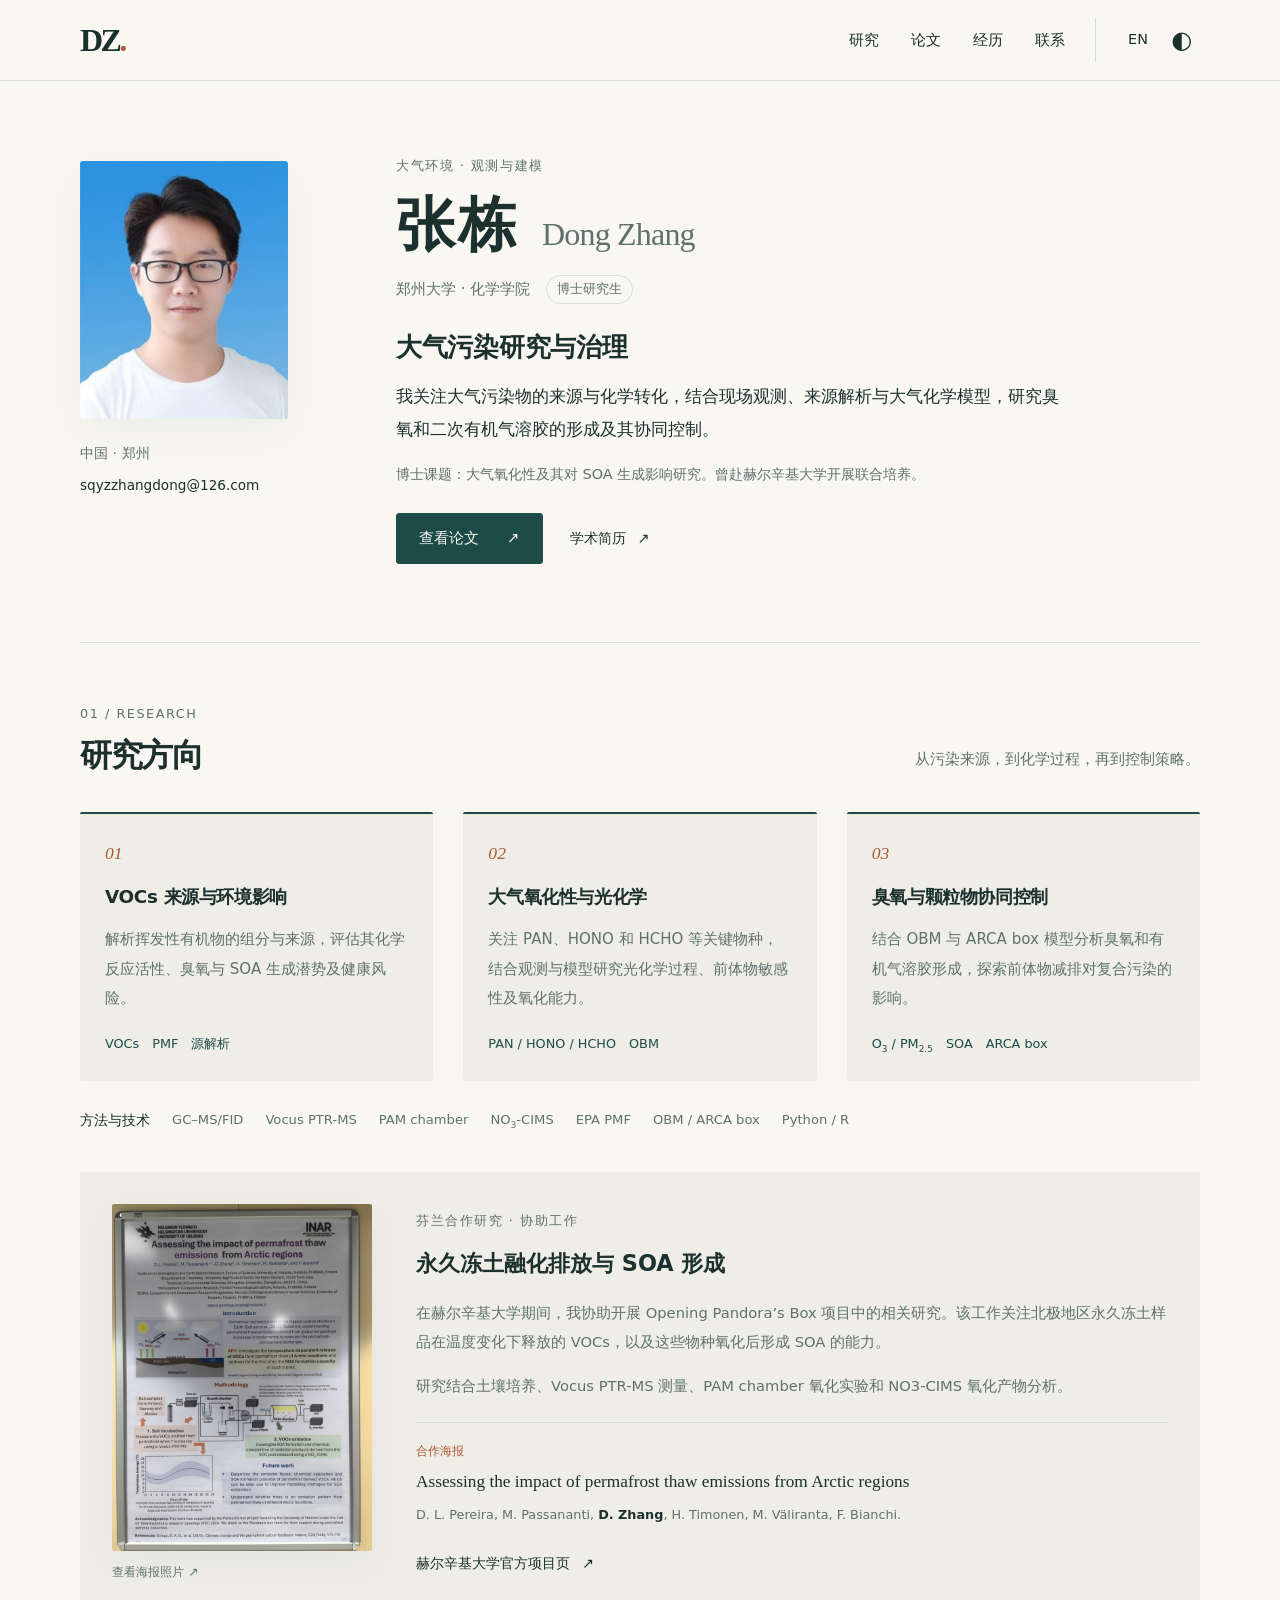
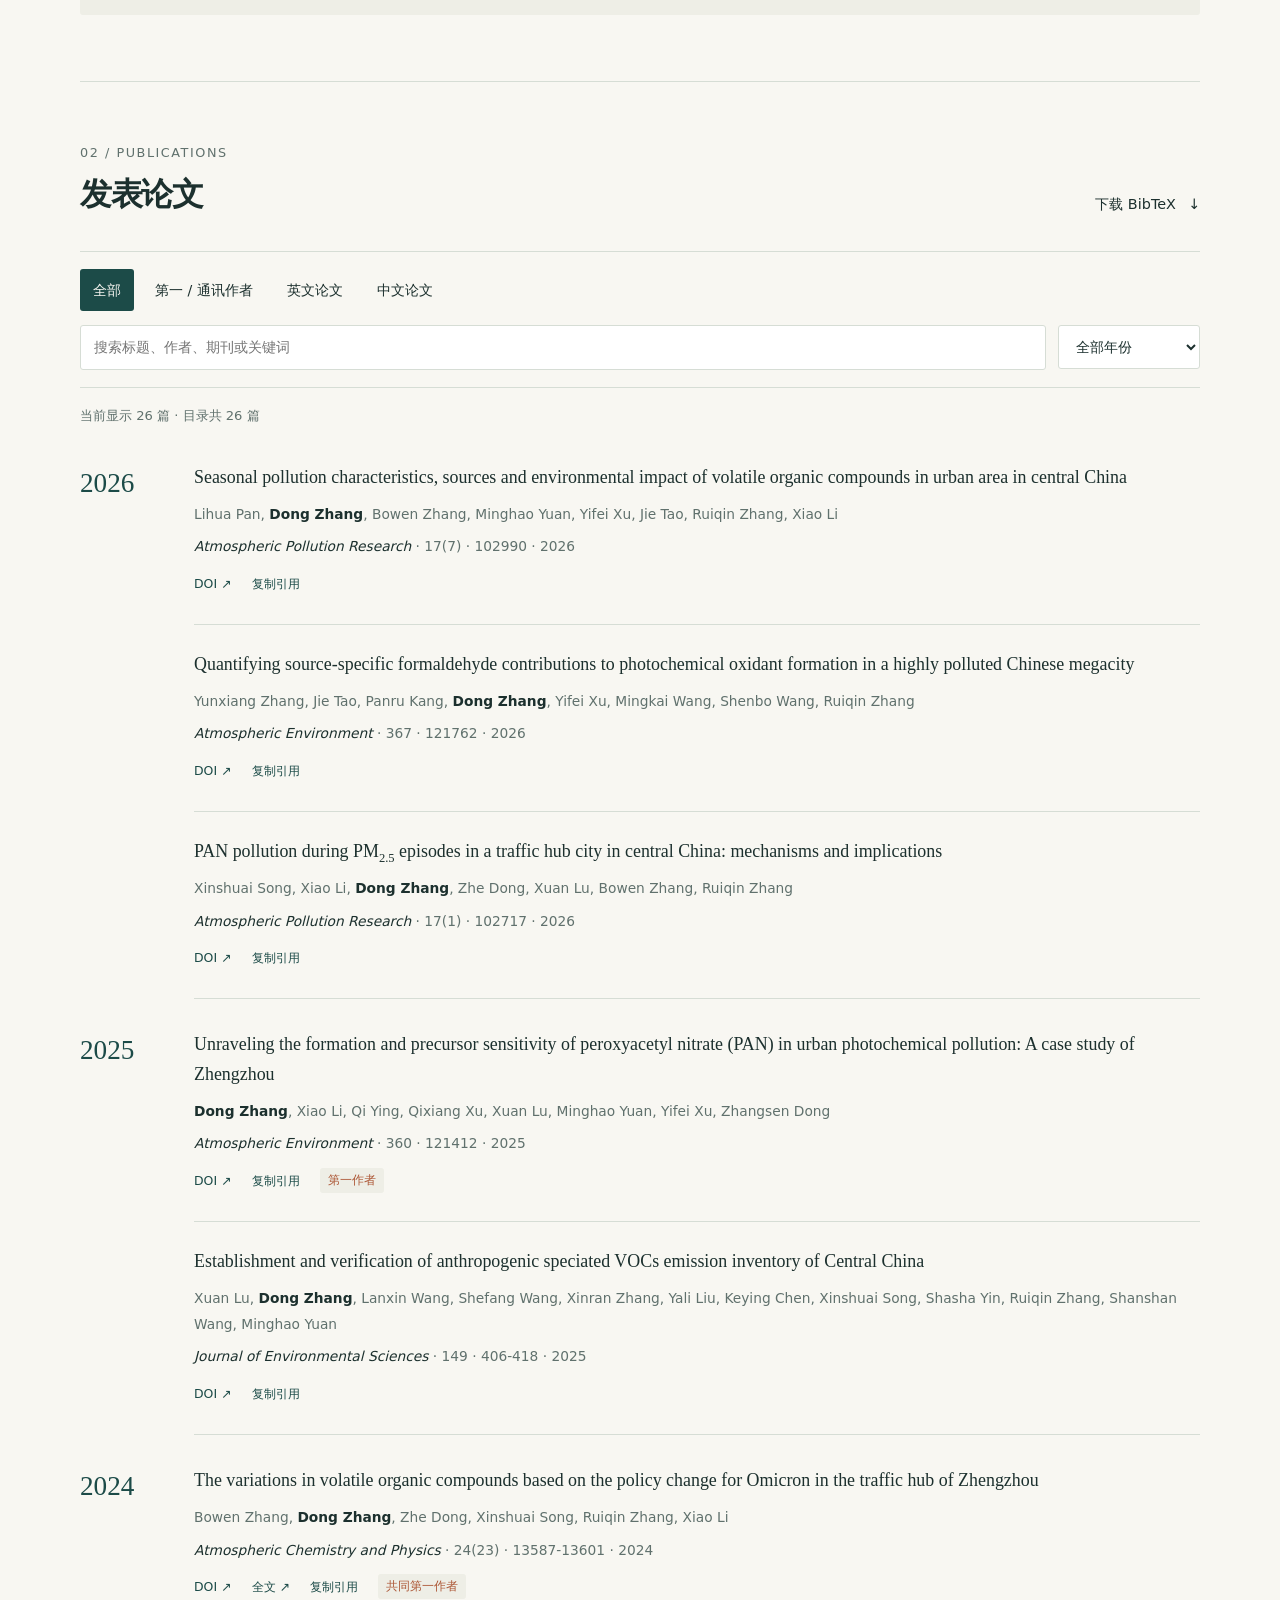
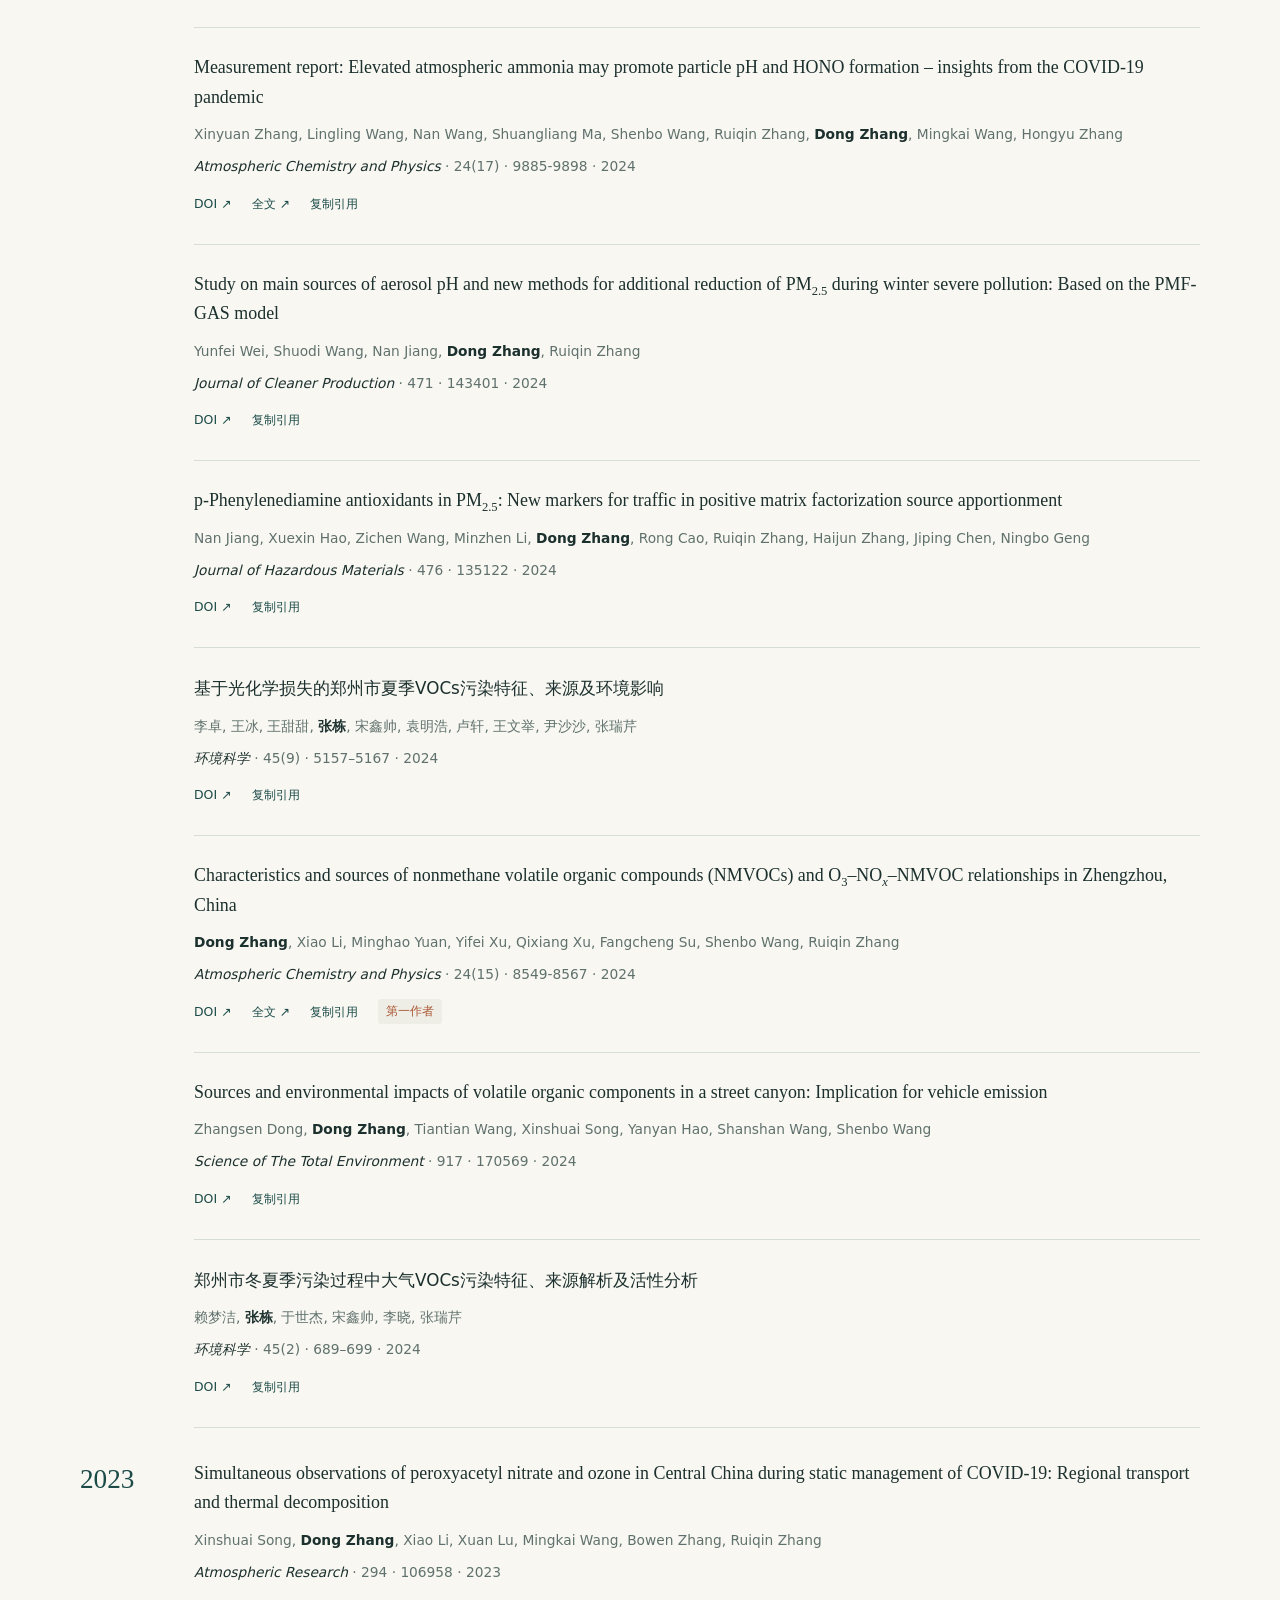
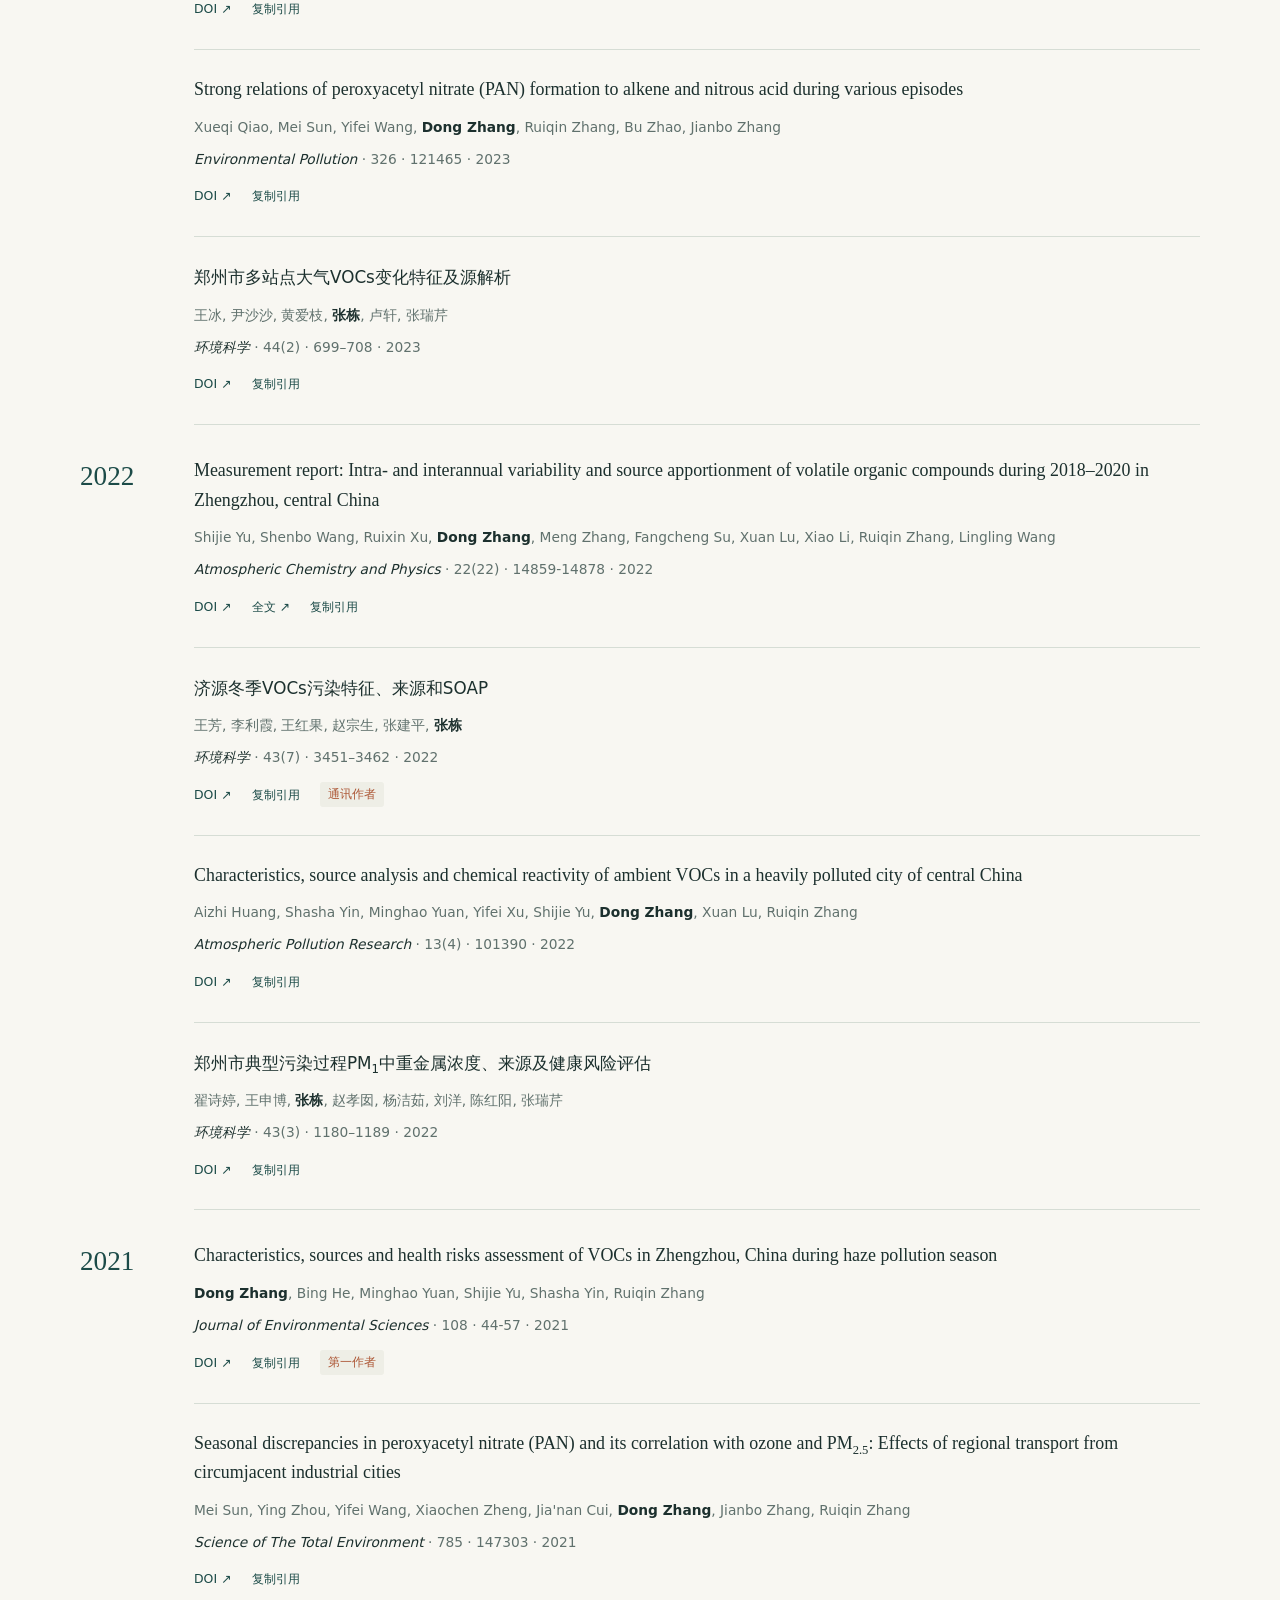
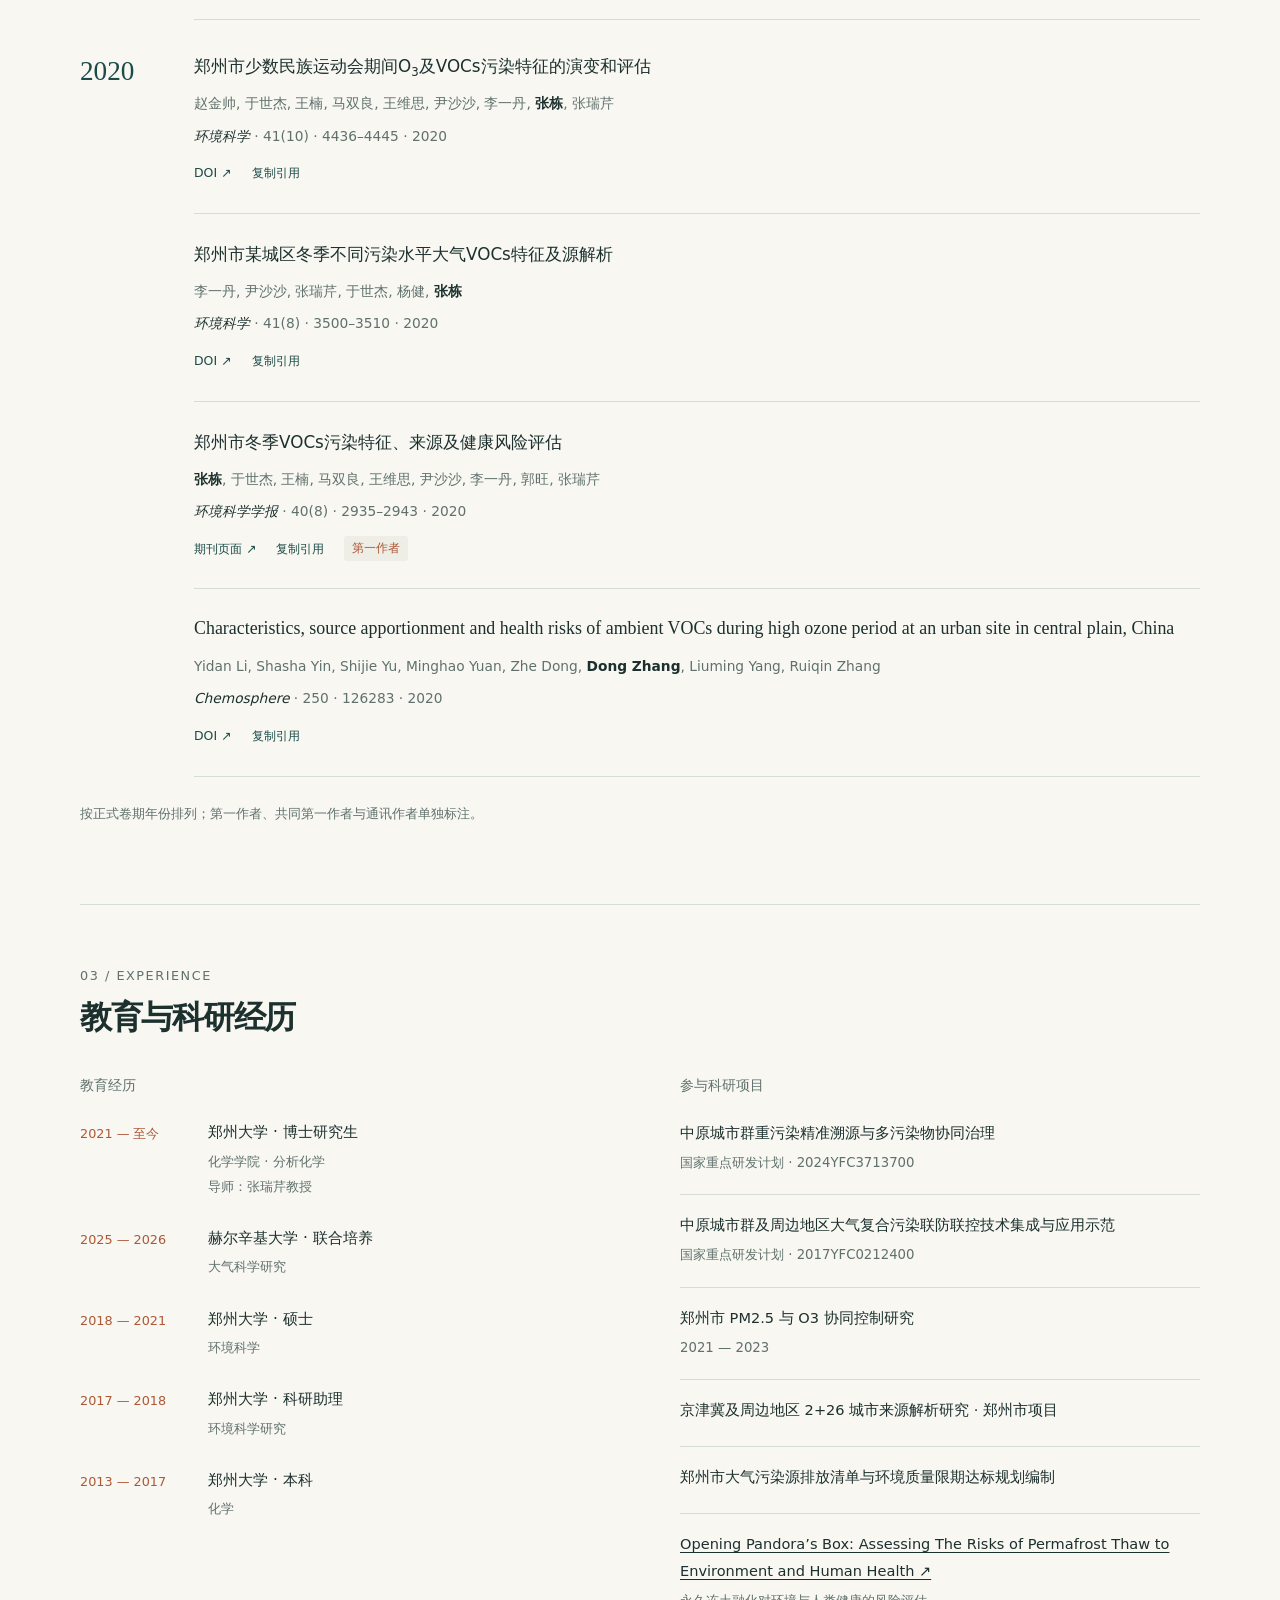
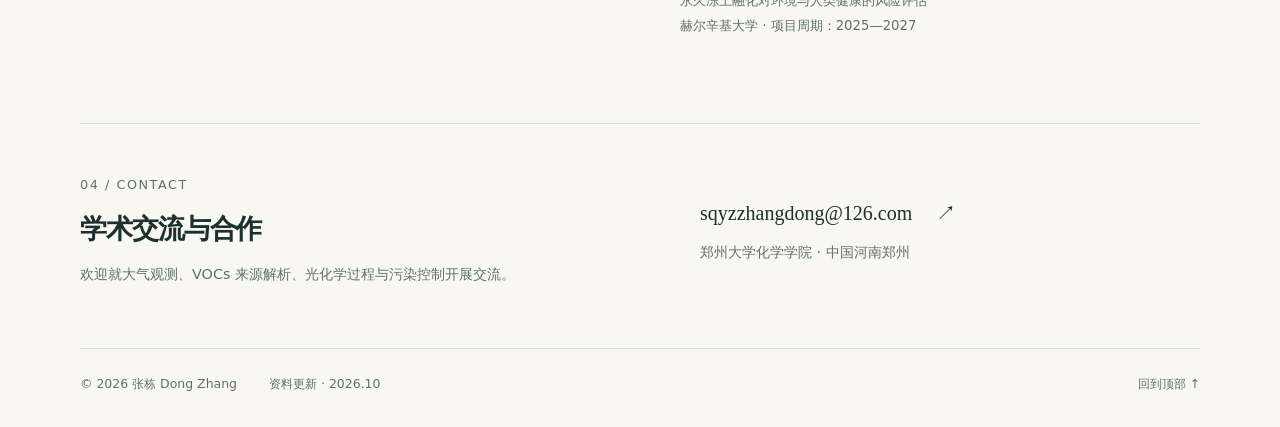
==== index.html @ 8392e17e "Migrate academic homepage to dongzhang-atmos.github.io" ====
<!doctype html>
<html lang="zh-CN">
<head>
  <meta charset="utf-8">
  <meta name="viewport" content="width=device-width, initial-scale=1">
  <meta name="description" content="张栋，郑州大学化学学院博士研究生。研究大气污染的来源、化学转化与治理，关注VOCs、大气氧化性、臭氧与二次有机气溶胶。">
  <meta name="color-scheme" content="light dark">
  <meta name="author" content="Dong Zhang, 张栋">
  <meta name="keywords" content="张栋,Dong Zhang,郑州大学,大气污染,VOCs,大气氧化性,PAN,SOA,atmospheric chemistry">
  <meta property="og:type" content="website">
  <meta property="og:title" content="张栋 Dong Zhang · 大气污染研究与治理">
  <meta property="og:description" content="郑州大学化学学院 · 研究方向、发表论文与学术经历">
  <meta property="og:url" content="https://dongzhang-atmos.github.io/">
  <meta property="og:image" content="https://dongzhang-atmos.github.io/portrait.jpg">
  <link rel="canonical" href="https://dongzhang-atmos.github.io/">
  <title>张栋 Dong Zhang · 大气污染研究与治理</title>
  <link rel="icon" type="image/svg+xml" href="favicon.svg">
  <link rel="stylesheet" href="style.css">
  <script src="data.js" defer></script>
  <script src="app.js" defer></script>
</head>
<body>
<a class="skip" href="#main" data-zh="跳至正文" data-en="Skip to content">跳至正文</a>
<header class="site-header">
  <div class="header-inner">
    <a class="brand" href="#home" aria-label="张栋 Dong Zhang 首页">DZ<span class="brand-dot">.</span></a>
    <nav aria-label="主导航">
      <a href="#research" data-zh="研究" data-en="Research">研究</a>
      <a href="#publications" data-zh="论文" data-en="Publications">论文</a>
      <a href="#experience" data-zh="经历" data-en="Experience">经历</a>
      <a href="#contact" data-zh="联系" data-en="Contact">联系</a>
    </nav>
    <div class="header-tools">
      <button id="lang-toggle" type="button" aria-label="Switch to English">EN</button>
      <button id="theme-toggle" type="button" aria-label="切换深色模式"><span aria-hidden="true">◐</span></button>
    </div>
  </div>
</header>
<main id="main">
  <section id="home" class="hero section-shell">
    <div class="identity">
      <div class="portrait-frame"><img src="portrait.jpg" alt="张栋个人照片" width="293" height="364"></div>
      <p class="identity-location" data-zh="中国 · 郑州" data-en="Zhengzhou, China">中国 · 郑州</p>
      <a class="email-small" href="mailto:sqyzzhangdong@126.com">sqyzzhangdong@126.com</a>
    </div>
    <div class="intro">
      <p class="eyebrow" data-zh="大气环境 · 观测与建模" data-en="ATMOSPHERIC ENVIRONMENT · OBSERVATIONS & MODELING">大气环境 · 观测与建模</p>
      <h1><span data-zh="张栋" data-en="Dong Zhang">张栋</span><span class="name-secondary" data-zh="Dong Zhang" data-en="张栋">Dong Zhang</span></h1>
      <p class="affiliation"><span data-zh="郑州大学 · 化学学院" data-en="College of Chemistry · Zhengzhou University">郑州大学 · 化学学院</span><span class="status" data-zh="博士研究生" data-en="Ph.D. Student">博士研究生</span></p>
      <h2 class="intro-title" data-zh="大气污染研究与治理" data-en="Atmospheric pollution: sources, chemistry & control">大气污染研究与治理</h2>
      <p class="intro-copy" data-zh="我关注大气污染物的来源与化学转化，结合现场观测、来源解析与大气化学模型，研究臭氧和二次有机气溶胶的形成及其协同控制。" data-en="I study the sources and chemical transformation of atmospheric pollutants. My work combines field observations, source apportionment and atmospheric chemistry models to investigate ozone and secondary organic aerosol formation and inform coordinated pollution control.">我关注大气污染物的来源与化学转化，结合现场观测、来源解析与大气化学模型，研究臭氧和二次有机气溶胶的形成及其协同控制。</p>
      <p class="intro-detail" data-zh="博士课题：大气氧化性及其对 SOA 生成影响研究。曾赴赫尔辛基大学开展联合培养。" data-en="My doctoral research focuses on atmospheric oxidation capacity and its effects on SOA formation. I have also undertaken joint doctoral training at the University of Helsinki.">博士课题：大气氧化性及其对 SOA 生成影响研究。曾赴赫尔辛基大学开展联合培养。</p>
      <div class="hero-actions"><a class="button primary" href="#publications"><span data-zh="查看论文" data-en="Explore publications">查看论文</span><span aria-hidden="true">↗</span></a><a class="text-link" data-cv-link href="cv.html" target="_blank" rel="noopener"><span data-zh="学术简历" data-en="Academic CV">学术简历</span><span aria-hidden="true">↗</span></a></div>
    </div>
  </section>
  <section id="research" class="section-shell content-section">
    <div class="section-heading"><div><p class="eyebrow">01 / RESEARCH</p><h2 data-zh="研究方向" data-en="Research interests">研究方向</h2></div><p class="section-lead" data-zh="从污染来源，到化学过程，再到控制策略。" data-en="From emission sources to chemical processes and control strategies.">从污染来源，到化学过程，再到控制策略。</p></div>
    <div class="research-grid">
      <article class="research-card"><span class="research-index">01</span><h3 data-zh="VOCs 来源与环境影响" data-en="VOCs: sources & environmental impacts">VOCs 来源与环境影响</h3><p data-zh="解析挥发性有机物的组分与来源，评估其化学反应活性、臭氧与 SOA 生成潜势及健康风险。" data-en="Characterizing VOC composition and sources, chemical reactivity, ozone and SOA formation potentials, and health risks.">解析挥发性有机物的组分与来源，评估其化学反应活性、臭氧与 SOA 生成潜势及健康风险。</p><div class="tags"><span>VOCs</span><span>PMF</span><span data-zh="源解析" data-en="Source apportionment">源解析</span></div></article>
      <article class="research-card"><span class="research-index">02</span><h3 data-zh="大气氧化性与光化学" data-en="Atmospheric oxidation & photochemistry">大气氧化性与光化学</h3><p data-zh="关注 PAN、HONO 和 HCHO 等关键物种，结合观测与模型研究光化学过程、前体物敏感性及氧化能力。" data-en="Investigating PAN, HONO and HCHO through observations and modeling to understand photochemical processes, precursor sensitivity and oxidation capacity.">关注 PAN、HONO 和 HCHO 等关键物种，结合观测与模型研究光化学过程、前体物敏感性及氧化能力。</p><div class="tags"><span>PAN / HONO / HCHO</span><span>OBM</span></div></article>
      <article class="research-card"><span class="research-index">03</span><h3 data-zh="臭氧与颗粒物协同控制" data-en="Coordinated ozone & particle control">臭氧与颗粒物协同控制</h3><p data-zh="结合 OBM 与 ARCA box 模型分析臭氧和有机气溶胶形成，探索前体物减排对复合污染的影响。" data-en="Using OBM and ARCA box models to investigate ozone and organic aerosol formation and examine precursor-reduction strategies for complex air pollution.">结合 OBM 与 ARCA box 模型分析臭氧和有机气溶胶形成，探索前体物减排对复合污染的影响。</p><div class="tags"><span>O<sub>3</sub> / PM<sub>2.5</sub></span><span>SOA</span><span>ARCA box</span></div></article>
    </div>
    <div class="methods"><p data-zh="方法与技术" data-en="METHODS & TOOLS">方法与技术</p><span>GC–MS/FID</span><span>Vocus PTR-MS</span><span>PAM chamber</span><span>NO<sub>3</sub>-CIMS</span><span>EPA PMF</span><span>OBM / ARCA box</span><span>Python / R</span></div>
    <article class="collaboration">
      <figure class="poster-figure"><a href="permafrost-poster.jpg" target="_blank" rel="noopener" aria-label="查看芬兰合作研究海报原图"><img src="permafrost-poster.jpg" alt="合作海报：Assessing the impact of permafrost thaw emissions from Arctic regions，作者包括 D. Zhang。展示土壤培养、VOCs测量与氧化实验方法。" width="3072" height="4096" loading="lazy" decoding="async"></a><figcaption><a href="permafrost-poster.jpg" target="_blank" rel="noopener" data-zh="查看海报照片 ↗" data-en="View poster photo ↗">查看海报照片 ↗</a></figcaption></figure>
      <div class="collaboration-copy"><p class="eyebrow" data-zh="芬兰合作研究 · 协助工作" data-en="COLLABORATIVE RESEARCH IN FINLAND">芬兰合作研究 · 协助工作</p><h3 data-zh="永久冻土融化排放与 SOA 形成" data-en="Permafrost thaw emissions & SOA formation">永久冻土融化排放与 SOA 形成</h3><p data-zh="在赫尔辛基大学期间，我协助开展 Opening Pandora’s Box 项目中的相关研究。该工作关注北极地区永久冻土样品在温度变化下释放的 VOCs，以及这些物种氧化后形成 SOA 的能力。" data-en="During my time at the University of Helsinki, I assisted with research within the Opening Pandora’s Box project. The work investigates temperature-dependent VOC release from Arctic permafrost samples and the capacity of these emissions to form SOA after oxidation.">在赫尔辛基大学期间，我协助开展 Opening Pandora’s Box 项目中的相关研究。该工作关注北极地区永久冻土样品在温度变化下释放的 VOCs，以及这些物种氧化后形成 SOA 的能力。</p><p data-zh="研究结合土壤培养、Vocus PTR-MS 测量、PAM chamber 氧化实验和 NO3-CIMS 氧化产物分析。" data-en="The study combines soil incubation, Vocus PTR-MS measurements, PAM chamber oxidation experiments and NO3-CIMS analysis of oxidation products.">研究结合土壤培养、Vocus PTR-MS 测量、PAM chamber 氧化实验和 NO3-CIMS 氧化产物分析。</p><div class="poster-citation"><p class="poster-label" data-zh="合作海报" data-en="Collaborative poster">合作海报</p><h4>Assessing the impact of permafrost thaw emissions from Arctic regions</h4><p>D. L. Pereira, M. Passananti, <strong>D. Zhang</strong>, H. Timonen, M. Väliranta, F. Bianchi.</p></div><a class="text-link" href="https://researchportal.helsinki.fi/en/projects/opening-pandoras-box-assessing-the-risks-of-permafrost-thaw-to-en/" target="_blank" rel="noopener noreferrer"><span data-zh="赫尔辛基大学官方项目页" data-en="Official project at the University of Helsinki">赫尔辛基大学官方项目页</span><span aria-hidden="true">↗</span></a></div>
    </article>
  </section>
  <section id="publications" class="section-shell content-section">
    <div class="section-heading"><div><p class="eyebrow">02 / PUBLICATIONS</p><h2 data-zh="发表论文" data-en="Publications">发表论文</h2></div><a class="text-link" href="publications.bib" download><span data-zh="下载 BibTeX" data-en="Download BibTeX">下载 BibTeX</span><span aria-hidden="true">↓</span></a></div>
    <div class="publication-toolbar">
      <div class="filter-tabs" role="group" aria-label="论文类别"><button type="button" class="active" data-filter="all" aria-pressed="true" data-zh="全部" data-en="All">全部</button><button type="button" data-filter="lead" aria-pressed="false" data-zh="第一 / 通讯作者" data-en="First / corresponding">第一 / 通讯作者</button><button type="button" data-filter="en" aria-pressed="false" data-zh="英文论文" data-en="English">英文论文</button><button type="button" data-filter="zh" aria-pressed="false" data-zh="中文论文" data-en="Chinese">中文论文</button></div>
      <div class="search-row"><label class="search-label"><span class="sr-only" data-zh="搜索论文" data-en="Search publications">搜索论文</span><input type="search" id="publication-search" placeholder="搜索标题、作者、期刊或关键词" autocomplete="off"></label><label class="year-label"><span class="sr-only" data-zh="按年份筛选" data-en="Filter by year">按年份筛选</span><select id="publication-year"><option value="all">全部年份</option></select></label></div>
    </div>
    <p id="publication-count" class="publication-count" role="status" aria-live="polite"></p>
    <div id="publication-list" class="publication-list"></div>
    <noscript><p>请启用 JavaScript 查看可筛选论文目录。无脚本版本可通过<a href="cv.html">学术简历</a>阅读。</p></noscript>
    <p class="publication-note" data-zh="按正式卷期年份排列；第一作者、共同第一作者与通讯作者单独标注。" data-en="Listed by journal issue year. First, co-first and corresponding authorship are marked separately.">按正式卷期年份排列；第一作者、共同第一作者与通讯作者单独标注。</p>
  </section>
  <section id="experience" class="section-shell content-section">
    <div class="section-heading"><div><p class="eyebrow">03 / EXPERIENCE</p><h2 data-zh="教育与科研经历" data-en="Education & research experience">教育与科研经历</h2></div></div>
    <div class="experience-grid"><div><h3 class="subsection-label" data-zh="教育经历" data-en="Education">教育经历</h3><ol class="timeline">
      <li><span class="timeline-date" data-zh="2021 — 至今" data-en="2021 — Present">2021 — 至今</span><div><h4 data-zh="郑州大学 · 博士研究生" data-en="Zhengzhou University · Doctoral studies">郑州大学 · 博士研究生</h4><p data-zh="化学学院 · 分析化学" data-en="College of Chemistry · Analytical Chemistry">化学学院 · 分析化学</p><p data-zh="导师：张瑞芹教授" data-en="Supervisor: Prof. Ruiqin Zhang">导师：张瑞芹教授</p></div></li>
      <li><span class="timeline-date">2025 — 2026</span><div><h4 data-zh="赫尔辛基大学 · 联合培养" data-en="University of Helsinki · Joint doctoral training">赫尔辛基大学 · 联合培养</h4><p data-zh="大气科学研究" data-en="Atmospheric science research">大气科学研究</p></div></li>
      <li><span class="timeline-date">2018 — 2021</span><div><h4 data-zh="郑州大学 · 硕士" data-en="Zhengzhou University · Master’s studies">郑州大学 · 硕士</h4><p data-zh="环境科学" data-en="Environmental Science">环境科学</p></div></li>
      <li><span class="timeline-date">2017 — 2018</span><div><h4 data-zh="郑州大学 · 科研助理" data-en="Zhengzhou University · Research assistant">郑州大学 · 科研助理</h4><p data-zh="环境科学研究" data-en="Environmental science research">环境科学研究</p></div></li>
      <li><span class="timeline-date">2013 — 2017</span><div><h4 data-zh="郑州大学 · 本科" data-en="Zhengzhou University · Bachelor’s studies">郑州大学 · 本科</h4><p data-zh="化学" data-en="Chemistry">化学</p></div></li>
    </ol></div><div><h3 class="subsection-label" data-zh="参与科研项目" data-en="Research projects · participant">参与科研项目</h3><ul class="project-list">
      <li><h4 data-zh="中原城市群重污染精准溯源与多污染物协同治理" data-en="Precise source tracing and coordinated control of multiple pollutants in the Central Plains urban agglomeration">中原城市群重污染精准溯源与多污染物协同治理</h4><p><span data-zh="国家重点研发计划" data-en="National Key R&D Program of China">国家重点研发计划</span> · 2024YFC3713700</p></li>
      <li><h4 data-zh="中原城市群及周边地区大气复合污染联防联控技术集成与应用示范" data-en="Integrated technologies for joint prevention and control of complex air pollution in the Central Plains and surrounding areas">中原城市群及周边地区大气复合污染联防联控技术集成与应用示范</h4><p><span data-zh="国家重点研发计划" data-en="National Key R&D Program of China">国家重点研发计划</span> · 2017YFC0212400</p></li>
      <li><h4 data-zh="郑州市 PM2.5 与 O3 协同控制研究" data-en="Coordinated control of PM2.5 and O3 in Zhengzhou">郑州市 PM2.5 与 O3 协同控制研究</h4><p>2021 — 2023</p></li>
      <li><h4 data-zh="京津冀及周边地区 2+26 城市来源解析研究 · 郑州市项目" data-en="Source apportionment for Zhengzhou within the Beijing–Tianjin–Hebei and surrounding 2+26 cities program">京津冀及周边地区 2+26 城市来源解析研究 · 郑州市项目</h4></li>
      <li><h4 data-zh="郑州市大气污染源排放清单与环境质量限期达标规划编制" data-en="Air pollutant emission inventory and air quality attainment planning for Zhengzhou">郑州市大气污染源排放清单与环境质量限期达标规划编制</h4></li>
      <li><h4><a href="https://researchportal.helsinki.fi/en/projects/opening-pandoras-box-assessing-the-risks-of-permafrost-thaw-to-en/" target="_blank" rel="noopener noreferrer">Opening Pandora’s Box: Assessing The Risks of Permafrost Thaw to Environment and Human Health ↗</a></h4><p data-zh="永久冻土融化对环境与人类健康的风险评估" data-en="University of Helsinki research project">永久冻土融化对环境与人类健康的风险评估</p><p data-zh="赫尔辛基大学 · 项目周期：2025—2027" data-en="University of Helsinki · Project period: 2025–2027">赫尔辛基大学 · 项目周期：2025—2027</p></li>
    </ul></div></div>
  </section>
  <section id="contact" class="section-shell contact-section"><div><p class="eyebrow">04 / CONTACT</p><h2 data-zh="学术交流与合作" data-en="Research & collaboration">学术交流与合作</h2><p data-zh="欢迎就大气观测、VOCs 来源解析、光化学过程与污染控制开展交流。" data-en="I welcome discussions on atmospheric observations, VOC source apportionment, photochemistry and air pollution control.">欢迎就大气观测、VOCs 来源解析、光化学过程与污染控制开展交流。</p></div><div class="contact-details"><a class="contact-email" href="mailto:sqyzzhangdong@126.com">sqyzzhangdong@126.com <span aria-hidden="true">↗</span></a><p data-zh="郑州大学化学学院 · 中国河南郑州" data-en="College of Chemistry, Zhengzhou University · Zhengzhou, China">郑州大学化学学院 · 中国河南郑州</p></div></section>
</main>
<footer class="section-shell"><p>© <span id="copyright-year">2026</span> <span data-zh="张栋 Dong Zhang" data-en="Dong Zhang 张栋">张栋 Dong Zhang</span></p><p><span data-zh="资料更新" data-en="Updated">资料更新</span> · 2026.10</p><a href="#home" data-zh="回到顶部 ↑" data-en="Back to top ↑">回到顶部 ↑</a></footer>
<div id="toast" class="toast" role="status" aria-live="polite"></div>
</body>
</html>
---- style.css ----
:root{--paper:#f8f7f2;--panel:#eeeee6;--ink:#1c302e;--muted:#60716d;--accent:#1c4b48;--line:#d6ddd5;--warm:#ad5837;--white:#fff;--shadow:0 12px 40px #1c302e0c;color-scheme:light;font-family:system-ui,-apple-system,"Segoe UI","Microsoft YaHei","PingFang SC",sans-serif;font-size:16px;scroll-behavior:smooth;scroll-padding-top:100px}
:root[data-theme=dark]{--paper:#152321;--panel:#20302d;--ink:#e5ebe2;--muted:#adbbb4;--accent:#a8d5c4;--line:#3e514a;--warm:#eba98a;--white:#1d302c;--shadow:0 12px 40px #0001;color-scheme:dark}
*{box-sizing:border-box}body{margin:0;background:var(--paper);color:var(--ink);line-height:1.75}a{color:inherit;text-underline-offset:.2em}button,input,select{font:inherit}button,a,input,select{-webkit-tap-highlight-color:transparent}button{cursor:pointer}a:focus-visible,button:focus-visible,input:focus-visible,select:focus-visible{outline:3px solid var(--warm);outline-offset:4px}a:hover{color:var(--warm)}button{color:var(--ink)}button:hover{color:var(--warm)}sub{font-size:.7em;line-height:0}h1,h2,h3,h4,p{margin-top:0}h2,h3,h4{font-weight:600}h2{font-size:2rem;line-height:1.4;letter-spacing:-.04em}h3{line-height:1.55}h4{line-height:1.65}.section-shell{width:min(1120px,calc(100% - 96px));margin-inline:auto}.site-header{position:sticky;top:0;background:var(--paper);border-bottom:1px solid var(--line);z-index:20}.header-inner{width:min(1120px,calc(100% - 96px));margin:auto;display:flex;align-items:center;min-height:80px;gap:30px}.brand{font-family:Georgia,"Times New Roman",serif;font-size:2rem;font-weight:bold;text-decoration:none;letter-spacing:-.08em}.brand-dot{color:var(--warm)}nav{display:flex;gap:32px;margin-left:auto}nav a{font-size:.94rem;text-decoration:none}.header-tools{display:flex;align-items:center;gap:8px;border-left:1px solid var(--line);padding-left:24px}.header-tools button{border:0;background:none;min-height:44px;min-width:36px;font-size:.9rem}.header-tools #theme-toggle{font-size:1.5rem}.hero{display:grid;grid-template-columns:230px 1fr;gap:86px;padding-top:74px;padding-bottom:78px}.identity{padding-top:6px}.portrait-frame{border-radius:3px;overflow:hidden;width:208px;box-shadow:var(--shadow)}.portrait-frame img{display:block;width:100%;height:auto}.identity-location{margin-top:22px;margin-bottom:4px;color:var(--muted);font-size:.9rem}.email-small{font-size:.85rem;text-decoration:none;word-break:break-all}.eyebrow{font-size:.8rem;letter-spacing:.12em;text-transform:uppercase;color:var(--muted);font-weight:500;margin-bottom:14px}.intro h1{font-size:3.7rem;letter-spacing:.05em;line-height:1.15;margin-bottom:16px;font-weight:600}.name-secondary{display:inline-block;margin-left:22px;font-family:Georgia,"Times New Roman",serif;font-size:2rem;font-weight:normal;letter-spacing:-.025em;color:var(--muted)}.affiliation{display:flex;gap:16px;align-items:center;flex-wrap:wrap;color:var(--muted);font-size:.95rem;margin-bottom:26px}.status{font-size:.8rem;border:1px solid var(--line);padding:2px 10px;border-radius:30px;white-space:nowrap}.intro-title{font-size:1.6rem;margin-bottom:14px;letter-spacing:-.01em}.intro-copy{font-size:1.08rem;max-width:670px;margin-bottom:14px;line-height:1.95}.intro-detail{font-size:.9rem;line-height:1.9;color:var(--muted);margin-bottom:25px}.hero-actions{display:flex;align-items:center;gap:27px}.button{display:inline-flex;gap:28px;align-items:center;justify-content:center;padding:11px 22px;text-decoration:none;border:1px solid var(--accent);font-size:.94rem;min-height:48px}.button.primary{background:var(--accent);color:var(--paper);border-radius:3px}.button.primary:hover{background:var(--ink);color:var(--paper)}.text-link{display:inline-flex;align-items:center;gap:12px;font-size:.9rem;text-decoration:none}.content-section{padding-block:60px 66px;border-top:1px solid var(--line)}.section-heading{display:flex;align-items:flex-end;justify-content:space-between;gap:36px;margin-bottom:34px}.section-heading .eyebrow{margin-bottom:8px}.section-heading h2{margin-bottom:0}.section-lead{font-size:.92rem;color:var(--muted);margin-bottom:6px}.research-grid{display:grid;grid-template-columns:repeat(3,minmax(0,1fr));gap:30px}.research-card{padding:24px 25px 25px;background:var(--panel);border-top:2px solid var(--accent);border-radius:2px}.research-index{font-family:Georgia,"Times New Roman",serif;font-style:italic;color:var(--warm);font-size:1.1rem}.research-card h3{font-size:1.15rem;letter-spacing:-.02em;margin-block:14px}.research-card p{font-size:.94rem;color:var(--muted);line-height:1.95;margin-bottom:20px}.tags{display:flex;flex-wrap:wrap;gap:8px 13px;font-size:.8rem;color:var(--accent)}.methods{display:flex;align-items:center;flex-wrap:wrap;gap:8px 22px;padding-top:28px;font-size:.82rem;color:var(--muted)}.methods p{margin:0;color:var(--ink);font-size:.85rem}.publication-toolbar{border-block:1px solid var(--line);padding-block:17px;display:flex;flex-direction:column;gap:14px}.filter-tabs{display:flex;gap:8px;flex-wrap:wrap}.filter-tabs button{border:0;background:transparent;border-radius:3px;padding:7px 13px;min-height:42px;font-size:.88rem}.filter-tabs button.active{background:var(--accent);color:var(--paper)}.search-row{display:flex;gap:12px}.search-label{flex:1}.search-label input,.year-label select{background:var(--white);border:1px solid var(--line);border-radius:3px;color:var(--ink);min-height:44px;padding:9px 13px;width:100%;font-size:.88rem}.year-label{width:142px;flex-shrink:0}.publication-count{font-size:.82rem;color:var(--muted);margin-block:17px 4px}.year-group{display:grid;grid-template-columns:90px 1fr;gap:24px;padding-top:20px}.publication-year-heading{font-family:Georgia,"Times New Roman",serif;font-size:1.7rem;color:var(--accent);font-weight:normal;margin:10px 0}.paper{padding:11px 0 24px;margin-bottom:14px;border-bottom:1px solid var(--line)}.paper:last-child{margin-bottom:0}.paper h4{font-family:Georgia,"Times New Roman","Songti SC",SimSun,serif;font-size:1.12rem;margin-bottom:9px;font-weight:normal;line-height:1.65}.paper h4 a{text-decoration:none}.paper.zh h4{font-family:system-ui,"Microsoft YaHei",sans-serif;font-size:1.05rem;font-weight:500;line-height:1.8}.paper-authors{font-size:.86rem;color:var(--muted);line-height:1.9;margin-bottom:8px}.paper-authors strong{color:var(--ink);font-weight:650}.paper-meta{font-size:.86rem;color:var(--muted);margin-bottom:9px;line-height:1.7}.paper-journal{font-style:italic;color:var(--ink)}.paper-links{display:flex;flex-wrap:wrap;gap:10px 20px;align-items:center}.paper-links a,.paper-links button{font-size:.78rem;text-decoration:none;background:none;border:0;padding:0;color:var(--accent);min-height:32px;display:inline-flex;align-items:center}.paper-links a:hover,.paper-links button:hover{color:var(--warm)}.authorship{color:var(--warm);font-size:.75rem;display:inline-block;background:var(--panel);border-radius:3px;padding:2px 8px}.publication-note{font-size:.8rem;color:var(--muted);margin-top:26px}.no-results{padding:50px 20px;text-align:center;color:var(--muted);border-bottom:1px solid var(--line)}.experience-grid{display:grid;grid-template-columns:1fr 1fr;gap:80px}.subsection-label{font-size:.9rem;color:var(--muted);font-weight:500;margin-bottom:24px}.timeline{list-style:none;padding:0;margin:0}.timeline li{display:grid;grid-template-columns:110px 1fr;gap:18px;position:relative;padding-bottom:26px}.timeline-date{font-size:.8rem;color:var(--warm);padding-top:3px;font-variant-numeric:tabular-nums}.timeline h4,.project-list h4{font-size:.96rem;margin-bottom:4px;font-weight:500}.timeline p,.project-list p{font-size:.83rem;color:var(--muted);margin-bottom:2px}.project-list{list-style:none;padding:0;margin:0}.project-list li{padding:0 0 18px;margin-bottom:17px;border-bottom:1px solid var(--line)}.project-list li:last-child{border:0;margin-bottom:0}.project-list h4{font-size:.91rem;line-height:1.85}.contact-section{border-top:1px solid var(--line);padding-block:50px 60px;display:grid;grid-template-columns:1.1fr 1fr;gap:70px}.contact-section h2{font-size:1.7rem;margin-bottom:14px}.contact-section p:not(.eyebrow){font-size:.9rem;color:var(--muted);margin-bottom:0}.contact-details{align-self:center}.contact-email{font-family:Georgia,"Times New Roman",serif;font-size:1.25rem;text-decoration:none;display:flex;gap:24px;align-items:center;margin-bottom:9px;overflow-wrap:anywhere}footer{border-top:1px solid var(--line);display:flex;flex-wrap:wrap;gap:16px 32px;align-items:center;padding-block:24px 32px;color:var(--muted);font-size:.78rem}footer p{margin:0}footer a{margin-left:auto;text-decoration:none}.toast{position:fixed;left:50%;bottom:26px;transform:translate(-50%,15px);background:var(--ink);color:var(--paper);padding:10px 20px;border-radius:4px;opacity:0;pointer-events:none;transition:opacity .15s,transform .15s;z-index:30;max-width:90vw;font-size:.9rem}.toast.show{opacity:1;transform:translate(-50%,0)}.sr-only{position:absolute;width:1px;height:1px;padding:0;overflow:hidden;clip:rect(0,0,0,0);white-space:nowrap;border:0}.skip{position:fixed;top:-100px;left:20px;z-index:50;background:var(--paper);padding:10px}.skip:focus{top:10px}
.collaboration{display:grid;grid-template-columns:260px minmax(0,1fr);gap:44px;align-items:center;margin-top:40px;padding:32px;background:var(--panel);border-radius:3px}.poster-figure{margin:0}.poster-figure img{display:block;width:100%;height:auto;box-shadow:var(--shadow);border-radius:2px}.poster-figure figcaption{font-size:.78rem;color:var(--muted);margin-top:10px}.poster-figure figcaption a{text-decoration:none}.collaboration h3{font-size:1.4rem;margin-bottom:18px}.collaboration-copy>p:not(.eyebrow){font-size:.92rem;line-height:1.95;color:var(--muted);margin-bottom:15px}.poster-citation{border-top:1px solid var(--line);padding-top:18px;margin-top:22px;margin-bottom:23px}.poster-label{font-size:.75rem;color:var(--warm);margin-bottom:6px}.poster-citation h4{font-family:Georgia,"Times New Roman",serif;font-size:1.08rem;line-height:1.6;margin-bottom:8px;font-weight:normal}.poster-citation p:last-child{font-size:.8rem;color:var(--muted);margin-bottom:0}.poster-citation strong{color:var(--ink)}
@media(max-width:960px){.collaboration{grid-template-columns:210px minmax(0,1fr);gap:28px;padding:25px}}
@media(max-width:700px){.collaboration{grid-template-columns:1fr;padding:23px;gap:26px;margin-top:30px}.poster-figure{max-width:280px;margin:auto}.collaboration h3{font-size:1.25rem}.collaboration .text-link{font-size:.8rem;gap:8px}.collaboration-copy>p:not(.eyebrow){font-size:.9rem}}
@media(min-width:1450px){.hero{padding-top:92px;padding-bottom:92px}}
@media(max-width:960px){.section-shell,.header-inner{width:calc(100% - 64px)}.hero{gap:44px;grid-template-columns:190px 1fr;padding-block:54px}.portrait-frame{width:176px}.intro h1{font-size:3.1rem}.name-secondary{font-size:1.7rem;margin-left:17px}.research-grid{gap:16px}.research-card{padding:20px}.experience-grid{gap:35px}.timeline li{grid-template-columns:96px 1fr;gap:12px}.section-lead{max-width:250px}.contact-section{gap:35px}.email-small{font-size:.78rem}}
@media(max-width:700px){:root{scroll-padding-top:92px}.section-shell,.header-inner{width:calc(100% - 40px)}.header-inner{min-height:68px;gap:12px}.brand{font-size:1.7rem}nav{gap:15px}nav a{font-size:.82rem}.header-tools{padding-left:9px;gap:1px}.header-tools button{min-width:30px;font-size:.8rem}.header-tools #theme-toggle{font-size:1.2rem}.hero{display:flex;flex-direction:column;gap:28px;padding-block:34px 44px}.identity{display:flex;gap:18px;align-items:center;flex-wrap:wrap;padding:0}.portrait-frame{width:90px;flex-shrink:0}.portrait-frame img{width:90px;height:112px;object-fit:cover}.identity-location{margin:0;align-self:center}.email-small{display:none}.intro h1{font-size:2.9rem;margin-bottom:13px}.name-secondary{font-size:1.65rem;margin-left:20px}.eyebrow{font-size:.75rem}.affiliation{font-size:.85rem;gap:12px;margin-bottom:22px}.intro-title{font-size:1.4rem}.intro-copy{font-size:1rem;line-height:1.95}.intro-detail{font-size:.85rem}.content-section{padding-block:38px 42px}.section-heading{align-items:flex-start;gap:18px;margin-bottom:25px}.section-heading h2{font-size:1.65rem}.section-lead{display:none}.section-heading .text-link{font-size:.8rem;align-self:flex-end}.research-grid{grid-template-columns:1fr;gap:15px}.research-card{padding:21px 23px}.research-card h3{margin-block:7px 10px}.research-card p{margin-bottom:13px}.methods{gap:10px 17px}.methods p{flex-basis:100%}.filter-tabs{gap:3px}.filter-tabs button{font-size:.78rem;padding-inline:9px}.search-row{gap:8px}.year-label{width:112px}.search-label input,.year-label select{font-size:.82rem}.year-group{display:block;padding-top:17px}.publication-year-heading{margin-block:5px 14px;font-size:1.55rem}.paper h4{font-size:1.08rem}.paper-authors{font-size:.82rem}.paper-meta{font-size:.8rem}.paper-links{gap:8px 17px}.experience-grid{grid-template-columns:1fr;gap:22px}.timeline li{grid-template-columns:108px 1fr}.contact-section{grid-template-columns:1fr;gap:23px;padding-block:36px 42px}.contact-section h2{font-size:1.5rem}.contact-email{font-size:1.16rem;gap:15px}footer{gap:12px;font-size:.73rem}footer a{margin-left:0;flex-basis:100%}html[lang=en] nav{gap:11px}html[lang=en] nav a{font-size:.75rem}html[lang=en] .header-inner{gap:8px}html[lang=en] .header-tools{padding-left:5px}html[lang=en] .intro h1{font-size:2.5rem;letter-spacing:0}html[lang=en] .name-secondary{font-family:system-ui;font-size:1.3rem;margin-left:14px}html[lang=en] .intro-title{font-size:1.5rem}}
@media(max-width:380px){.section-shell,.header-inner{width:calc(100% - 28px)}nav{gap:11px}.header-tools{padding-left:5px}.intro h1{font-size:2.7rem}.name-secondary{font-size:1.5rem;margin-left:14px}.filter-tabs button{font-size:.73rem;padding-inline:7px}html[lang=en] nav{gap:8px}html[lang=en] nav a{font-size:.7rem}html[lang=en] .brand{font-size:1.4rem}html[lang=en] .header-tools button{min-width:26px}}
@media(max-width:700px){html[lang=en]{scroll-padding-top:115px}html[lang=en] .header-inner{flex-wrap:wrap;gap:0;padding-block:6px}html[lang=en] nav{order:3;flex-basis:100%;justify-content:space-between;margin:0;padding-bottom:6px;gap:12px}html[lang=en] nav a{font-size:.8rem}html[lang=en] .header-tools{margin-left:auto;border:0;padding-left:0}html[lang=en] .brand{font-size:1.7rem}}
@media(prefers-reduced-motion:reduce){:root{scroll-behavior:auto}*{transition:none!important}}
@media print{.site-header,.hero-actions,.publication-toolbar,.paper-links,.toast,footer a,.skip{display:none!important}.section-shell{width:100%;margin:0}.hero{padding:0 0 20px;gap:30px;grid-template-columns:130px 1fr}.portrait-frame{width:110px}.identity-location,.email-small{display:none}.intro h1{font-size:2rem}.intro-title{font-size:1.2rem}.intro-copy{font-size:.9rem}.intro-detail{margin:0}.content-section,.contact-section{padding-block:20px}.research-grid{gap:12px}.research-card{padding:12px}.research-card p{font-size:.8rem}.section-heading h2{font-size:1.4rem}.eyebrow{font-size:.7rem}.paper{break-inside:avoid}.year-group{grid-template-columns:55px 1fr;gap:15px}.paper h4{font-size:.95rem}.paper-authors,.paper-meta{font-size:.75rem}.experience-grid{gap:30px}.contact-email{font-size:1rem}body{background:#fff;color:#000}a{color:inherit}*{box-shadow:none!important}}
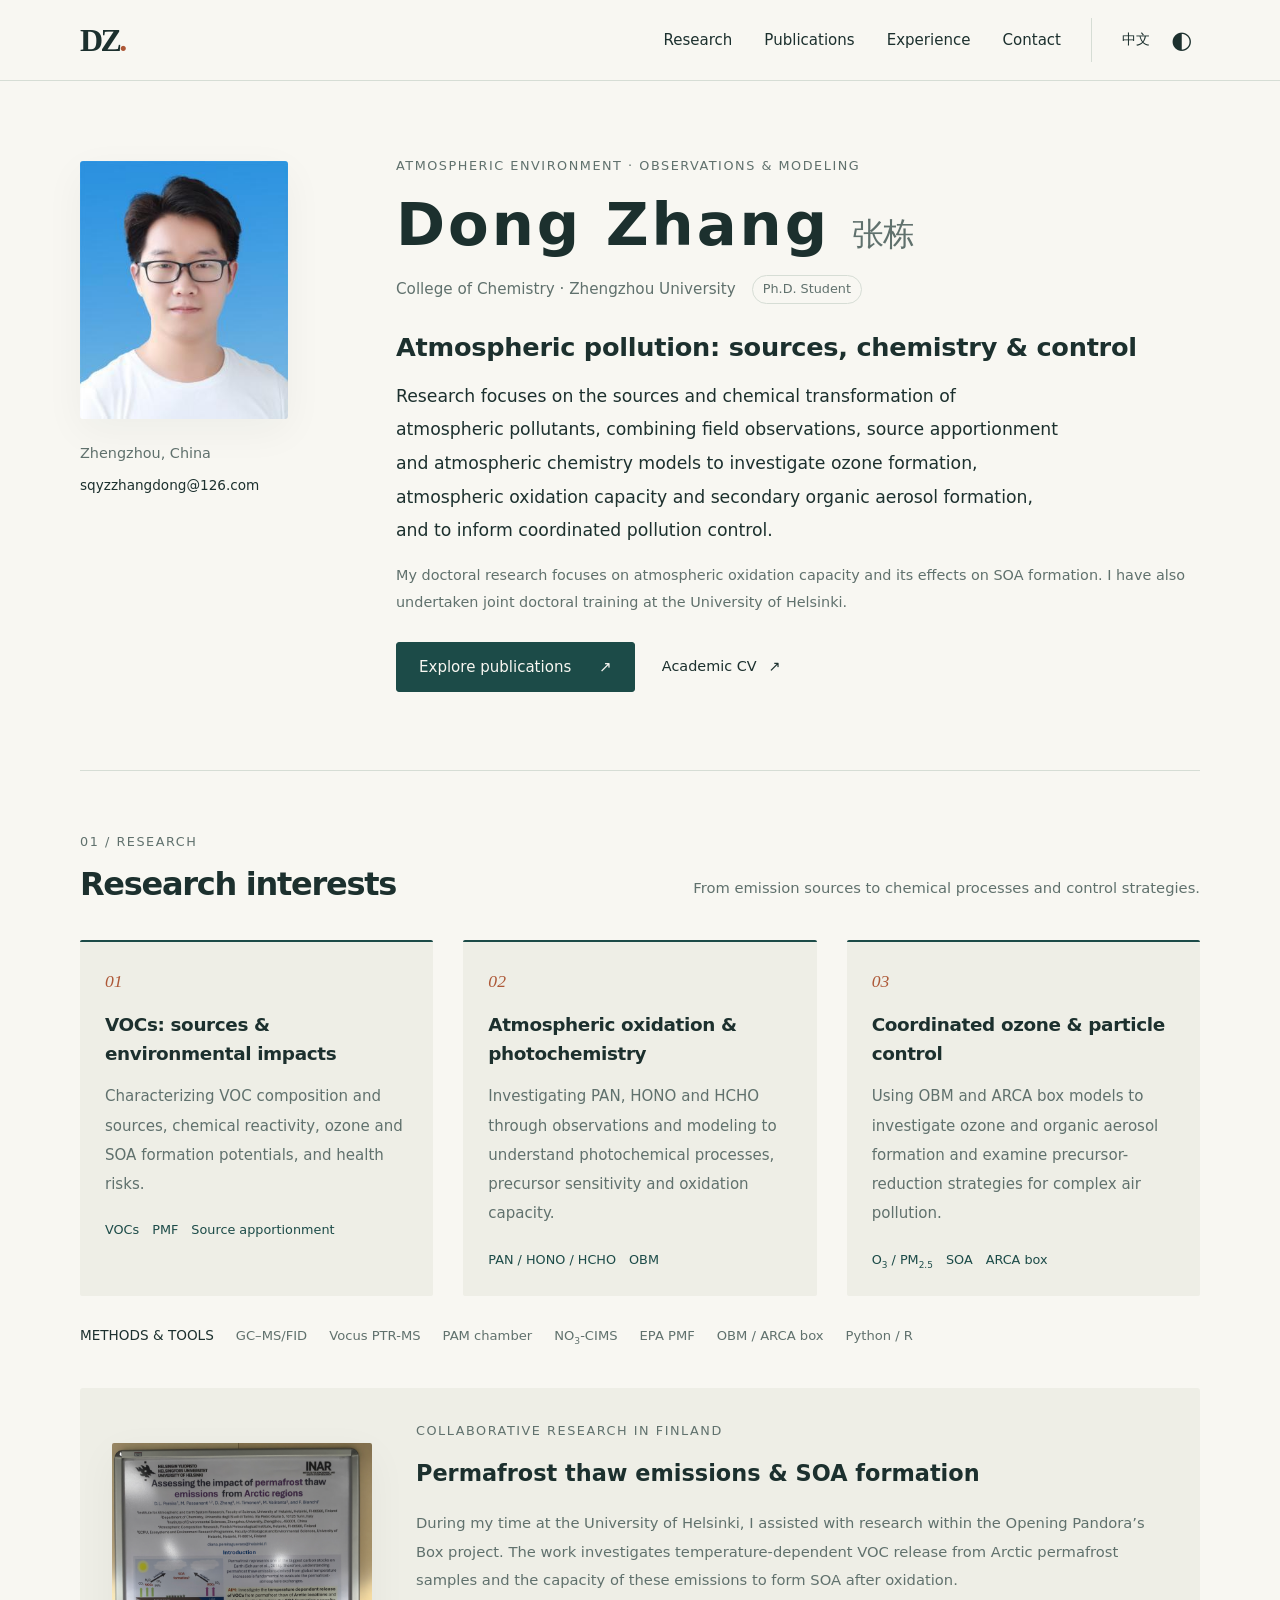
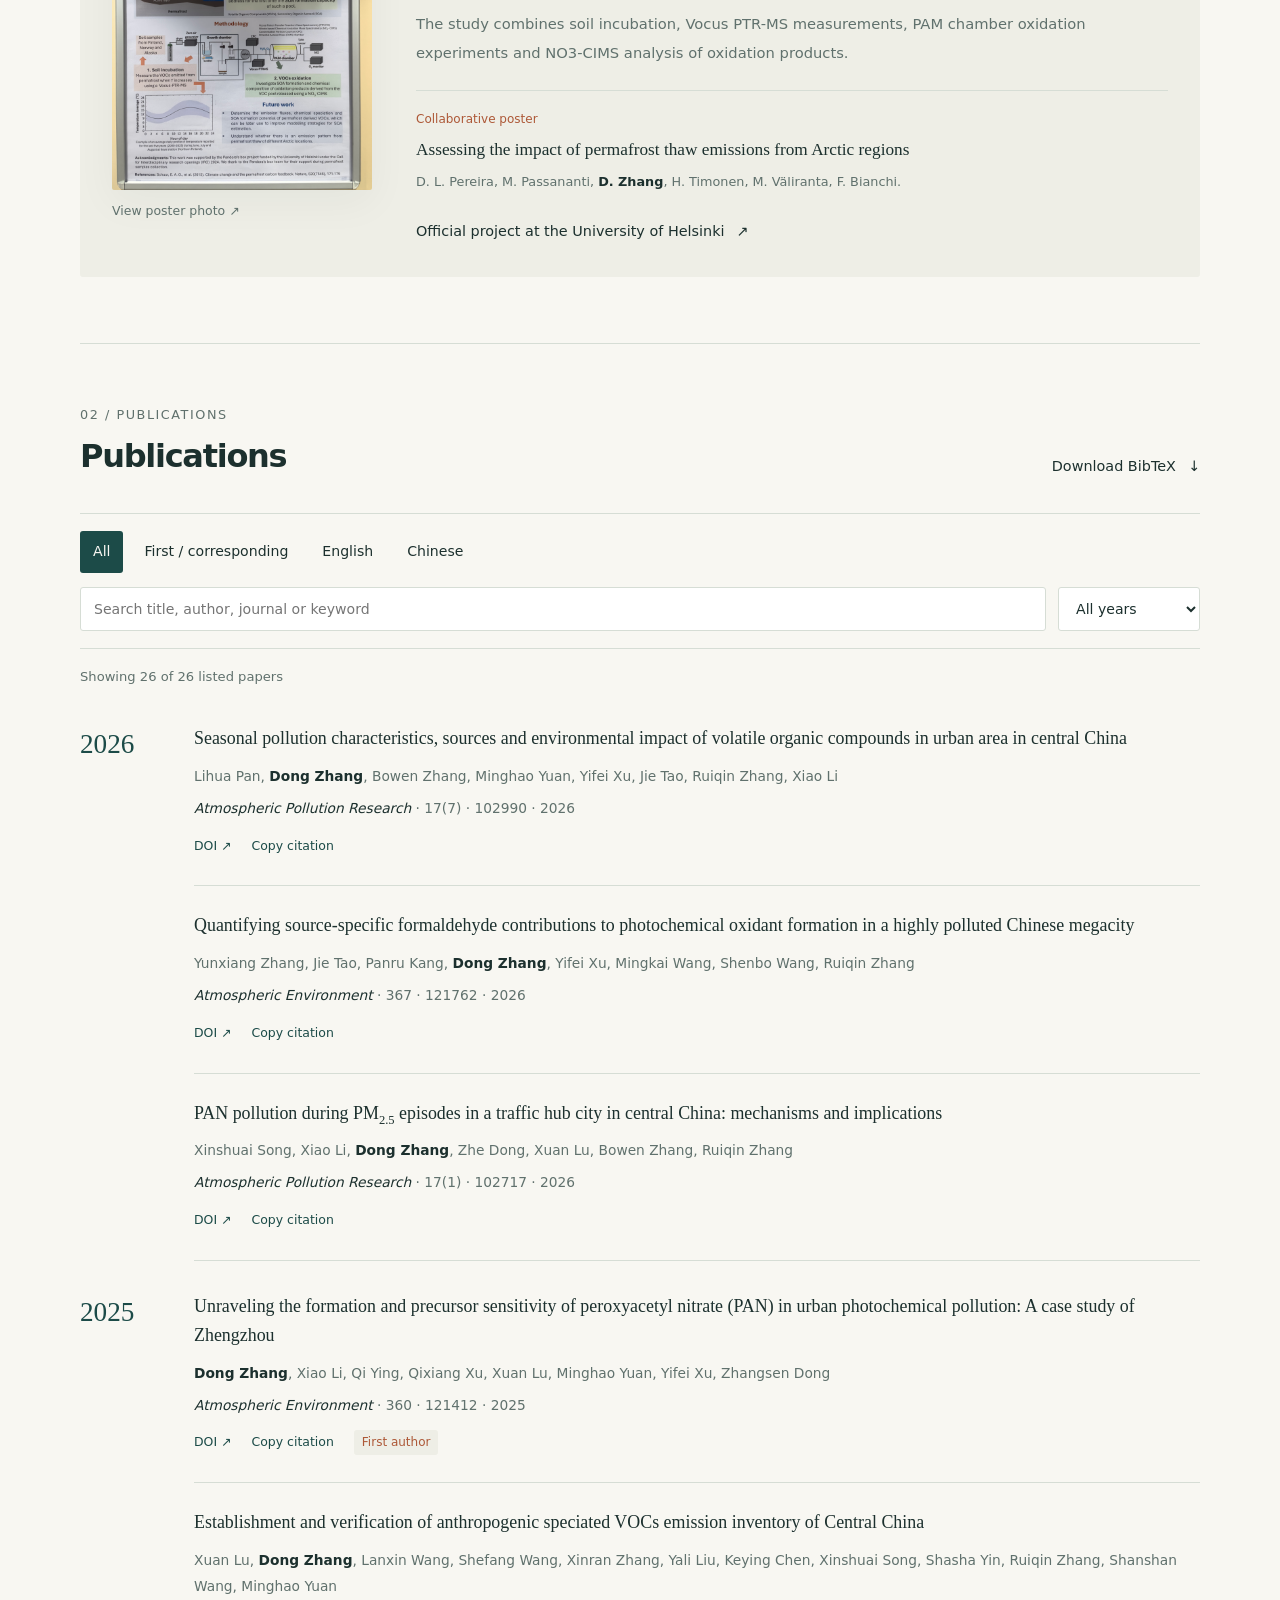
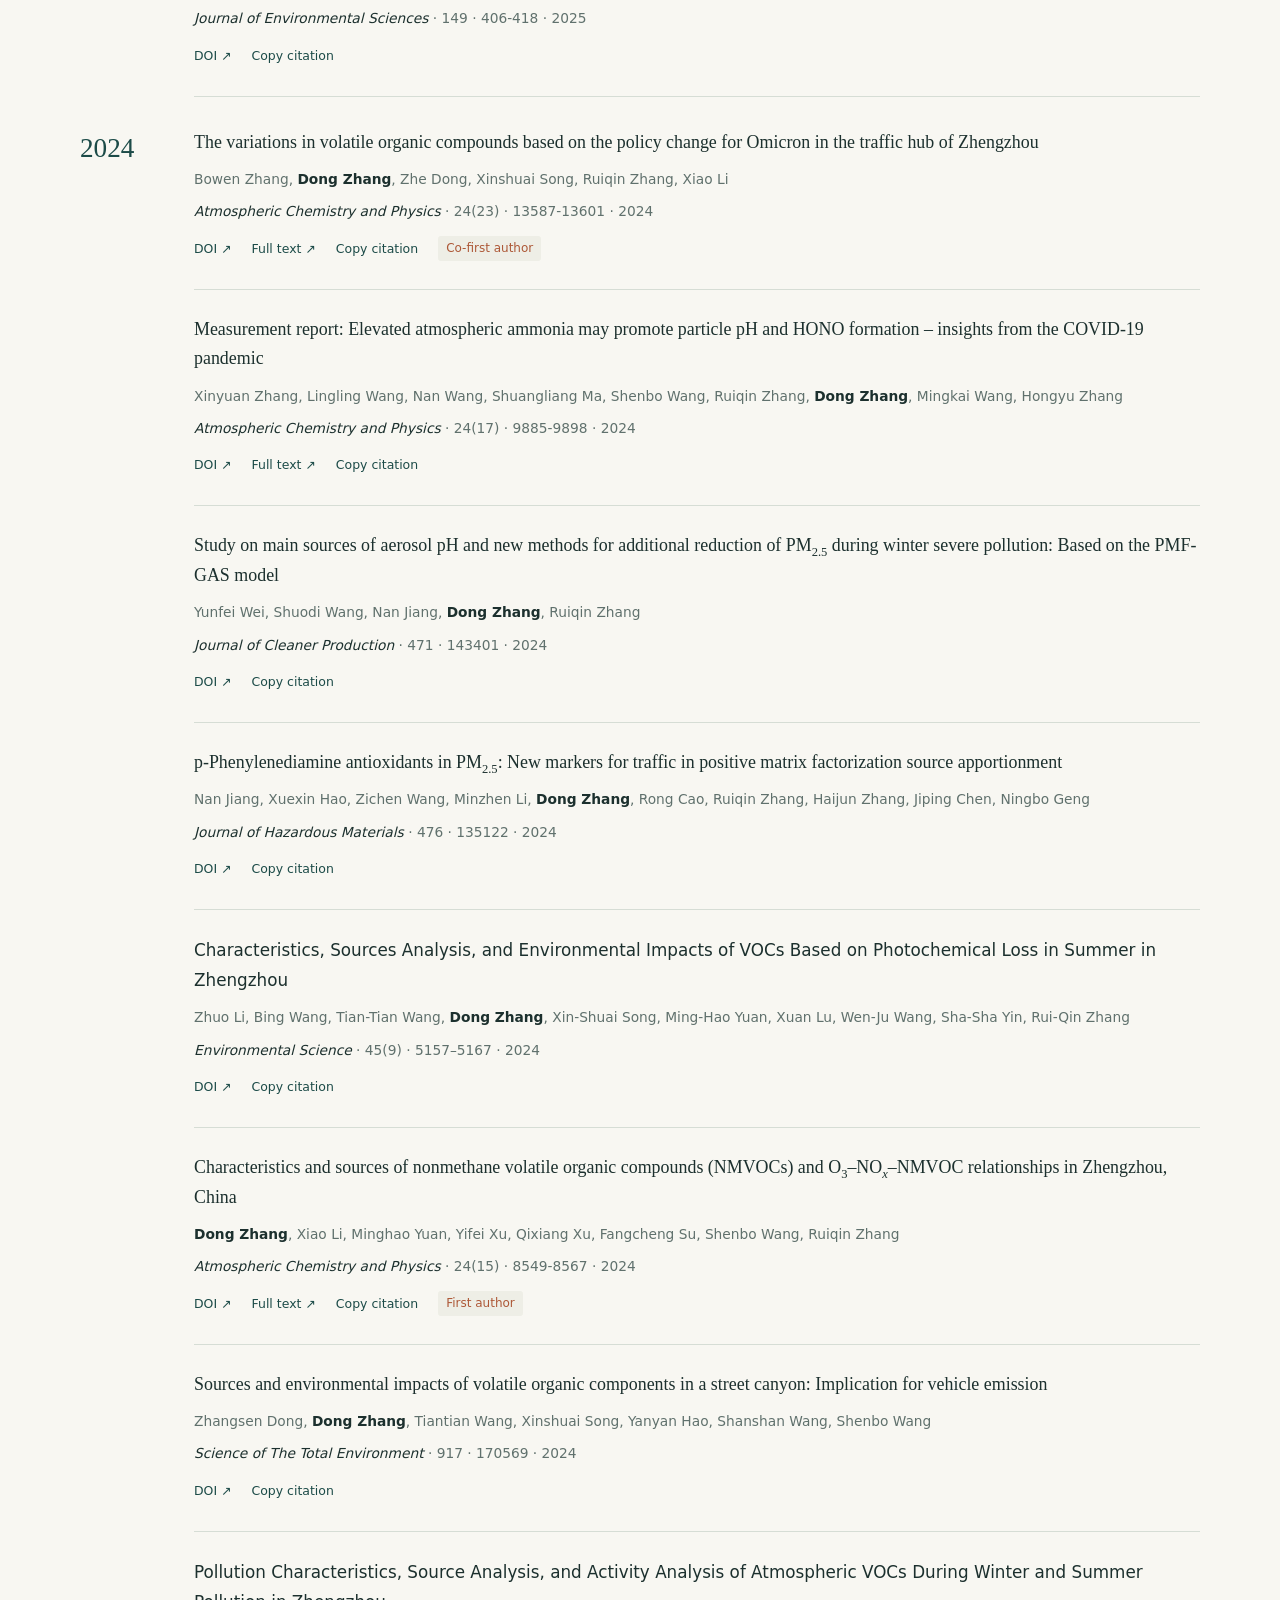
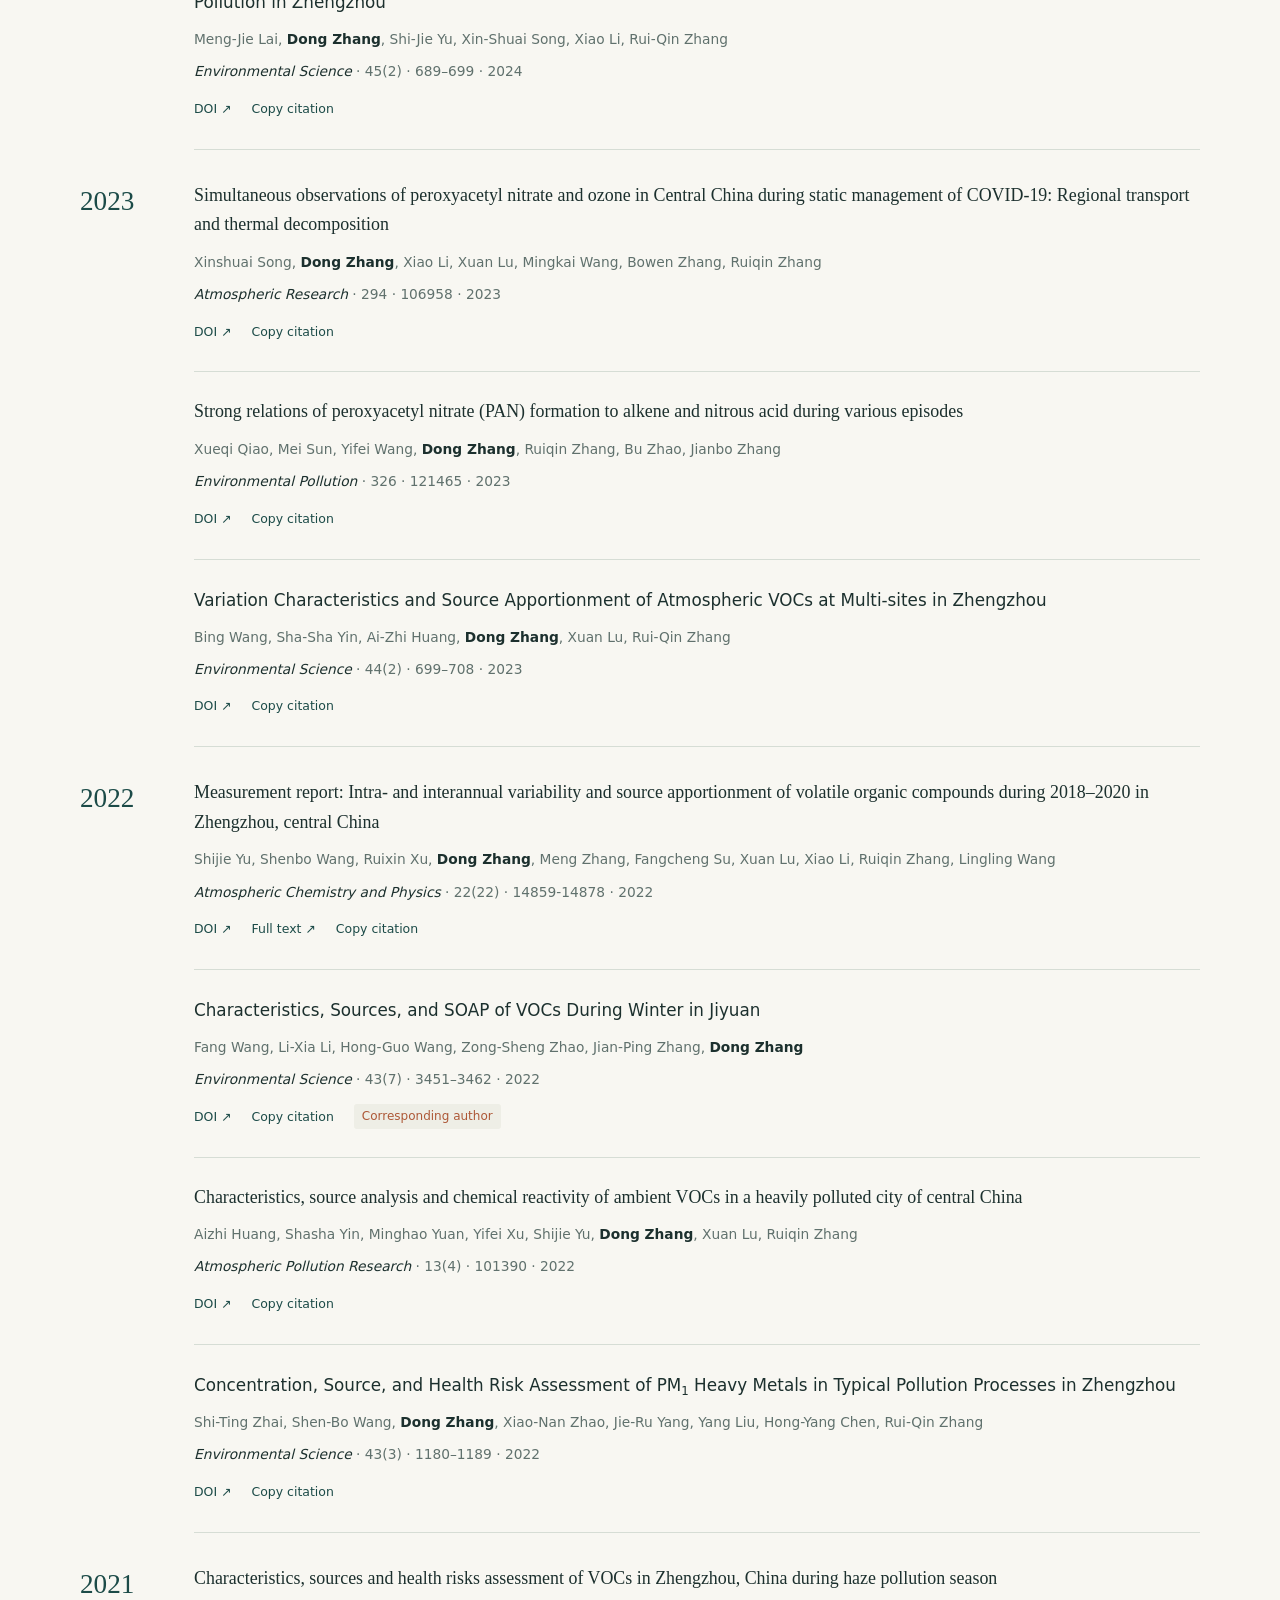
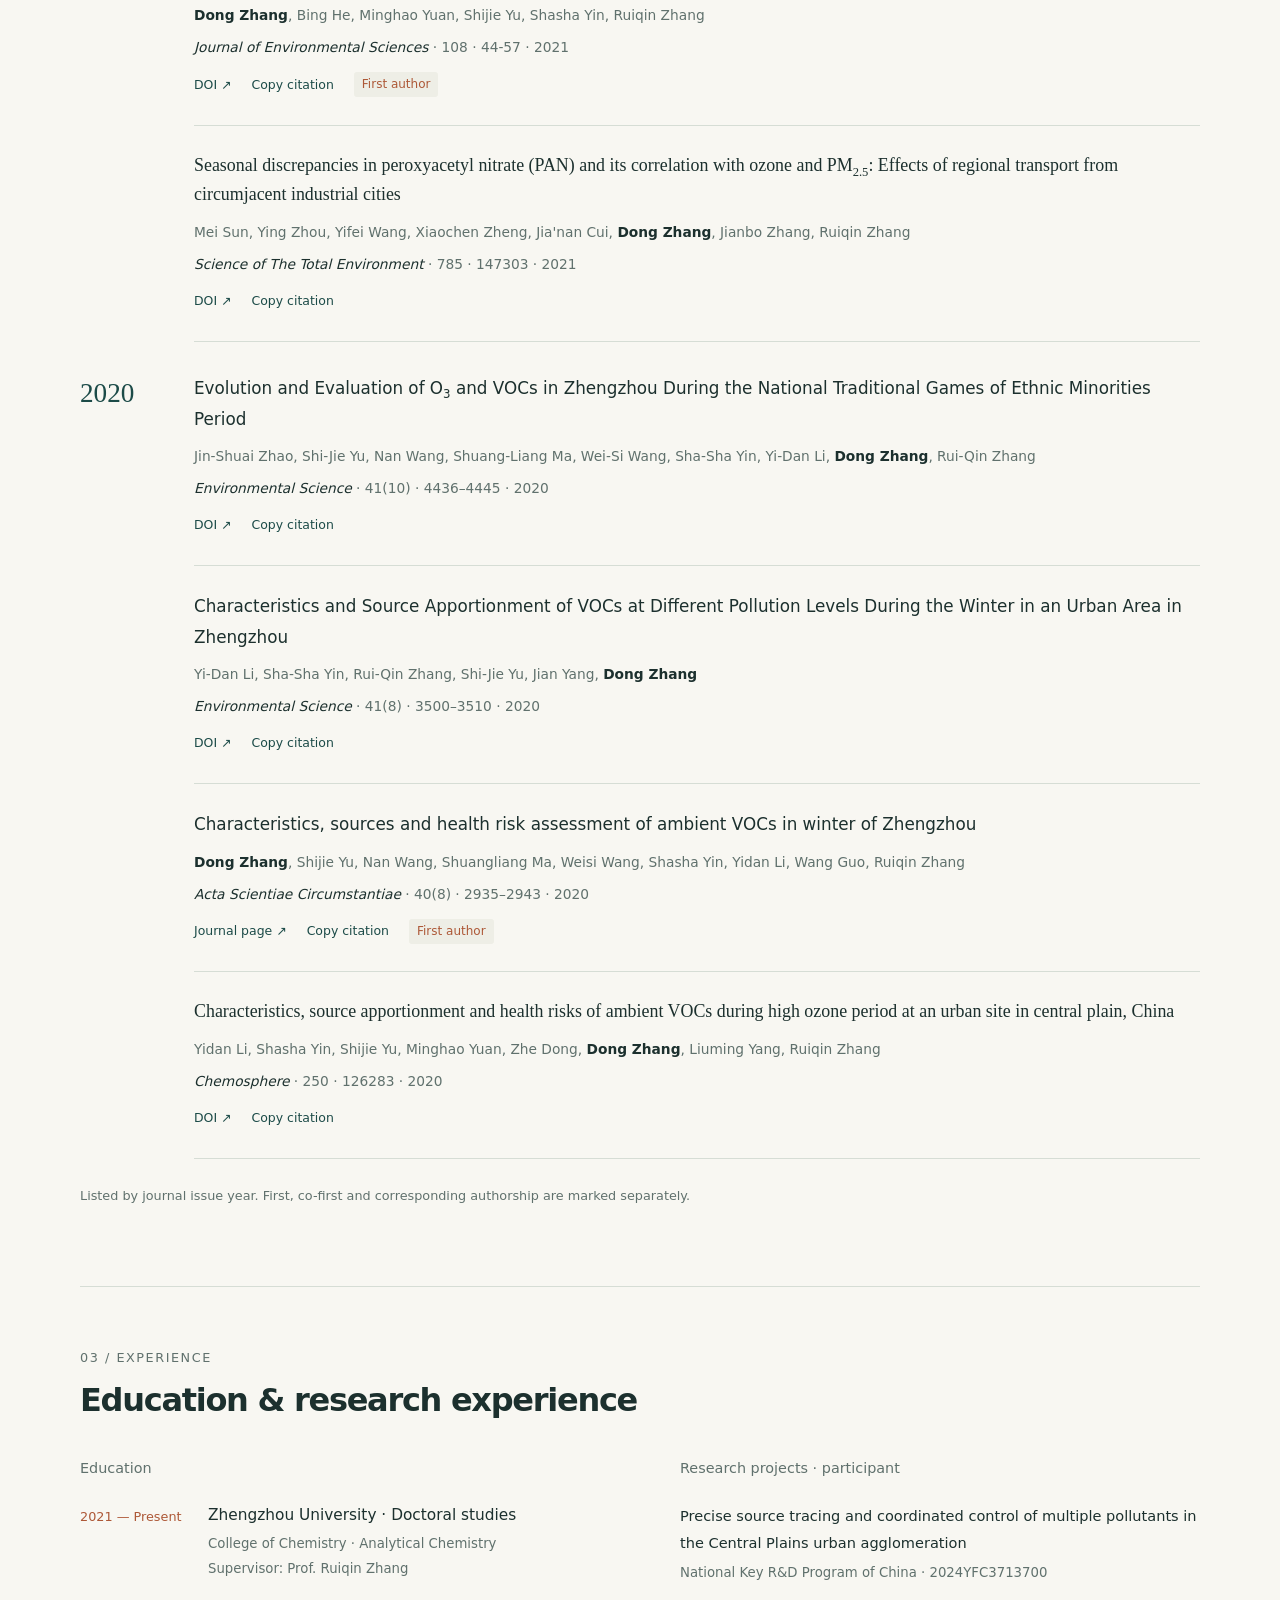
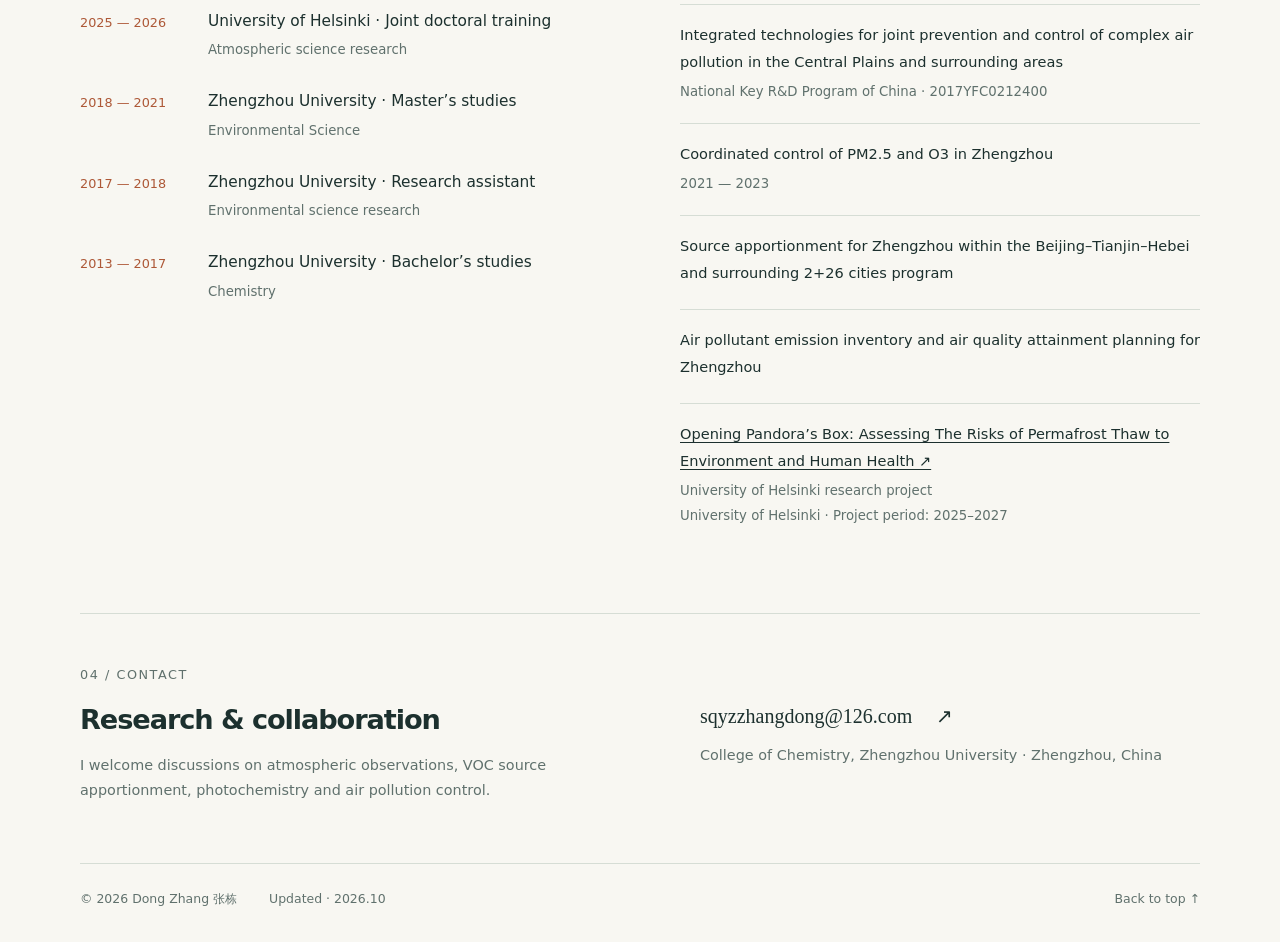
==== commit 7963c00a: "Publish Dong Zhang academic homepage and verified publications" ====
--- a/index.html
+++ b/index.html
@@ -1,102 +1,102 @@
 <!doctype html>
-<html lang="zh-CN">
+<html lang="en">
 <head>
   <meta charset="utf-8">
   <meta name="viewport" content="width=device-width, initial-scale=1">
-  <meta name="description" content="张栋，郑州大学化学学院博士研究生。研究大气污染的来源、化学转化与治理，关注VOCs、大气氧化性、臭氧与二次有机气溶胶。">
+  <meta name="description" content="Dong Zhang, Ph.D. student at the College of Chemistry, Zhengzhou University. Atmospheric pollution, VOCs, atmospheric oxidation capacity, ozone and secondary organic aerosols.">
   <meta name="color-scheme" content="light dark">
   <meta name="author" content="Dong Zhang, 张栋">
   <meta name="keywords" content="张栋,Dong Zhang,郑州大学,大气污染,VOCs,大气氧化性,PAN,SOA,atmospheric chemistry">
   <meta property="og:type" content="website">
-  <meta property="og:title" content="张栋 Dong Zhang · 大气污染研究与治理">
-  <meta property="og:description" content="郑州大学化学学院 · 研究方向、发表论文与学术经历">
+  <meta property="og:title" content="Dong Zhang · Atmospheric Pollution Research">
+  <meta property="og:description" content="College of Chemistry, Zhengzhou University · Research, publications and academic experience">
   <meta property="og:url" content="https://dongzhang-atmos.github.io/">
   <meta property="og:image" content="https://dongzhang-atmos.github.io/portrait.jpg">
   <link rel="canonical" href="https://dongzhang-atmos.github.io/">
-  <title>张栋 Dong Zhang · 大气污染研究与治理</title>
+  <title>Dong Zhang · Atmospheric Pollution Research</title>
   <link rel="icon" type="image/svg+xml" href="favicon.svg">
   <link rel="stylesheet" href="style.css">
   <script src="data.js" defer></script>
-  <script src="app.js" defer></script>
+  <script src="app.js?v=20261008-en" defer></script>
 </head>
 <body>
-<a class="skip" href="#main" data-zh="跳至正文" data-en="Skip to content">跳至正文</a>
+<a class="skip" href="#main" data-zh="跳至正文" data-en="Skip to content">Skip to content</a>
 <header class="site-header">
   <div class="header-inner">
-    <a class="brand" href="#home" aria-label="张栋 Dong Zhang 首页">DZ<span class="brand-dot">.</span></a>
-    <nav aria-label="主导航">
-      <a href="#research" data-zh="研究" data-en="Research">研究</a>
-      <a href="#publications" data-zh="论文" data-en="Publications">论文</a>
-      <a href="#experience" data-zh="经历" data-en="Experience">经历</a>
-      <a href="#contact" data-zh="联系" data-en="Contact">联系</a>
+    <a class="brand" href="#home" aria-label="Dong Zhang home">DZ<span class="brand-dot">.</span></a>
+    <nav aria-label="Main navigation">
+      <a href="#research" data-zh="研究" data-en="Research">Research</a>
+      <a href="#publications" data-zh="论文" data-en="Publications">Publications</a>
+      <a href="#experience" data-zh="经历" data-en="Experience">Experience</a>
+      <a href="#contact" data-zh="联系" data-en="Contact">Contact</a>
     </nav>
     <div class="header-tools">
-      <button id="lang-toggle" type="button" aria-label="Switch to English">EN</button>
-      <button id="theme-toggle" type="button" aria-label="切换深色模式"><span aria-hidden="true">◐</span></button>
+      <button id="lang-toggle" type="button" aria-label="切换中文">中文</button>
+      <button id="theme-toggle" type="button" aria-label="Switch to dark mode"><span aria-hidden="true">◐</span></button>
     </div>
   </div>
 </header>
 <main id="main">
   <section id="home" class="hero section-shell">
     <div class="identity">
-      <div class="portrait-frame"><img src="portrait.jpg" alt="张栋个人照片" width="293" height="364"></div>
-      <p class="identity-location" data-zh="中国 · 郑州" data-en="Zhengzhou, China">中国 · 郑州</p>
+      <div class="portrait-frame"><img src="portrait.jpg" alt="Portrait of Dong Zhang" width="293" height="364"></div>
+      <p class="identity-location" data-zh="中国 · 郑州" data-en="Zhengzhou, China">Zhengzhou, China</p>
       <a class="email-small" href="mailto:sqyzzhangdong@126.com">sqyzzhangdong@126.com</a>
     </div>
     <div class="intro">
-      <p class="eyebrow" data-zh="大气环境 · 观测与建模" data-en="ATMOSPHERIC ENVIRONMENT · OBSERVATIONS & MODELING">大气环境 · 观测与建模</p>
-      <h1><span data-zh="张栋" data-en="Dong Zhang">张栋</span><span class="name-secondary" data-zh="Dong Zhang" data-en="张栋">Dong Zhang</span></h1>
-      <p class="affiliation"><span data-zh="郑州大学 · 化学学院" data-en="College of Chemistry · Zhengzhou University">郑州大学 · 化学学院</span><span class="status" data-zh="博士研究生" data-en="Ph.D. Student">博士研究生</span></p>
-      <h2 class="intro-title" data-zh="大气污染研究与治理" data-en="Atmospheric pollution: sources, chemistry & control">大气污染研究与治理</h2>
-      <p class="intro-copy" data-zh="我关注大气污染物的来源与化学转化，结合现场观测、来源解析与大气化学模型，研究臭氧和二次有机气溶胶的形成及其协同控制。" data-en="I study the sources and chemical transformation of atmospheric pollutants. My work combines field observations, source apportionment and atmospheric chemistry models to investigate ozone and secondary organic aerosol formation and inform coordinated pollution control.">我关注大气污染物的来源与化学转化，结合现场观测、来源解析与大气化学模型，研究臭氧和二次有机气溶胶的形成及其协同控制。</p>
-      <p class="intro-detail" data-zh="博士课题：大气氧化性及其对 SOA 生成影响研究。曾赴赫尔辛基大学开展联合培养。" data-en="My doctoral research focuses on atmospheric oxidation capacity and its effects on SOA formation. I have also undertaken joint doctoral training at the University of Helsinki.">博士课题：大气氧化性及其对 SOA 生成影响研究。曾赴赫尔辛基大学开展联合培养。</p>
-      <div class="hero-actions"><a class="button primary" href="#publications"><span data-zh="查看论文" data-en="Explore publications">查看论文</span><span aria-hidden="true">↗</span></a><a class="text-link" data-cv-link href="cv.html" target="_blank" rel="noopener"><span data-zh="学术简历" data-en="Academic CV">学术简历</span><span aria-hidden="true">↗</span></a></div>
+      <p class="eyebrow" data-zh="大气环境 · 观测与建模" data-en="ATMOSPHERIC ENVIRONMENT · OBSERVATIONS & MODELING">ATMOSPHERIC ENVIRONMENT · OBSERVATIONS &amp; MODELING</p>
+      <h1><span data-zh="张栋" data-en="Dong Zhang">Dong Zhang</span><span class="name-secondary" data-zh="Dong Zhang" data-en="张栋">张栋</span></h1>
+      <p class="affiliation"><span data-zh="郑州大学 · 化学学院" data-en="College of Chemistry · Zhengzhou University">College of Chemistry · Zhengzhou University</span><span class="status" data-zh="博士研究生" data-en="Ph.D. Student">Ph.D. Student</span></p>
+      <h2 class="intro-title" data-zh="大气污染研究与治理" data-en="Atmospheric pollution: sources, chemistry & control">Atmospheric pollution: sources, chemistry &amp; control</h2>
+      <p class="intro-copy" data-zh="关注大气污染物的来源与化学转化，结合现场观测、来源解析与大气化学模型，研究臭氧形成、大气氧化性与二次有机气溶胶生成，并探索污染协同控制。" data-en="Research focuses on the sources and chemical transformation of atmospheric pollutants, combining field observations, source apportionment and atmospheric chemistry models to investigate ozone formation, atmospheric oxidation capacity and secondary organic aerosol formation, and to inform coordinated pollution control.">Research focuses on the sources and chemical transformation of atmospheric pollutants, combining field observations, source apportionment and atmospheric chemistry models to investigate ozone formation, atmospheric oxidation capacity and secondary organic aerosol formation, and to inform coordinated pollution control.</p>
+      <p class="intro-detail" data-zh="博士课题：大气氧化性及其对 SOA 生成影响研究。曾赴赫尔辛基大学开展联合培养。" data-en="My doctoral research focuses on atmospheric oxidation capacity and its effects on SOA formation. I have also undertaken joint doctoral training at the University of Helsinki.">My doctoral research focuses on atmospheric oxidation capacity and its effects on SOA formation. I have also undertaken joint doctoral training at the University of Helsinki.</p>
+      <div class="hero-actions"><a class="button primary" href="#publications"><span data-zh="查看论文" data-en="Explore publications">Explore publications</span><span aria-hidden="true">↗</span></a><a class="text-link" data-cv-link href="cv-en.html" target="_blank" rel="noopener"><span data-zh="学术简历" data-en="Academic CV">Academic CV</span><span aria-hidden="true">↗</span></a></div>
     </div>
   </section>
   <section id="research" class="section-shell content-section">
-    <div class="section-heading"><div><p class="eyebrow">01 / RESEARCH</p><h2 data-zh="研究方向" data-en="Research interests">研究方向</h2></div><p class="section-lead" data-zh="从污染来源，到化学过程，再到控制策略。" data-en="From emission sources to chemical processes and control strategies.">从污染来源，到化学过程，再到控制策略。</p></div>
+    <div class="section-heading"><div><p class="eyebrow">01 / RESEARCH</p><h2 data-zh="研究方向" data-en="Research interests">Research interests</h2></div><p class="section-lead" data-zh="从污染来源，到化学过程，再到控制策略。" data-en="From emission sources to chemical processes and control strategies.">From emission sources to chemical processes and control strategies.</p></div>
     <div class="research-grid">
-      <article class="research-card"><span class="research-index">01</span><h3 data-zh="VOCs 来源与环境影响" data-en="VOCs: sources & environmental impacts">VOCs 来源与环境影响</h3><p data-zh="解析挥发性有机物的组分与来源，评估其化学反应活性、臭氧与 SOA 生成潜势及健康风险。" data-en="Characterizing VOC composition and sources, chemical reactivity, ozone and SOA formation potentials, and health risks.">解析挥发性有机物的组分与来源，评估其化学反应活性、臭氧与 SOA 生成潜势及健康风险。</p><div class="tags"><span>VOCs</span><span>PMF</span><span data-zh="源解析" data-en="Source apportionment">源解析</span></div></article>
-      <article class="research-card"><span class="research-index">02</span><h3 data-zh="大气氧化性与光化学" data-en="Atmospheric oxidation & photochemistry">大气氧化性与光化学</h3><p data-zh="关注 PAN、HONO 和 HCHO 等关键物种，结合观测与模型研究光化学过程、前体物敏感性及氧化能力。" data-en="Investigating PAN, HONO and HCHO through observations and modeling to understand photochemical processes, precursor sensitivity and oxidation capacity.">关注 PAN、HONO 和 HCHO 等关键物种，结合观测与模型研究光化学过程、前体物敏感性及氧化能力。</p><div class="tags"><span>PAN / HONO / HCHO</span><span>OBM</span></div></article>
-      <article class="research-card"><span class="research-index">03</span><h3 data-zh="臭氧与颗粒物协同控制" data-en="Coordinated ozone & particle control">臭氧与颗粒物协同控制</h3><p data-zh="结合 OBM 与 ARCA box 模型分析臭氧和有机气溶胶形成，探索前体物减排对复合污染的影响。" data-en="Using OBM and ARCA box models to investigate ozone and organic aerosol formation and examine precursor-reduction strategies for complex air pollution.">结合 OBM 与 ARCA box 模型分析臭氧和有机气溶胶形成，探索前体物减排对复合污染的影响。</p><div class="tags"><span>O<sub>3</sub> / PM<sub>2.5</sub></span><span>SOA</span><span>ARCA box</span></div></article>
+      <article class="research-card"><span class="research-index">01</span><h3 data-zh="VOCs 来源与环境影响" data-en="VOCs: sources & environmental impacts">VOCs: sources &amp; environmental impacts</h3><p data-zh="解析挥发性有机物的组分与来源，评估其化学反应活性、臭氧与 SOA 生成潜势及健康风险。" data-en="Characterizing VOC composition and sources, chemical reactivity, ozone and SOA formation potentials, and health risks.">Characterizing VOC composition and sources, chemical reactivity, ozone and SOA formation potentials, and health risks.</p><div class="tags"><span>VOCs</span><span>PMF</span><span data-zh="源解析" data-en="Source apportionment">Source apportionment</span></div></article>
+      <article class="research-card"><span class="research-index">02</span><h3 data-zh="大气氧化性与光化学" data-en="Atmospheric oxidation & photochemistry">Atmospheric oxidation &amp; photochemistry</h3><p data-zh="关注 PAN、HONO 和 HCHO 等关键物种，结合观测与模型研究光化学过程、前体物敏感性及氧化能力。" data-en="Investigating PAN, HONO and HCHO through observations and modeling to understand photochemical processes, precursor sensitivity and oxidation capacity.">Investigating PAN, HONO and HCHO through observations and modeling to understand photochemical processes, precursor sensitivity and oxidation capacity.</p><div class="tags"><span>PAN / HONO / HCHO</span><span>OBM</span></div></article>
+      <article class="research-card"><span class="research-index">03</span><h3 data-zh="臭氧与颗粒物协同控制" data-en="Coordinated ozone & particle control">Coordinated ozone &amp; particle control</h3><p data-zh="结合 OBM 与 ARCA box 模型分析臭氧和有机气溶胶形成，探索前体物减排对复合污染的影响。" data-en="Using OBM and ARCA box models to investigate ozone and organic aerosol formation and examine precursor-reduction strategies for complex air pollution.">Using OBM and ARCA box models to investigate ozone and organic aerosol formation and examine precursor-reduction strategies for complex air pollution.</p><div class="tags"><span>O<sub>3</sub> / PM<sub>2.5</sub></span><span>SOA</span><span>ARCA box</span></div></article>
     </div>
-    <div class="methods"><p data-zh="方法与技术" data-en="METHODS & TOOLS">方法与技术</p><span>GC–MS/FID</span><span>Vocus PTR-MS</span><span>PAM chamber</span><span>NO<sub>3</sub>-CIMS</span><span>EPA PMF</span><span>OBM / ARCA box</span><span>Python / R</span></div>
+    <div class="methods"><p data-zh="方法与技术" data-en="METHODS & TOOLS">METHODS &amp; TOOLS</p><span>GC–MS/FID</span><span>Vocus PTR-MS</span><span>PAM chamber</span><span>NO<sub>3</sub>-CIMS</span><span>EPA PMF</span><span>OBM / ARCA box</span><span>Python / R</span></div>
     <article class="collaboration">
-      <figure class="poster-figure"><a href="permafrost-poster.jpg" target="_blank" rel="noopener" aria-label="查看芬兰合作研究海报原图"><img src="permafrost-poster.jpg" alt="合作海报：Assessing the impact of permafrost thaw emissions from Arctic regions，作者包括 D. Zhang。展示土壤培养、VOCs测量与氧化实验方法。" width="3072" height="4096" loading="lazy" decoding="async"></a><figcaption><a href="permafrost-poster.jpg" target="_blank" rel="noopener" data-zh="查看海报照片 ↗" data-en="View poster photo ↗">查看海报照片 ↗</a></figcaption></figure>
-      <div class="collaboration-copy"><p class="eyebrow" data-zh="芬兰合作研究 · 协助工作" data-en="COLLABORATIVE RESEARCH IN FINLAND">芬兰合作研究 · 协助工作</p><h3 data-zh="永久冻土融化排放与 SOA 形成" data-en="Permafrost thaw emissions & SOA formation">永久冻土融化排放与 SOA 形成</h3><p data-zh="在赫尔辛基大学期间，我协助开展 Opening Pandora’s Box 项目中的相关研究。该工作关注北极地区永久冻土样品在温度变化下释放的 VOCs，以及这些物种氧化后形成 SOA 的能力。" data-en="During my time at the University of Helsinki, I assisted with research within the Opening Pandora’s Box project. The work investigates temperature-dependent VOC release from Arctic permafrost samples and the capacity of these emissions to form SOA after oxidation.">在赫尔辛基大学期间，我协助开展 Opening Pandora’s Box 项目中的相关研究。该工作关注北极地区永久冻土样品在温度变化下释放的 VOCs，以及这些物种氧化后形成 SOA 的能力。</p><p data-zh="研究结合土壤培养、Vocus PTR-MS 测量、PAM chamber 氧化实验和 NO3-CIMS 氧化产物分析。" data-en="The study combines soil incubation, Vocus PTR-MS measurements, PAM chamber oxidation experiments and NO3-CIMS analysis of oxidation products.">研究结合土壤培养、Vocus PTR-MS 测量、PAM chamber 氧化实验和 NO3-CIMS 氧化产物分析。</p><div class="poster-citation"><p class="poster-label" data-zh="合作海报" data-en="Collaborative poster">合作海报</p><h4>Assessing the impact of permafrost thaw emissions from Arctic regions</h4><p>D. L. Pereira, M. Passananti, <strong>D. Zhang</strong>, H. Timonen, M. Väliranta, F. Bianchi.</p></div><a class="text-link" href="https://researchportal.helsinki.fi/en/projects/opening-pandoras-box-assessing-the-risks-of-permafrost-thaw-to-en/" target="_blank" rel="noopener noreferrer"><span data-zh="赫尔辛基大学官方项目页" data-en="Official project at the University of Helsinki">赫尔辛基大学官方项目页</span><span aria-hidden="true">↗</span></a></div>
+      <figure class="poster-figure"><a href="permafrost-poster.jpg" target="_blank" rel="noopener" aria-label="View the full research poster from Finland"><img src="permafrost-poster.jpg" alt="Collaborative poster: Assessing the impact of permafrost thaw emissions from Arctic regions, coauthored by D. Zhang. Soil incubation, VOC measurements and oxidation experiments." width="3072" height="4096" loading="lazy" decoding="async"></a><figcaption><a href="permafrost-poster.jpg" target="_blank" rel="noopener" data-zh="查看海报照片 ↗" data-en="View poster photo ↗">View poster photo ↗</a></figcaption></figure>
+      <div class="collaboration-copy"><p class="eyebrow" data-zh="芬兰合作研究 · 协助工作" data-en="COLLABORATIVE RESEARCH IN FINLAND">COLLABORATIVE RESEARCH IN FINLAND</p><h3 data-zh="永久冻土融化排放与 SOA 形成" data-en="Permafrost thaw emissions & SOA formation">Permafrost thaw emissions &amp; SOA formation</h3><p data-zh="在赫尔辛基大学期间，我协助开展 Opening Pandora’s Box 项目中的相关研究。该工作关注北极地区永久冻土样品在温度变化下释放的 VOCs，以及这些物种氧化后形成 SOA 的能力。" data-en="During my time at the University of Helsinki, I assisted with research within the Opening Pandora’s Box project. The work investigates temperature-dependent VOC release from Arctic permafrost samples and the capacity of these emissions to form SOA after oxidation.">During my time at the University of Helsinki, I assisted with research within the Opening Pandora’s Box project. The work investigates temperature-dependent VOC release from Arctic permafrost samples and the capacity of these emissions to form SOA after oxidation.</p><p data-zh="研究结合土壤培养、Vocus PTR-MS 测量、PAM chamber 氧化实验和 NO3-CIMS 氧化产物分析。" data-en="The study combines soil incubation, Vocus PTR-MS measurements, PAM chamber oxidation experiments and NO3-CIMS analysis of oxidation products.">The study combines soil incubation, Vocus PTR-MS measurements, PAM chamber oxidation experiments and NO3-CIMS analysis of oxidation products.</p><div class="poster-citation"><p class="poster-label" data-zh="合作海报" data-en="Collaborative poster">Collaborative poster</p><h4>Assessing the impact of permafrost thaw emissions from Arctic regions</h4><p>D. L. Pereira, M. Passananti, <strong>D. Zhang</strong>, H. Timonen, M. Väliranta, F. Bianchi.</p></div><a class="text-link" href="https://researchportal.helsinki.fi/en/projects/opening-pandoras-box-assessing-the-risks-of-permafrost-thaw-to-en/" target="_blank" rel="noopener noreferrer"><span data-zh="赫尔辛基大学官方项目页" data-en="Official project at the University of Helsinki">Official project at the University of Helsinki</span><span aria-hidden="true">↗</span></a></div>
     </article>
   </section>
   <section id="publications" class="section-shell content-section">
-    <div class="section-heading"><div><p class="eyebrow">02 / PUBLICATIONS</p><h2 data-zh="发表论文" data-en="Publications">发表论文</h2></div><a class="text-link" href="publications.bib" download><span data-zh="下载 BibTeX" data-en="Download BibTeX">下载 BibTeX</span><span aria-hidden="true">↓</span></a></div>
+    <div class="section-heading"><div><p class="eyebrow">02 / PUBLICATIONS</p><h2 data-zh="发表论文" data-en="Publications">Publications</h2></div><a class="text-link" href="publications.bib" download><span data-zh="下载 BibTeX" data-en="Download BibTeX">Download BibTeX</span><span aria-hidden="true">↓</span></a></div>
     <div class="publication-toolbar">
-      <div class="filter-tabs" role="group" aria-label="论文类别"><button type="button" class="active" data-filter="all" aria-pressed="true" data-zh="全部" data-en="All">全部</button><button type="button" data-filter="lead" aria-pressed="false" data-zh="第一 / 通讯作者" data-en="First / corresponding">第一 / 通讯作者</button><button type="button" data-filter="en" aria-pressed="false" data-zh="英文论文" data-en="English">英文论文</button><button type="button" data-filter="zh" aria-pressed="false" data-zh="中文论文" data-en="Chinese">中文论文</button></div>
-      <div class="search-row"><label class="search-label"><span class="sr-only" data-zh="搜索论文" data-en="Search publications">搜索论文</span><input type="search" id="publication-search" placeholder="搜索标题、作者、期刊或关键词" autocomplete="off"></label><label class="year-label"><span class="sr-only" data-zh="按年份筛选" data-en="Filter by year">按年份筛选</span><select id="publication-year"><option value="all">全部年份</option></select></label></div>
+      <div class="filter-tabs" role="group" aria-label="Publication categories"><button type="button" class="active" data-filter="all" aria-pressed="true" data-zh="全部" data-en="All">All</button><button type="button" data-filter="lead" aria-pressed="false" data-zh="第一 / 通讯作者" data-en="First / corresponding">First / corresponding</button><button type="button" data-filter="en" aria-pressed="false" data-zh="英文论文" data-en="English">English</button><button type="button" data-filter="zh" aria-pressed="false" data-zh="中文论文" data-en="Chinese">Chinese</button></div>
+      <div class="search-row"><label class="search-label"><span class="sr-only" data-zh="搜索论文" data-en="Search publications">Search publications</span><input type="search" id="publication-search" placeholder="Search title, author, journal or keyword" autocomplete="off"></label><label class="year-label"><span class="sr-only" data-zh="按年份筛选" data-en="Filter by year">Filter by year</span><select id="publication-year"><option value="all">All years</option></select></label></div>
     </div>
     <p id="publication-count" class="publication-count" role="status" aria-live="polite"></p>
     <div id="publication-list" class="publication-list"></div>
-    <noscript><p>请启用 JavaScript 查看可筛选论文目录。无脚本版本可通过<a href="cv.html">学术简历</a>阅读。</p></noscript>
-    <p class="publication-note" data-zh="按正式卷期年份排列；第一作者、共同第一作者与通讯作者单独标注。" data-en="Listed by journal issue year. First, co-first and corresponding authorship are marked separately.">按正式卷期年份排列；第一作者、共同第一作者与通讯作者单独标注。</p>
+    <noscript><p>Enable JavaScript to browse and filter publications, or read the <a href="cv-en.html">academic CV</a>.</p></noscript>
+    <p class="publication-note" data-zh="按正式卷期年份排列；第一作者、共同第一作者与通讯作者单独标注。" data-en="Listed by journal issue year. First, co-first and corresponding authorship are marked separately.">Listed by journal issue year. First, co-first and corresponding authorship are marked separately.</p>
   </section>
   <section id="experience" class="section-shell content-section">
-    <div class="section-heading"><div><p class="eyebrow">03 / EXPERIENCE</p><h2 data-zh="教育与科研经历" data-en="Education & research experience">教育与科研经历</h2></div></div>
-    <div class="experience-grid"><div><h3 class="subsection-label" data-zh="教育经历" data-en="Education">教育经历</h3><ol class="timeline">
-      <li><span class="timeline-date" data-zh="2021 — 至今" data-en="2021 — Present">2021 — 至今</span><div><h4 data-zh="郑州大学 · 博士研究生" data-en="Zhengzhou University · Doctoral studies">郑州大学 · 博士研究生</h4><p data-zh="化学学院 · 分析化学" data-en="College of Chemistry · Analytical Chemistry">化学学院 · 分析化学</p><p data-zh="导师：张瑞芹教授" data-en="Supervisor: Prof. Ruiqin Zhang">导师：张瑞芹教授</p></div></li>
-      <li><span class="timeline-date">2025 — 2026</span><div><h4 data-zh="赫尔辛基大学 · 联合培养" data-en="University of Helsinki · Joint doctoral training">赫尔辛基大学 · 联合培养</h4><p data-zh="大气科学研究" data-en="Atmospheric science research">大气科学研究</p></div></li>
-      <li><span class="timeline-date">2018 — 2021</span><div><h4 data-zh="郑州大学 · 硕士" data-en="Zhengzhou University · Master’s studies">郑州大学 · 硕士</h4><p data-zh="环境科学" data-en="Environmental Science">环境科学</p></div></li>
-      <li><span class="timeline-date">2017 — 2018</span><div><h4 data-zh="郑州大学 · 科研助理" data-en="Zhengzhou University · Research assistant">郑州大学 · 科研助理</h4><p data-zh="环境科学研究" data-en="Environmental science research">环境科学研究</p></div></li>
-      <li><span class="timeline-date">2013 — 2017</span><div><h4 data-zh="郑州大学 · 本科" data-en="Zhengzhou University · Bachelor’s studies">郑州大学 · 本科</h4><p data-zh="化学" data-en="Chemistry">化学</p></div></li>
-    </ol></div><div><h3 class="subsection-label" data-zh="参与科研项目" data-en="Research projects · participant">参与科研项目</h3><ul class="project-list">
-      <li><h4 data-zh="中原城市群重污染精准溯源与多污染物协同治理" data-en="Precise source tracing and coordinated control of multiple pollutants in the Central Plains urban agglomeration">中原城市群重污染精准溯源与多污染物协同治理</h4><p><span data-zh="国家重点研发计划" data-en="National Key R&D Program of China">国家重点研发计划</span> · 2024YFC3713700</p></li>
-      <li><h4 data-zh="中原城市群及周边地区大气复合污染联防联控技术集成与应用示范" data-en="Integrated technologies for joint prevention and control of complex air pollution in the Central Plains and surrounding areas">中原城市群及周边地区大气复合污染联防联控技术集成与应用示范</h4><p><span data-zh="国家重点研发计划" data-en="National Key R&D Program of China">国家重点研发计划</span> · 2017YFC0212400</p></li>
-      <li><h4 data-zh="郑州市 PM2.5 与 O3 协同控制研究" data-en="Coordinated control of PM2.5 and O3 in Zhengzhou">郑州市 PM2.5 与 O3 协同控制研究</h4><p>2021 — 2023</p></li>
-      <li><h4 data-zh="京津冀及周边地区 2+26 城市来源解析研究 · 郑州市项目" data-en="Source apportionment for Zhengzhou within the Beijing–Tianjin–Hebei and surrounding 2+26 cities program">京津冀及周边地区 2+26 城市来源解析研究 · 郑州市项目</h4></li>
-      <li><h4 data-zh="郑州市大气污染源排放清单与环境质量限期达标规划编制" data-en="Air pollutant emission inventory and air quality attainment planning for Zhengzhou">郑州市大气污染源排放清单与环境质量限期达标规划编制</h4></li>
-      <li><h4><a href="https://researchportal.helsinki.fi/en/projects/opening-pandoras-box-assessing-the-risks-of-permafrost-thaw-to-en/" target="_blank" rel="noopener noreferrer">Opening Pandora’s Box: Assessing The Risks of Permafrost Thaw to Environment and Human Health ↗</a></h4><p data-zh="永久冻土融化对环境与人类健康的风险评估" data-en="University of Helsinki research project">永久冻土融化对环境与人类健康的风险评估</p><p data-zh="赫尔辛基大学 · 项目周期：2025—2027" data-en="University of Helsinki · Project period: 2025–2027">赫尔辛基大学 · 项目周期：2025—2027</p></li>
+    <div class="section-heading"><div><p class="eyebrow">03 / EXPERIENCE</p><h2 data-zh="教育与科研经历" data-en="Education & research experience">Education &amp; research experience</h2></div></div>
+    <div class="experience-grid"><div><h3 class="subsection-label" data-zh="教育经历" data-en="Education">Education</h3><ol class="timeline">
+      <li><span class="timeline-date" data-zh="2021 — 至今" data-en="2021 — Present">2021 — Present</span><div><h4 data-zh="郑州大学 · 博士研究生" data-en="Zhengzhou University · Doctoral studies">Zhengzhou University · Doctoral studies</h4><p data-zh="化学学院 · 分析化学" data-en="College of Chemistry · Analytical Chemistry">College of Chemistry · Analytical Chemistry</p><p data-zh="导师：张瑞芹教授" data-en="Supervisor: Prof. Ruiqin Zhang">Supervisor: Prof. Ruiqin Zhang</p></div></li>
+      <li><span class="timeline-date">2025 — 2026</span><div><h4 data-zh="赫尔辛基大学 · 联合培养" data-en="University of Helsinki · Joint doctoral training">University of Helsinki · Joint doctoral training</h4><p data-zh="大气科学研究" data-en="Atmospheric science research">Atmospheric science research</p></div></li>
+      <li><span class="timeline-date">2018 — 2021</span><div><h4 data-zh="郑州大学 · 硕士" data-en="Zhengzhou University · Master’s studies">Zhengzhou University · Master’s studies</h4><p data-zh="环境科学" data-en="Environmental Science">Environmental Science</p></div></li>
+      <li><span class="timeline-date">2017 — 2018</span><div><h4 data-zh="郑州大学 · 科研助理" data-en="Zhengzhou University · Research assistant">Zhengzhou University · Research assistant</h4><p data-zh="环境科学研究" data-en="Environmental science research">Environmental science research</p></div></li>
+      <li><span class="timeline-date">2013 — 2017</span><div><h4 data-zh="郑州大学 · 本科" data-en="Zhengzhou University · Bachelor’s studies">Zhengzhou University · Bachelor’s studies</h4><p data-zh="化学" data-en="Chemistry">Chemistry</p></div></li>
+    </ol></div><div><h3 class="subsection-label" data-zh="参与科研项目" data-en="Research projects · participant">Research projects · participant</h3><ul class="project-list">
+      <li><h4 data-zh="中原城市群重污染精准溯源与多污染物协同治理" data-en="Precise source tracing and coordinated control of multiple pollutants in the Central Plains urban agglomeration">Precise source tracing and coordinated control of multiple pollutants in the Central Plains urban agglomeration</h4><p><span data-zh="国家重点研发计划" data-en="National Key R&D Program of China">National Key R&amp;D Program of China</span> · 2024YFC3713700</p></li>
+      <li><h4 data-zh="中原城市群及周边地区大气复合污染联防联控技术集成与应用示范" data-en="Integrated technologies for joint prevention and control of complex air pollution in the Central Plains and surrounding areas">Integrated technologies for joint prevention and control of complex air pollution in the Central Plains and surrounding areas</h4><p><span data-zh="国家重点研发计划" data-en="National Key R&D Program of China">National Key R&amp;D Program of China</span> · 2017YFC0212400</p></li>
+      <li><h4 data-zh="郑州市 PM2.5 与 O3 协同控制研究" data-en="Coordinated control of PM2.5 and O3 in Zhengzhou">Coordinated control of PM2.5 and O3 in Zhengzhou</h4><p>2021 — 2023</p></li>
+      <li><h4 data-zh="京津冀及周边地区 2+26 城市来源解析研究 · 郑州市项目" data-en="Source apportionment for Zhengzhou within the Beijing–Tianjin–Hebei and surrounding 2+26 cities program">Source apportionment for Zhengzhou within the Beijing–Tianjin–Hebei and surrounding 2+26 cities program</h4></li>
+      <li><h4 data-zh="郑州市大气污染源排放清单与环境质量限期达标规划编制" data-en="Air pollutant emission inventory and air quality attainment planning for Zhengzhou">Air pollutant emission inventory and air quality attainment planning for Zhengzhou</h4></li>
+      <li><h4><a href="https://researchportal.helsinki.fi/en/projects/opening-pandoras-box-assessing-the-risks-of-permafrost-thaw-to-en/" target="_blank" rel="noopener noreferrer">Opening Pandora’s Box: Assessing The Risks of Permafrost Thaw to Environment and Human Health ↗</a></h4><p data-zh="永久冻土融化对环境与人类健康的风险评估" data-en="University of Helsinki research project">University of Helsinki research project</p><p data-zh="赫尔辛基大学 · 项目周期：2025—2027" data-en="University of Helsinki · Project period: 2025–2027">University of Helsinki · Project period: 2025–2027</p></li>
     </ul></div></div>
   </section>
-  <section id="contact" class="section-shell contact-section"><div><p class="eyebrow">04 / CONTACT</p><h2 data-zh="学术交流与合作" data-en="Research & collaboration">学术交流与合作</h2><p data-zh="欢迎就大气观测、VOCs 来源解析、光化学过程与污染控制开展交流。" data-en="I welcome discussions on atmospheric observations, VOC source apportionment, photochemistry and air pollution control.">欢迎就大气观测、VOCs 来源解析、光化学过程与污染控制开展交流。</p></div><div class="contact-details"><a class="contact-email" href="mailto:sqyzzhangdong@126.com">sqyzzhangdong@126.com <span aria-hidden="true">↗</span></a><p data-zh="郑州大学化学学院 · 中国河南郑州" data-en="College of Chemistry, Zhengzhou University · Zhengzhou, China">郑州大学化学学院 · 中国河南郑州</p></div></section>
+  <section id="contact" class="section-shell contact-section"><div><p class="eyebrow">04 / CONTACT</p><h2 data-zh="学术交流与合作" data-en="Research & collaboration">Research &amp; collaboration</h2><p data-zh="欢迎就大气观测、VOCs 来源解析、光化学过程与污染控制开展交流。" data-en="I welcome discussions on atmospheric observations, VOC source apportionment, photochemistry and air pollution control.">I welcome discussions on atmospheric observations, VOC source apportionment, photochemistry and air pollution control.</p></div><div class="contact-details"><a class="contact-email" href="mailto:sqyzzhangdong@126.com">sqyzzhangdong@126.com <span aria-hidden="true">↗</span></a><p data-zh="郑州大学化学学院 · 中国河南郑州" data-en="College of Chemistry, Zhengzhou University · Zhengzhou, China">College of Chemistry, Zhengzhou University · Zhengzhou, China</p></div></section>
 </main>
-<footer class="section-shell"><p>© <span id="copyright-year">2026</span> <span data-zh="张栋 Dong Zhang" data-en="Dong Zhang 张栋">张栋 Dong Zhang</span></p><p><span data-zh="资料更新" data-en="Updated">资料更新</span> · 2026.10</p><a href="#home" data-zh="回到顶部 ↑" data-en="Back to top ↑">回到顶部 ↑</a></footer>
+<footer class="section-shell"><p>© <span id="copyright-year">2026</span> <span data-zh="张栋 Dong Zhang" data-en="Dong Zhang 张栋">Dong Zhang 张栋</span></p><p><span data-zh="资料更新" data-en="Updated">Updated</span> · 2026.10</p><a href="#home" data-zh="回到顶部 ↑" data-en="Back to top ↑">Back to top ↑</a></footer>
 <div id="toast" class="toast" role="status" aria-live="polite"></div>
 </body>
 </html>
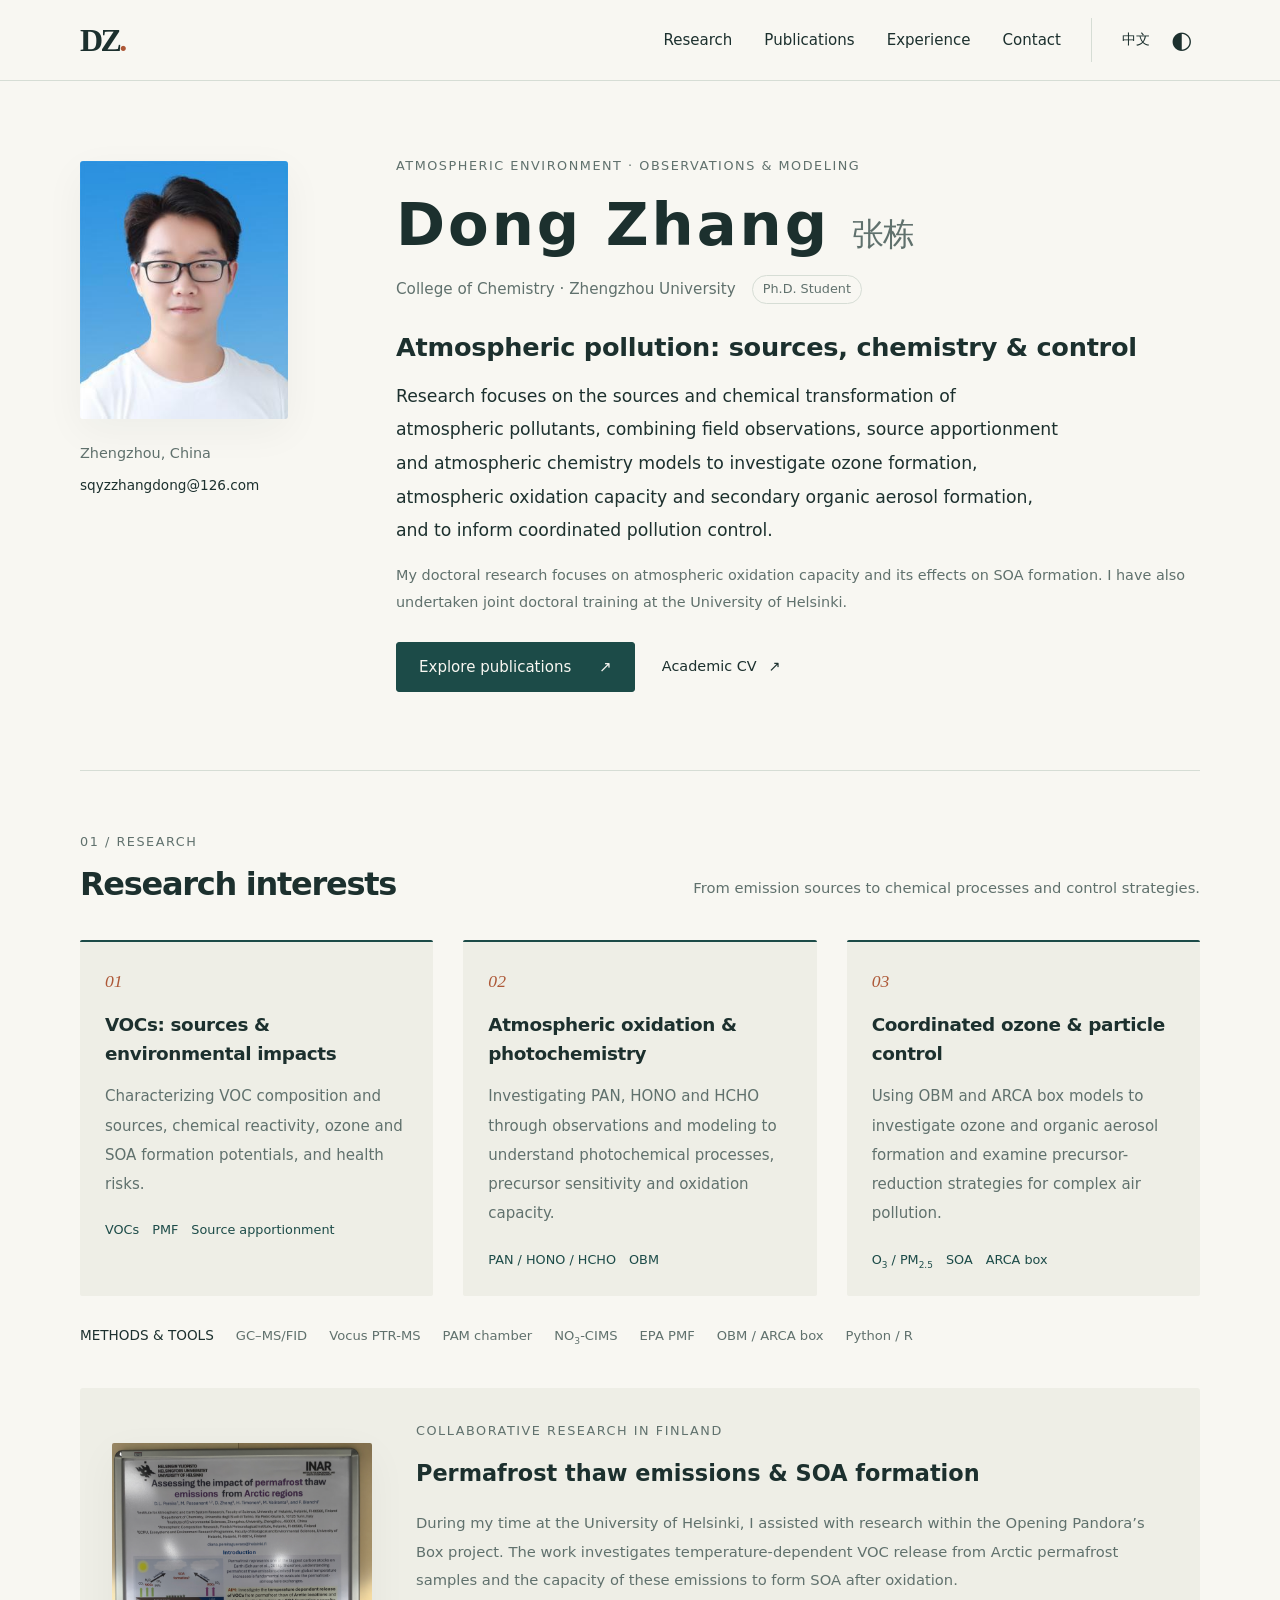
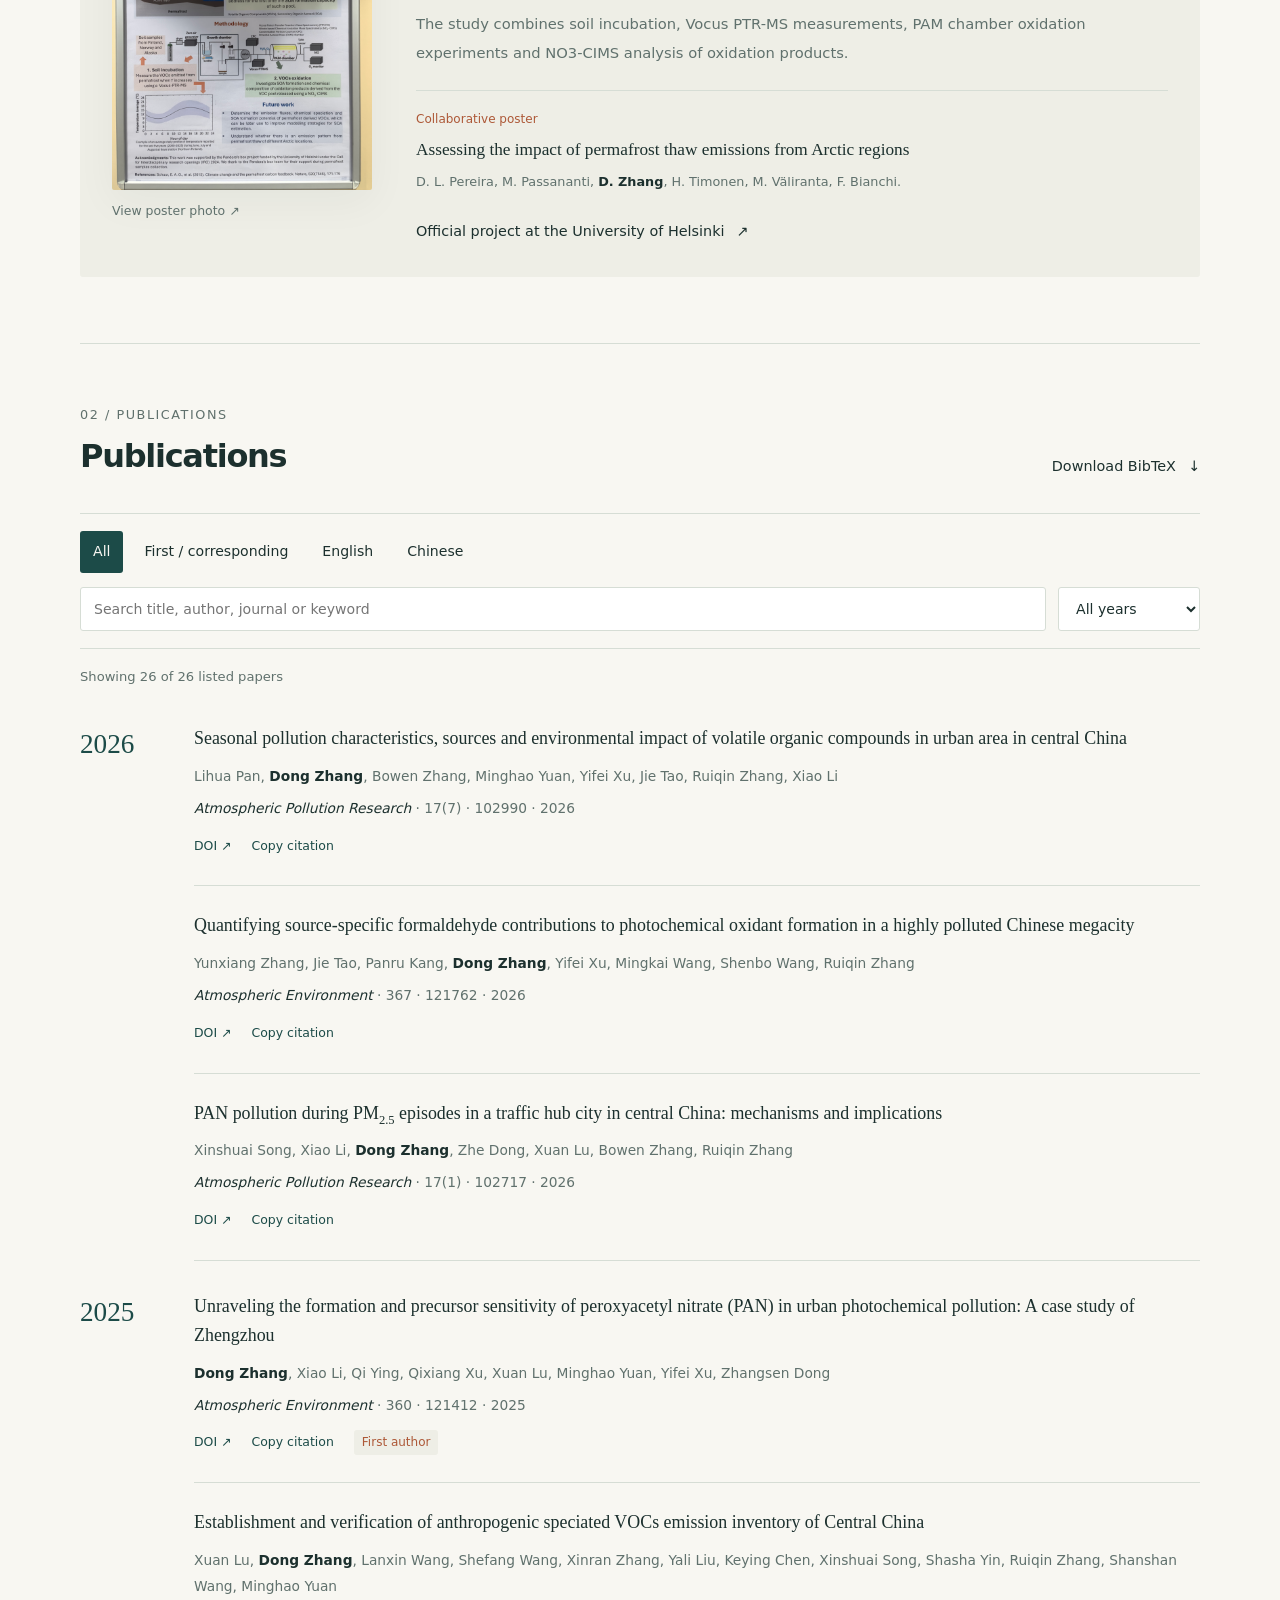
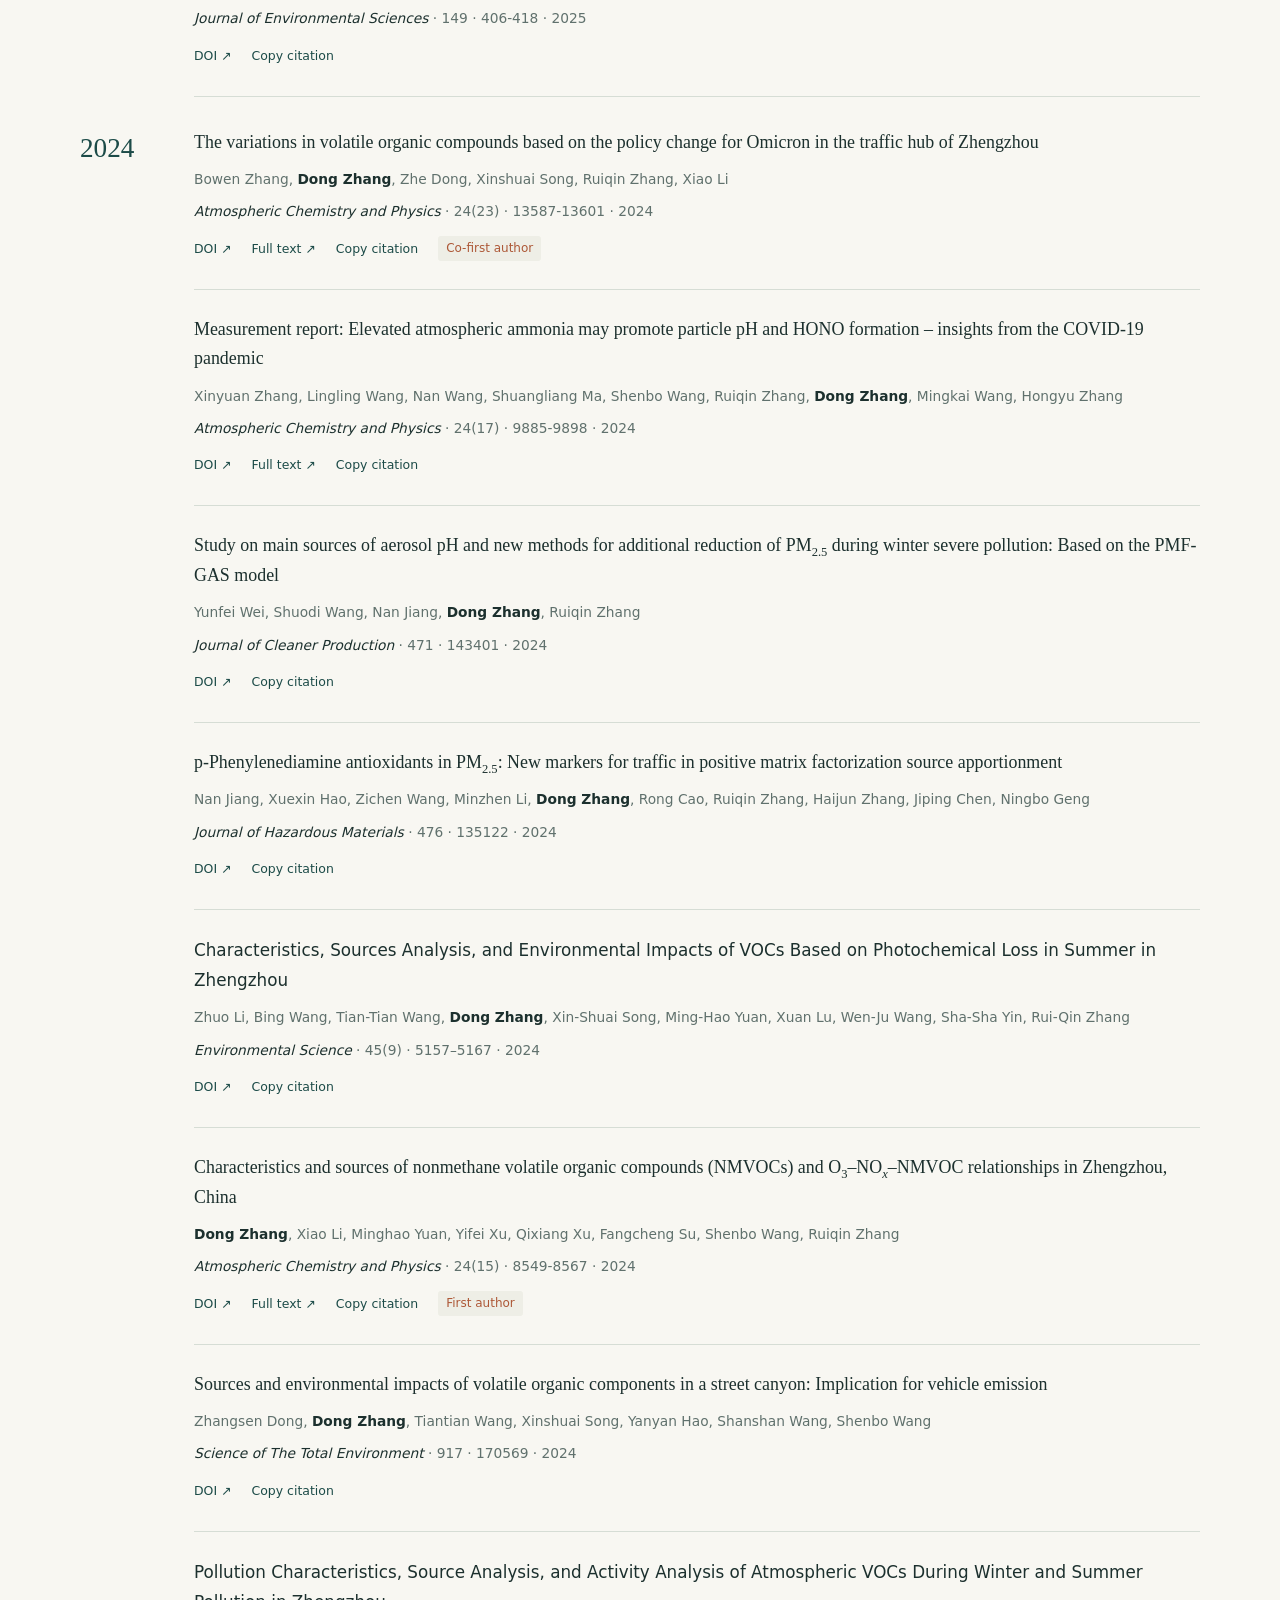
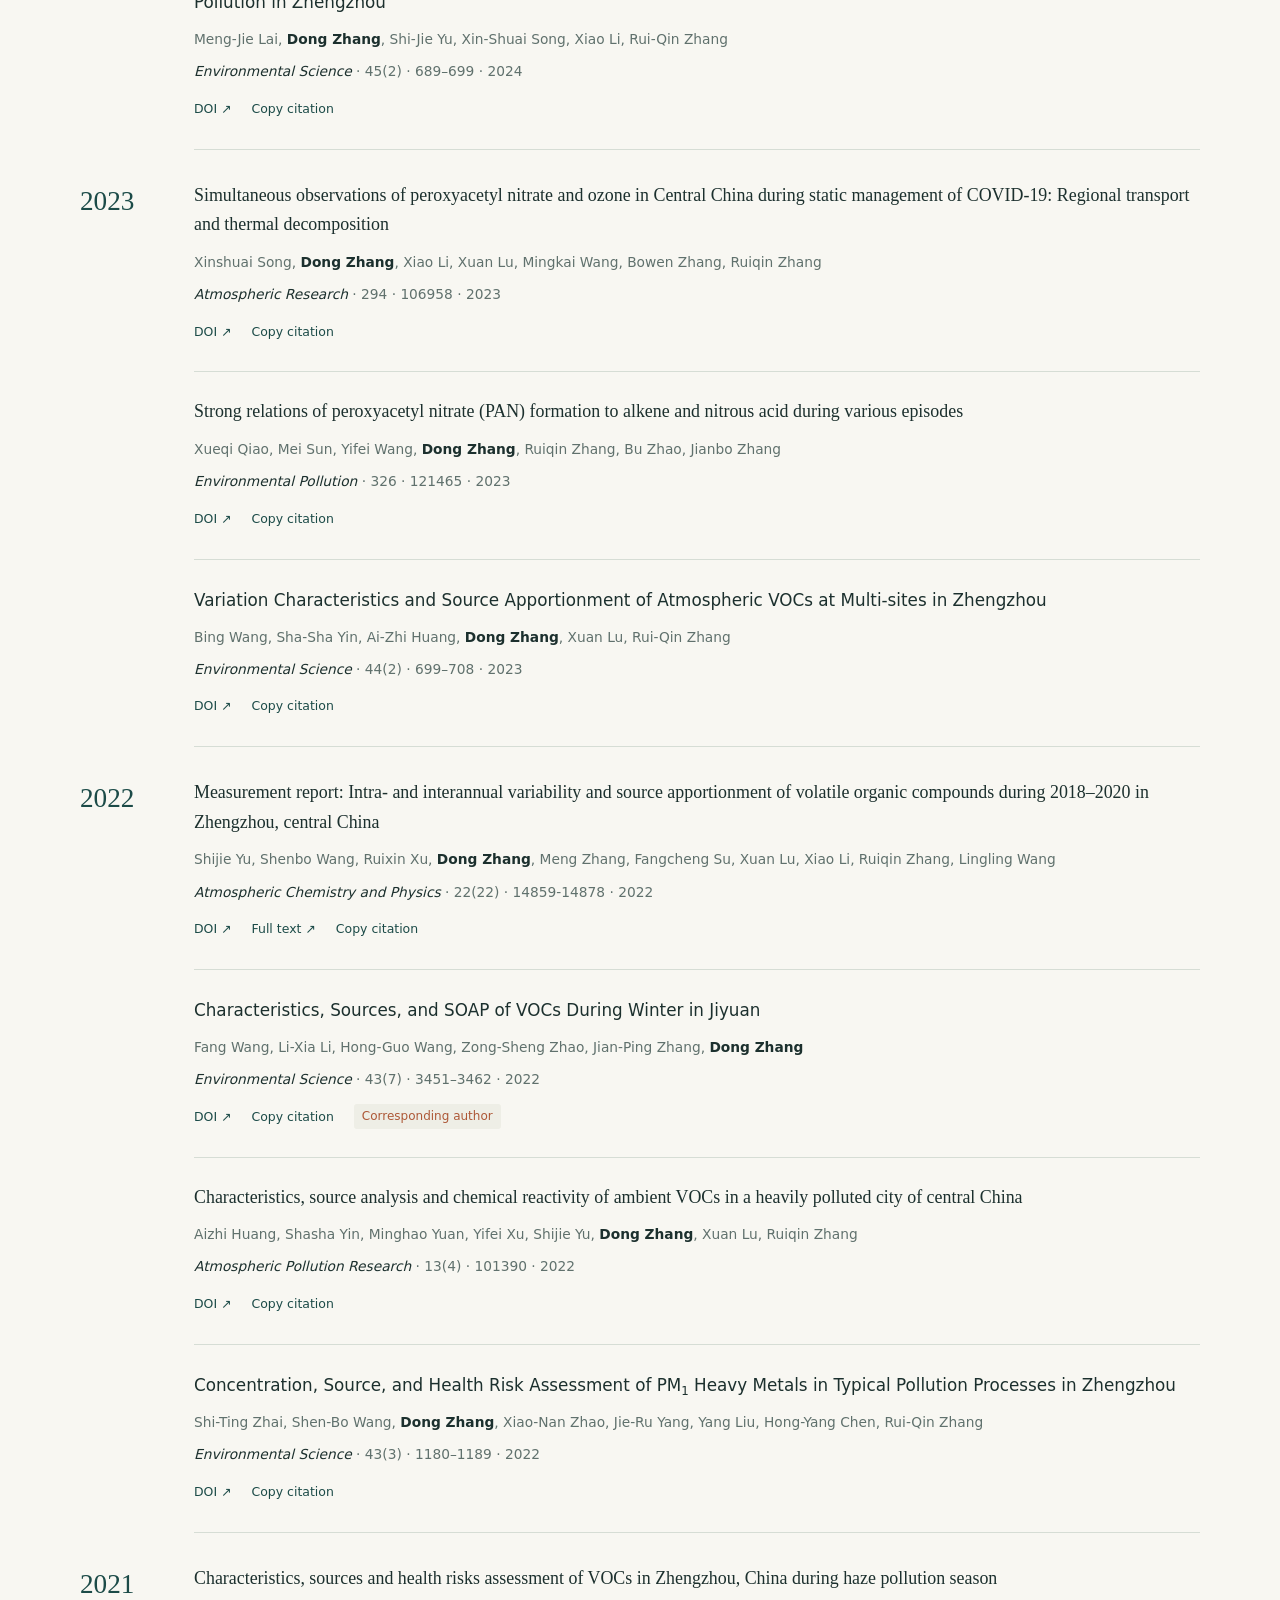
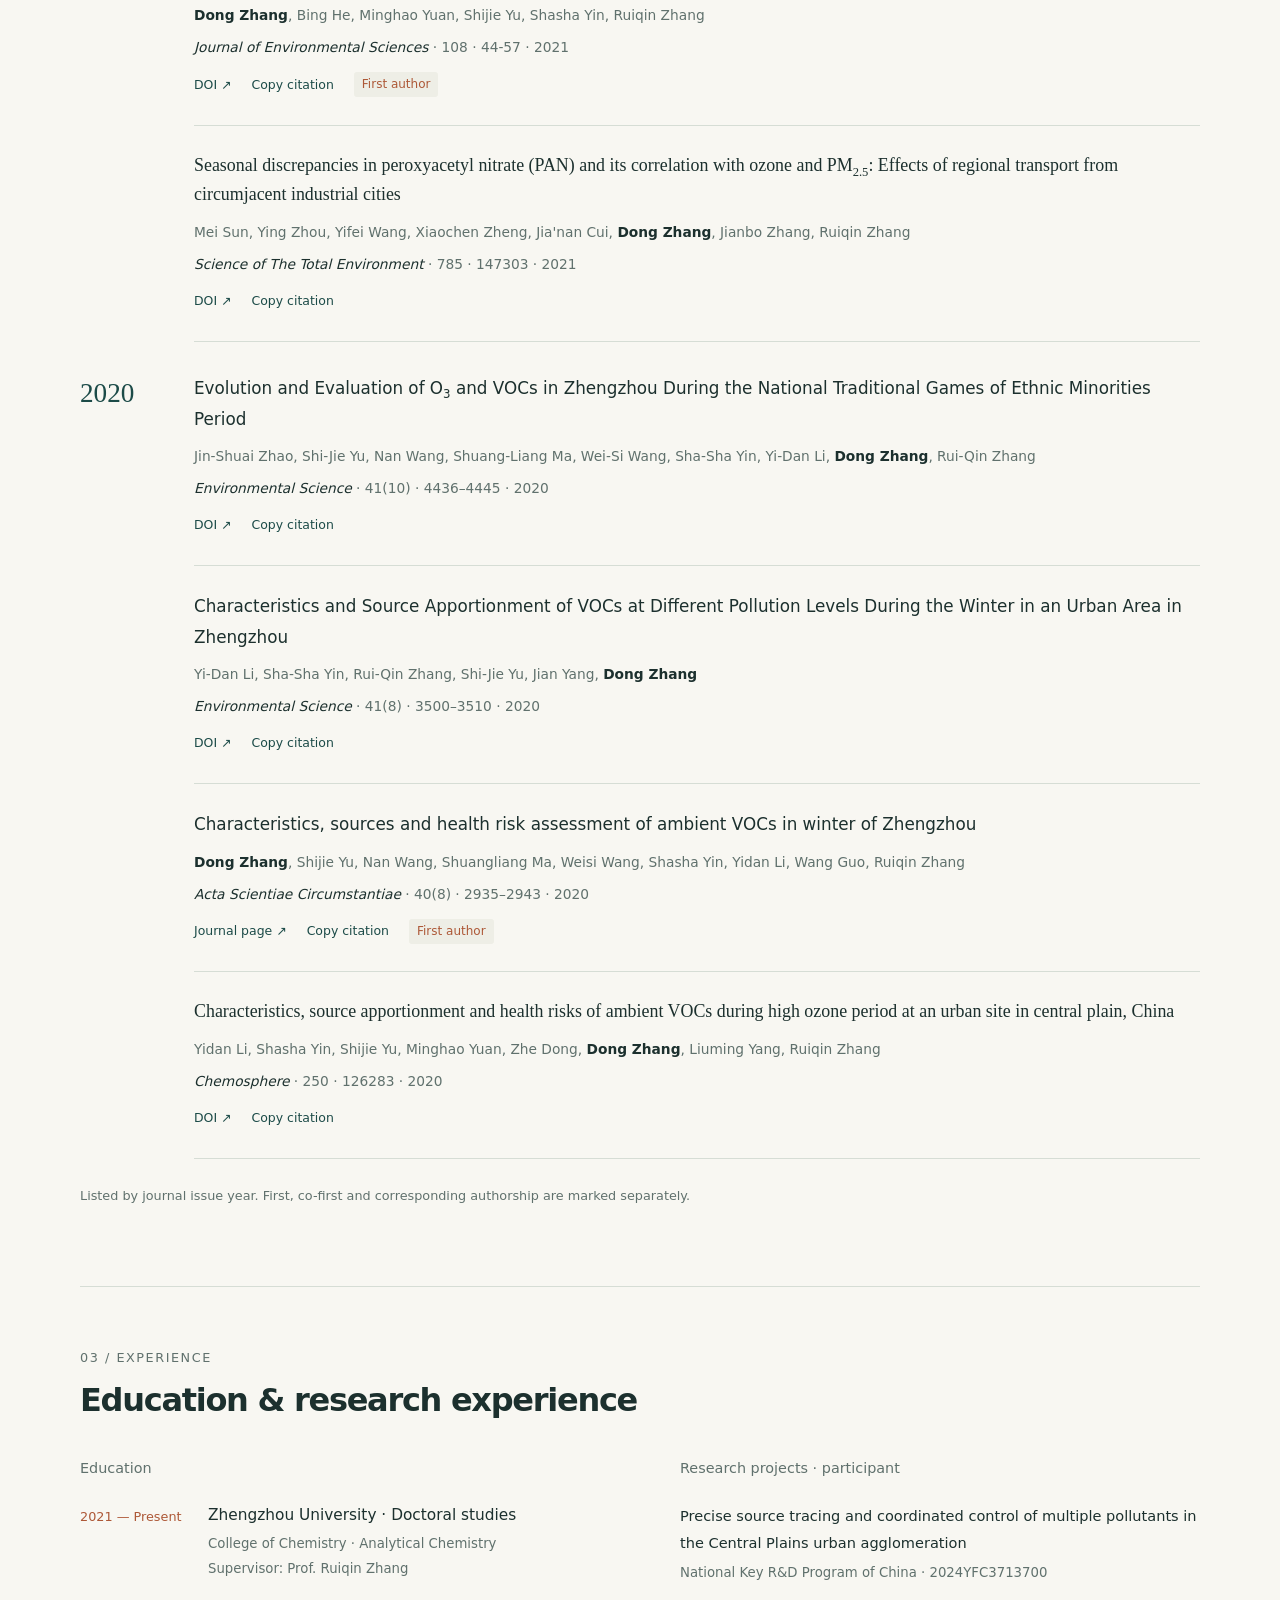
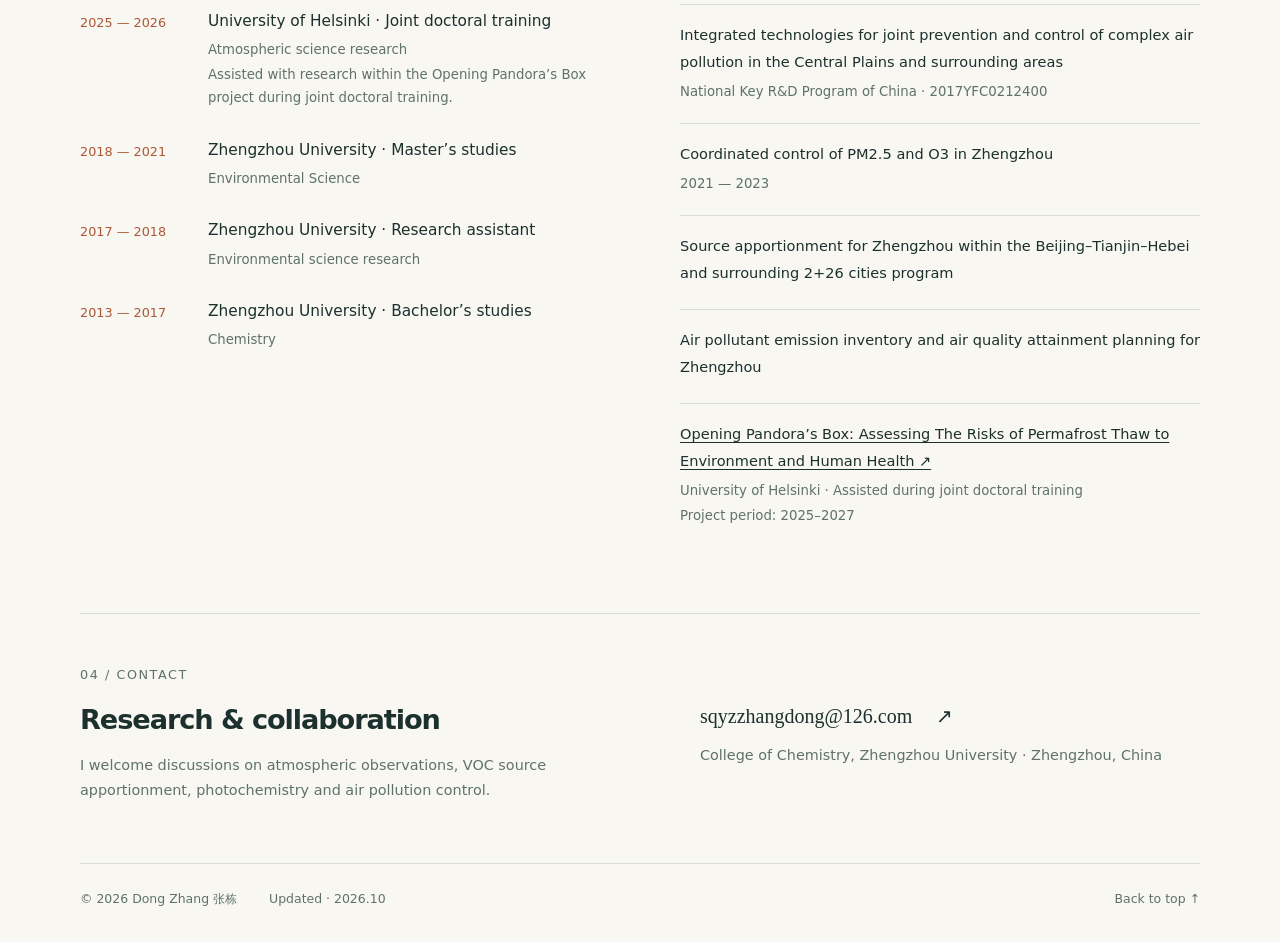
==== commit 1929b28c: "Publish Dong Zhang academic homepage and verified publications" ====
--- a/index.html
+++ b/index.html
@@ -81,7 +81,7 @@
     <div class="section-heading"><div><p class="eyebrow">03 / EXPERIENCE</p><h2 data-zh="教育与科研经历" data-en="Education & research experience">Education &amp; research experience</h2></div></div>
     <div class="experience-grid"><div><h3 class="subsection-label" data-zh="教育经历" data-en="Education">Education</h3><ol class="timeline">
       <li><span class="timeline-date" data-zh="2021 — 至今" data-en="2021 — Present">2021 — Present</span><div><h4 data-zh="郑州大学 · 博士研究生" data-en="Zhengzhou University · Doctoral studies">Zhengzhou University · Doctoral studies</h4><p data-zh="化学学院 · 分析化学" data-en="College of Chemistry · Analytical Chemistry">College of Chemistry · Analytical Chemistry</p><p data-zh="导师：张瑞芹教授" data-en="Supervisor: Prof. Ruiqin Zhang">Supervisor: Prof. Ruiqin Zhang</p></div></li>
-      <li><span class="timeline-date">2025 — 2026</span><div><h4 data-zh="赫尔辛基大学 · 联合培养" data-en="University of Helsinki · Joint doctoral training">University of Helsinki · Joint doctoral training</h4><p data-zh="大气科学研究" data-en="Atmospheric science research">Atmospheric science research</p></div></li>
+      <li><span class="timeline-date">2025 — 2026</span><div><h4 data-zh="赫尔辛基大学 · 联合培养" data-en="University of Helsinki · Joint doctoral training">University of Helsinki · Joint doctoral training</h4><p data-zh="大气科学研究" data-en="Atmospheric science research">Atmospheric science research</p><p data-zh="联合培养期间协助 Opening Pandora’s Box 项目相关研究。" data-en="Assisted with research within the Opening Pandora’s Box project during joint doctoral training.">Assisted with research within the Opening Pandora’s Box project during joint doctoral training.</p></div></li>
       <li><span class="timeline-date">2018 — 2021</span><div><h4 data-zh="郑州大学 · 硕士" data-en="Zhengzhou University · Master’s studies">Zhengzhou University · Master’s studies</h4><p data-zh="环境科学" data-en="Environmental Science">Environmental Science</p></div></li>
       <li><span class="timeline-date">2017 — 2018</span><div><h4 data-zh="郑州大学 · 科研助理" data-en="Zhengzhou University · Research assistant">Zhengzhou University · Research assistant</h4><p data-zh="环境科学研究" data-en="Environmental science research">Environmental science research</p></div></li>
       <li><span class="timeline-date">2013 — 2017</span><div><h4 data-zh="郑州大学 · 本科" data-en="Zhengzhou University · Bachelor’s studies">Zhengzhou University · Bachelor’s studies</h4><p data-zh="化学" data-en="Chemistry">Chemistry</p></div></li>
@@ -91,7 +91,7 @@
       <li><h4 data-zh="郑州市 PM2.5 与 O3 协同控制研究" data-en="Coordinated control of PM2.5 and O3 in Zhengzhou">Coordinated control of PM2.5 and O3 in Zhengzhou</h4><p>2021 — 2023</p></li>
       <li><h4 data-zh="京津冀及周边地区 2+26 城市来源解析研究 · 郑州市项目" data-en="Source apportionment for Zhengzhou within the Beijing–Tianjin–Hebei and surrounding 2+26 cities program">Source apportionment for Zhengzhou within the Beijing–Tianjin–Hebei and surrounding 2+26 cities program</h4></li>
       <li><h4 data-zh="郑州市大气污染源排放清单与环境质量限期达标规划编制" data-en="Air pollutant emission inventory and air quality attainment planning for Zhengzhou">Air pollutant emission inventory and air quality attainment planning for Zhengzhou</h4></li>
-      <li><h4><a href="https://researchportal.helsinki.fi/en/projects/opening-pandoras-box-assessing-the-risks-of-permafrost-thaw-to-en/" target="_blank" rel="noopener noreferrer">Opening Pandora’s Box: Assessing The Risks of Permafrost Thaw to Environment and Human Health ↗</a></h4><p data-zh="永久冻土融化对环境与人类健康的风险评估" data-en="University of Helsinki research project">University of Helsinki research project</p><p data-zh="赫尔辛基大学 · 项目周期：2025—2027" data-en="University of Helsinki · Project period: 2025–2027">University of Helsinki · Project period: 2025–2027</p></li>
+      <li id="pandora-project"><h4><a href="https://researchportal.helsinki.fi/en/projects/opening-pandoras-box-assessing-the-risks-of-permafrost-thaw-to-en/" target="_blank" rel="noopener noreferrer">Opening Pandora’s Box: Assessing The Risks of Permafrost Thaw to Environment and Human Health ↗</a></h4><p data-zh="赫尔辛基大学 · 联合培养期间协助研究" data-en="University of Helsinki · Assisted during joint doctoral training">University of Helsinki · Assisted during joint doctoral training</p><p data-zh="项目周期：2025—2027" data-en="Project period: 2025–2027">Project period: 2025–2027</p></li>
     </ul></div></div>
   </section>
   <section id="contact" class="section-shell contact-section"><div><p class="eyebrow">04 / CONTACT</p><h2 data-zh="学术交流与合作" data-en="Research & collaboration">Research &amp; collaboration</h2><p data-zh="欢迎就大气观测、VOCs 来源解析、光化学过程与污染控制开展交流。" data-en="I welcome discussions on atmospheric observations, VOC source apportionment, photochemistry and air pollution control.">I welcome discussions on atmospheric observations, VOC source apportionment, photochemistry and air pollution control.</p></div><div class="contact-details"><a class="contact-email" href="mailto:sqyzzhangdong@126.com">sqyzzhangdong@126.com <span aria-hidden="true">↗</span></a><p data-zh="郑州大学化学学院 · 中国河南郑州" data-en="College of Chemistry, Zhengzhou University · Zhengzhou, China">College of Chemistry, Zhengzhou University · Zhengzhou, China</p></div></section>
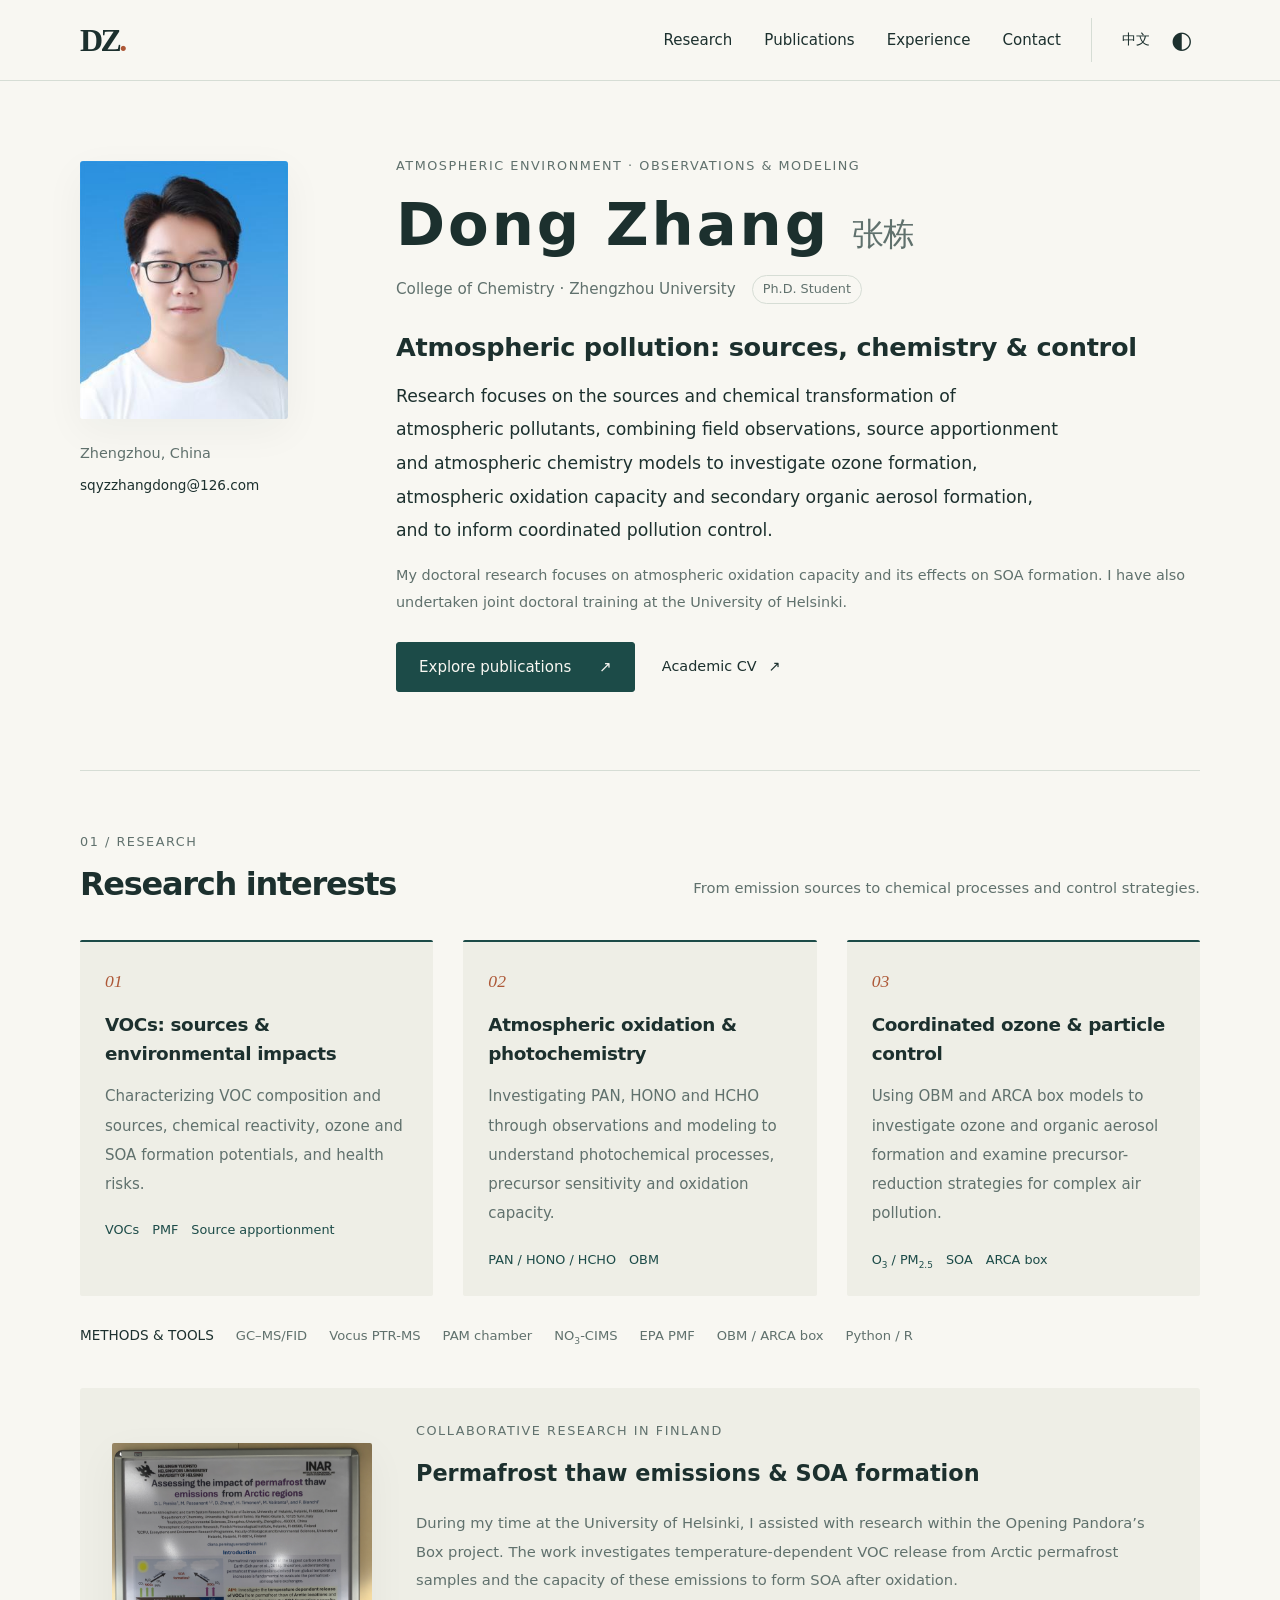
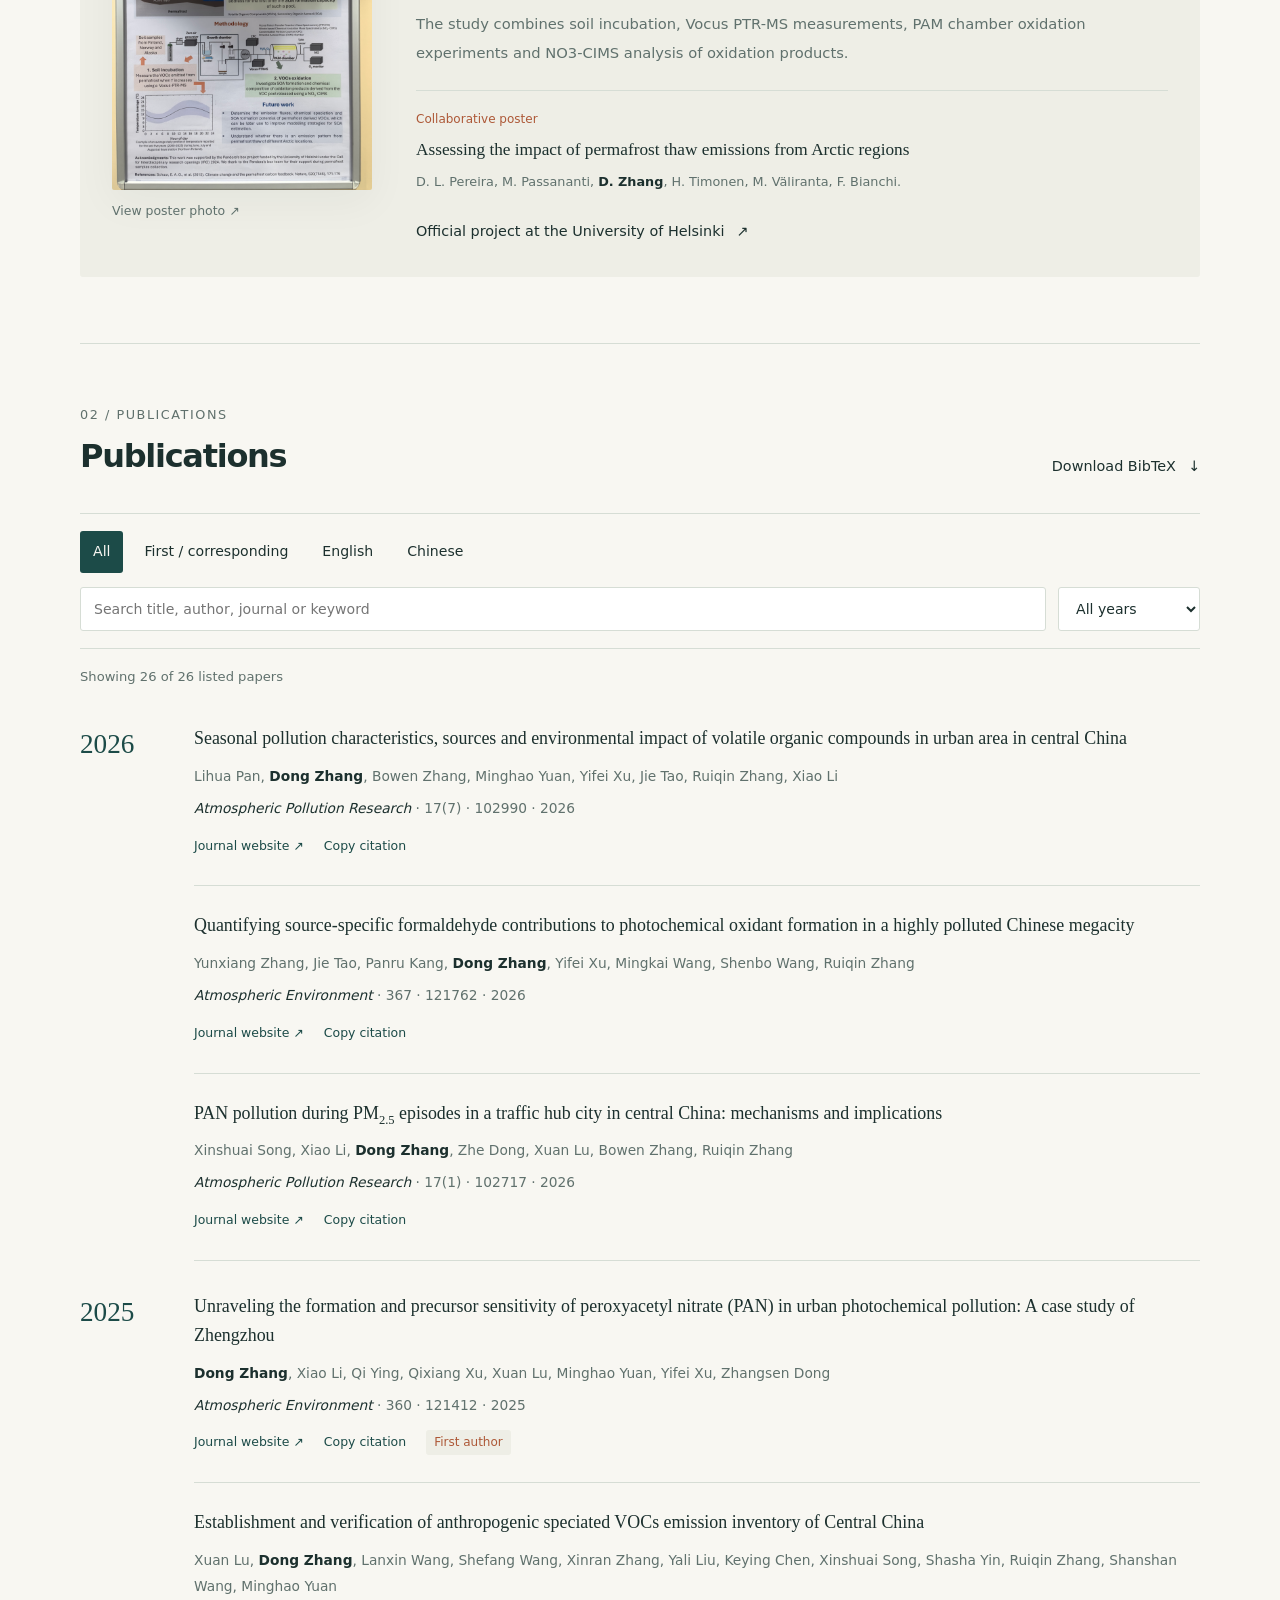
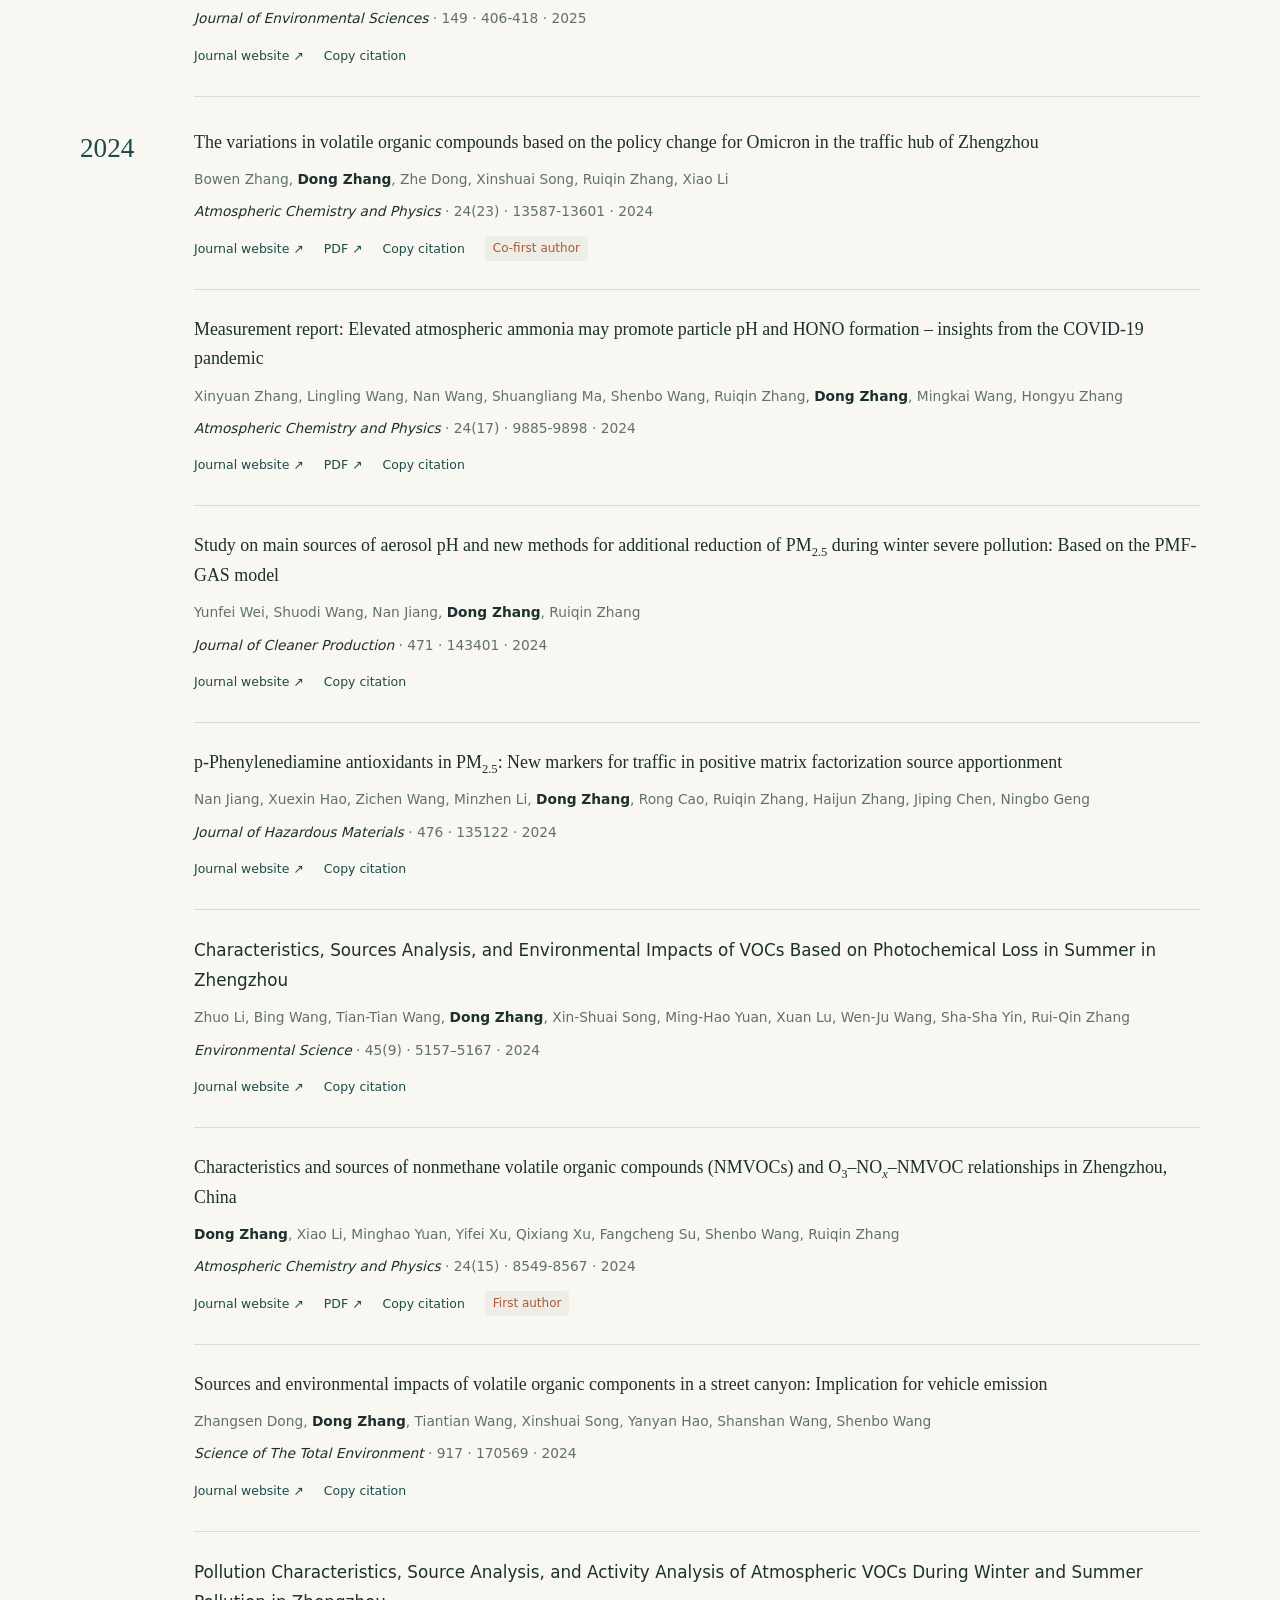
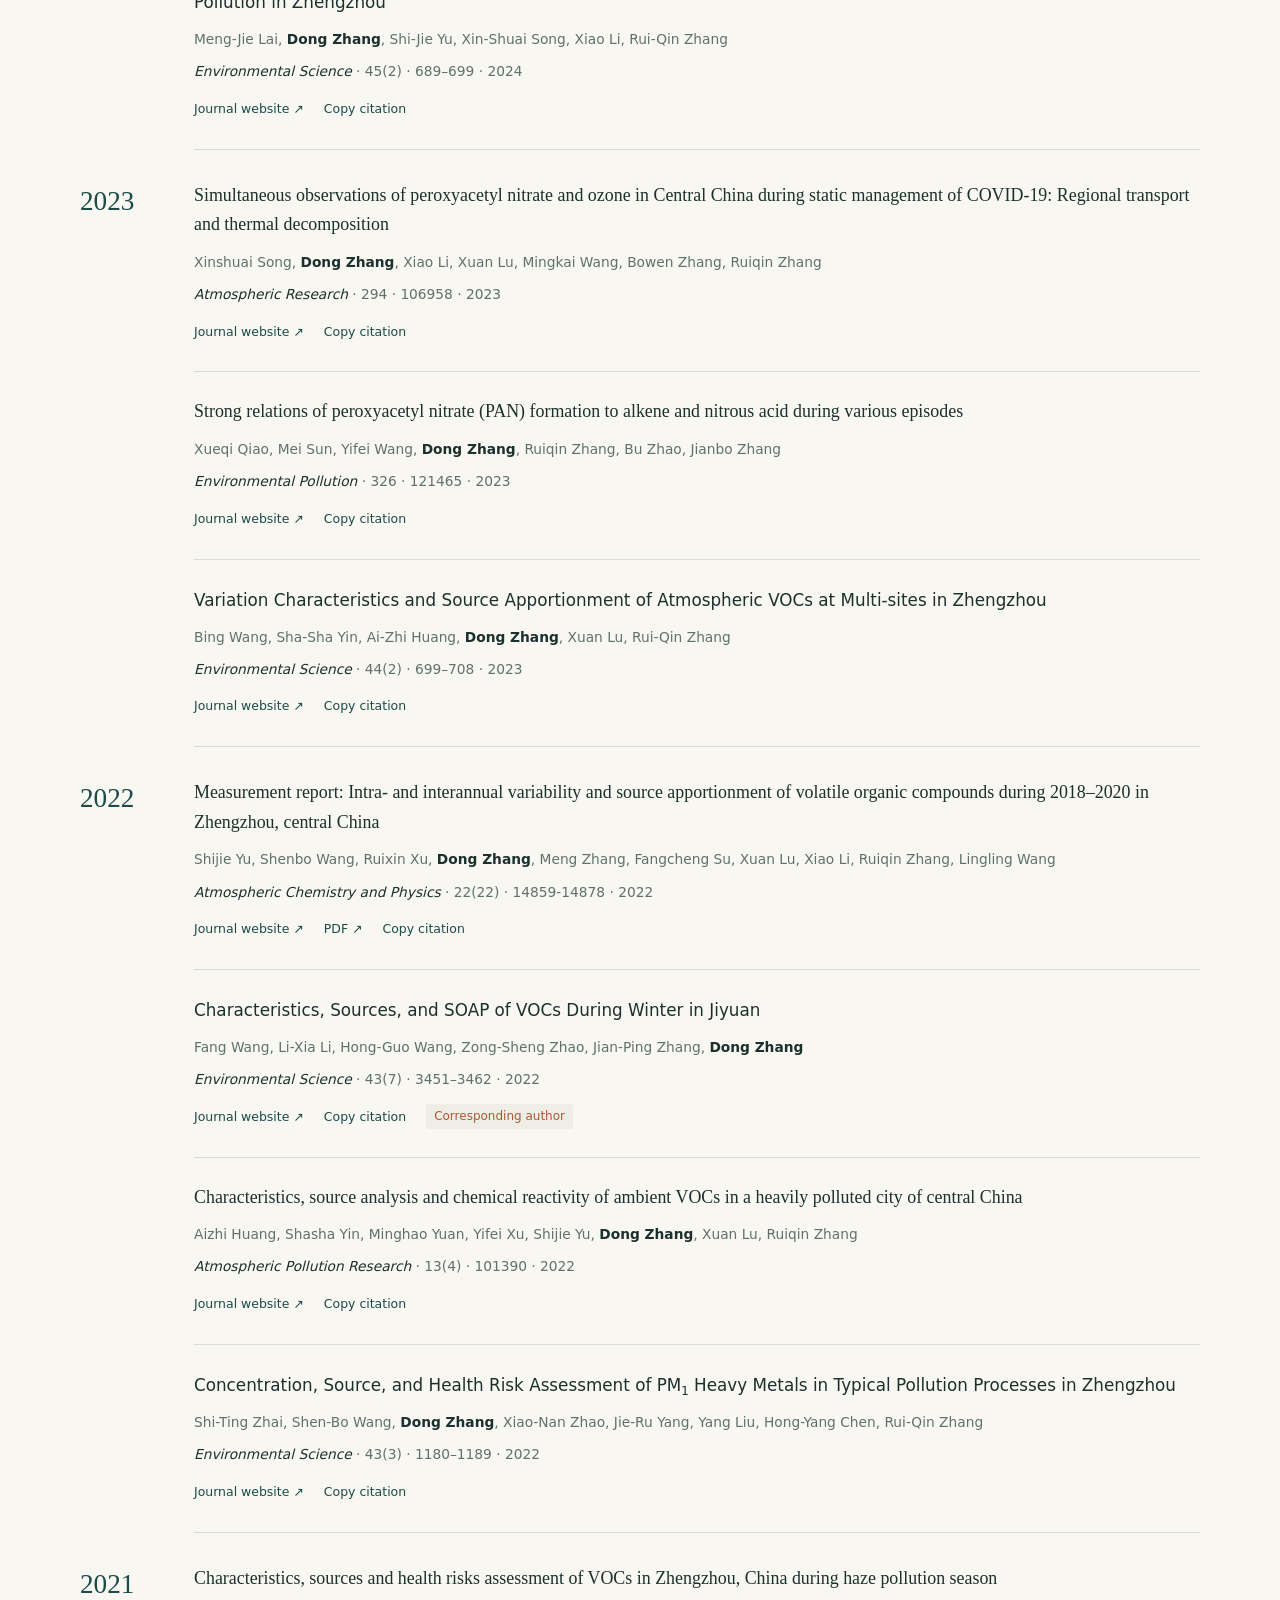
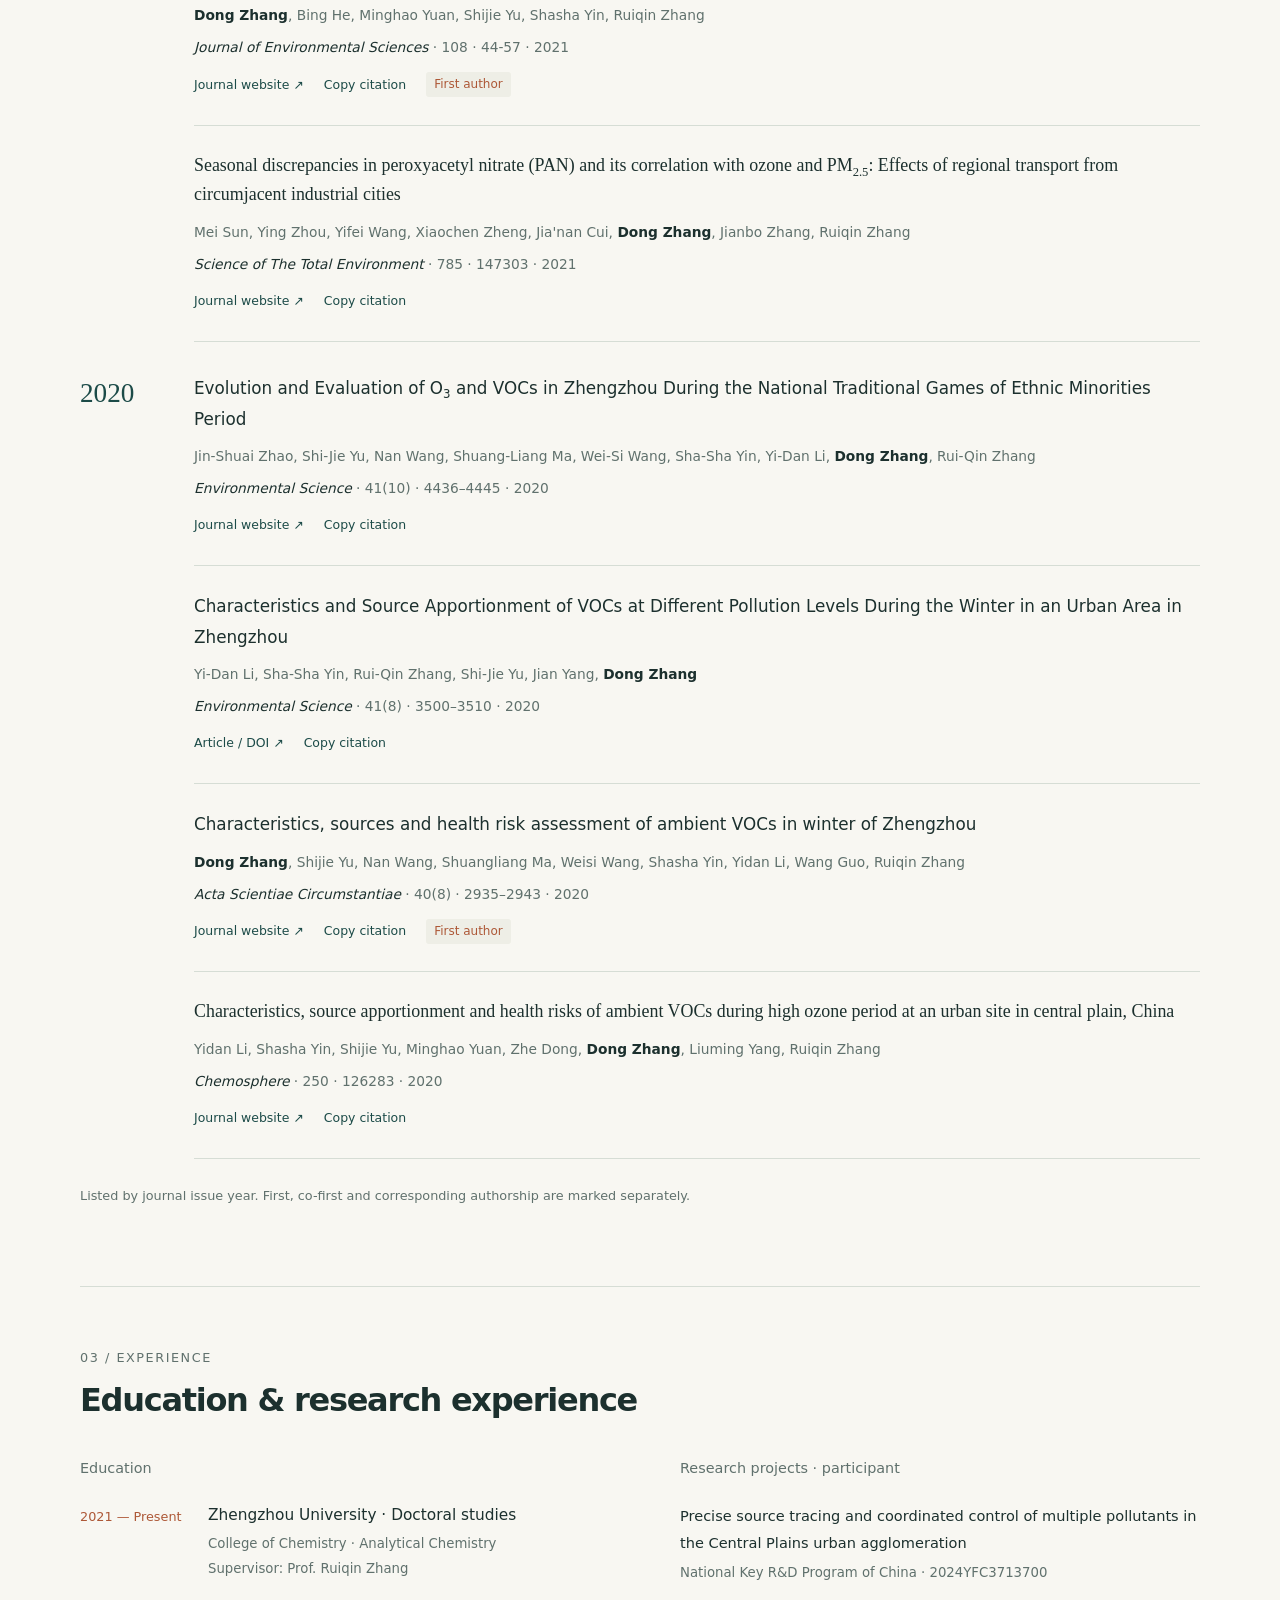
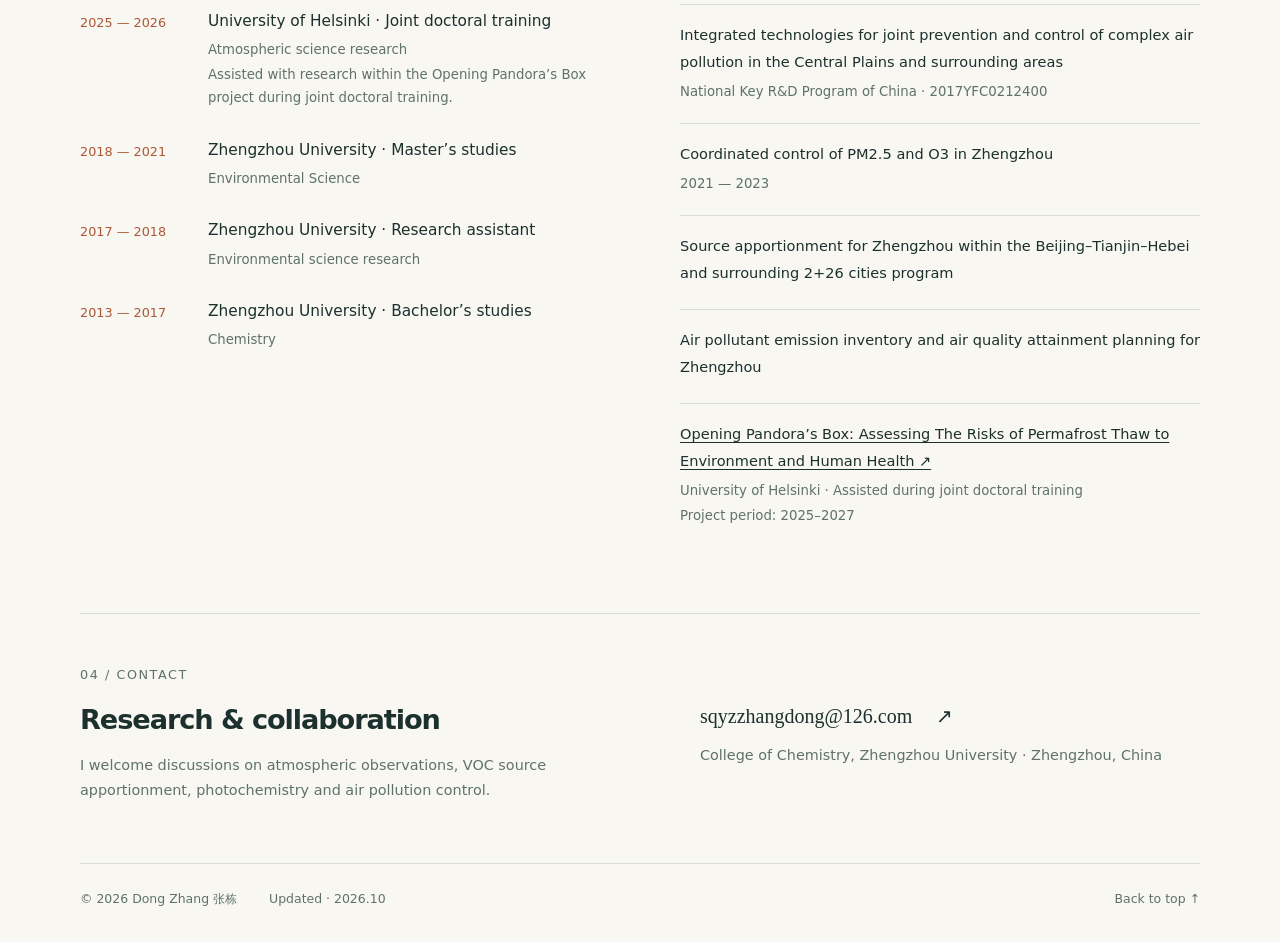
==== commit de027fed: "Publish Dong Zhang academic homepage and verified publications" ====
--- a/index.html
+++ b/index.html
@@ -16,8 +16,8 @@
   <title>Dong Zhang · Atmospheric Pollution Research</title>
   <link rel="icon" type="image/svg+xml" href="favicon.svg">
   <link rel="stylesheet" href="style.css">
-  <script src="data.js" defer></script>
-  <script src="app.js?v=20261008-en" defer></script>
+  <script src="data.js?v=20261008-links" defer></script>
+  <script src="app.js?v=20261008-links" defer></script>
 </head>
 <body>
 <a class="skip" href="#main" data-zh="跳至正文" data-en="Skip to content">Skip to content</a>
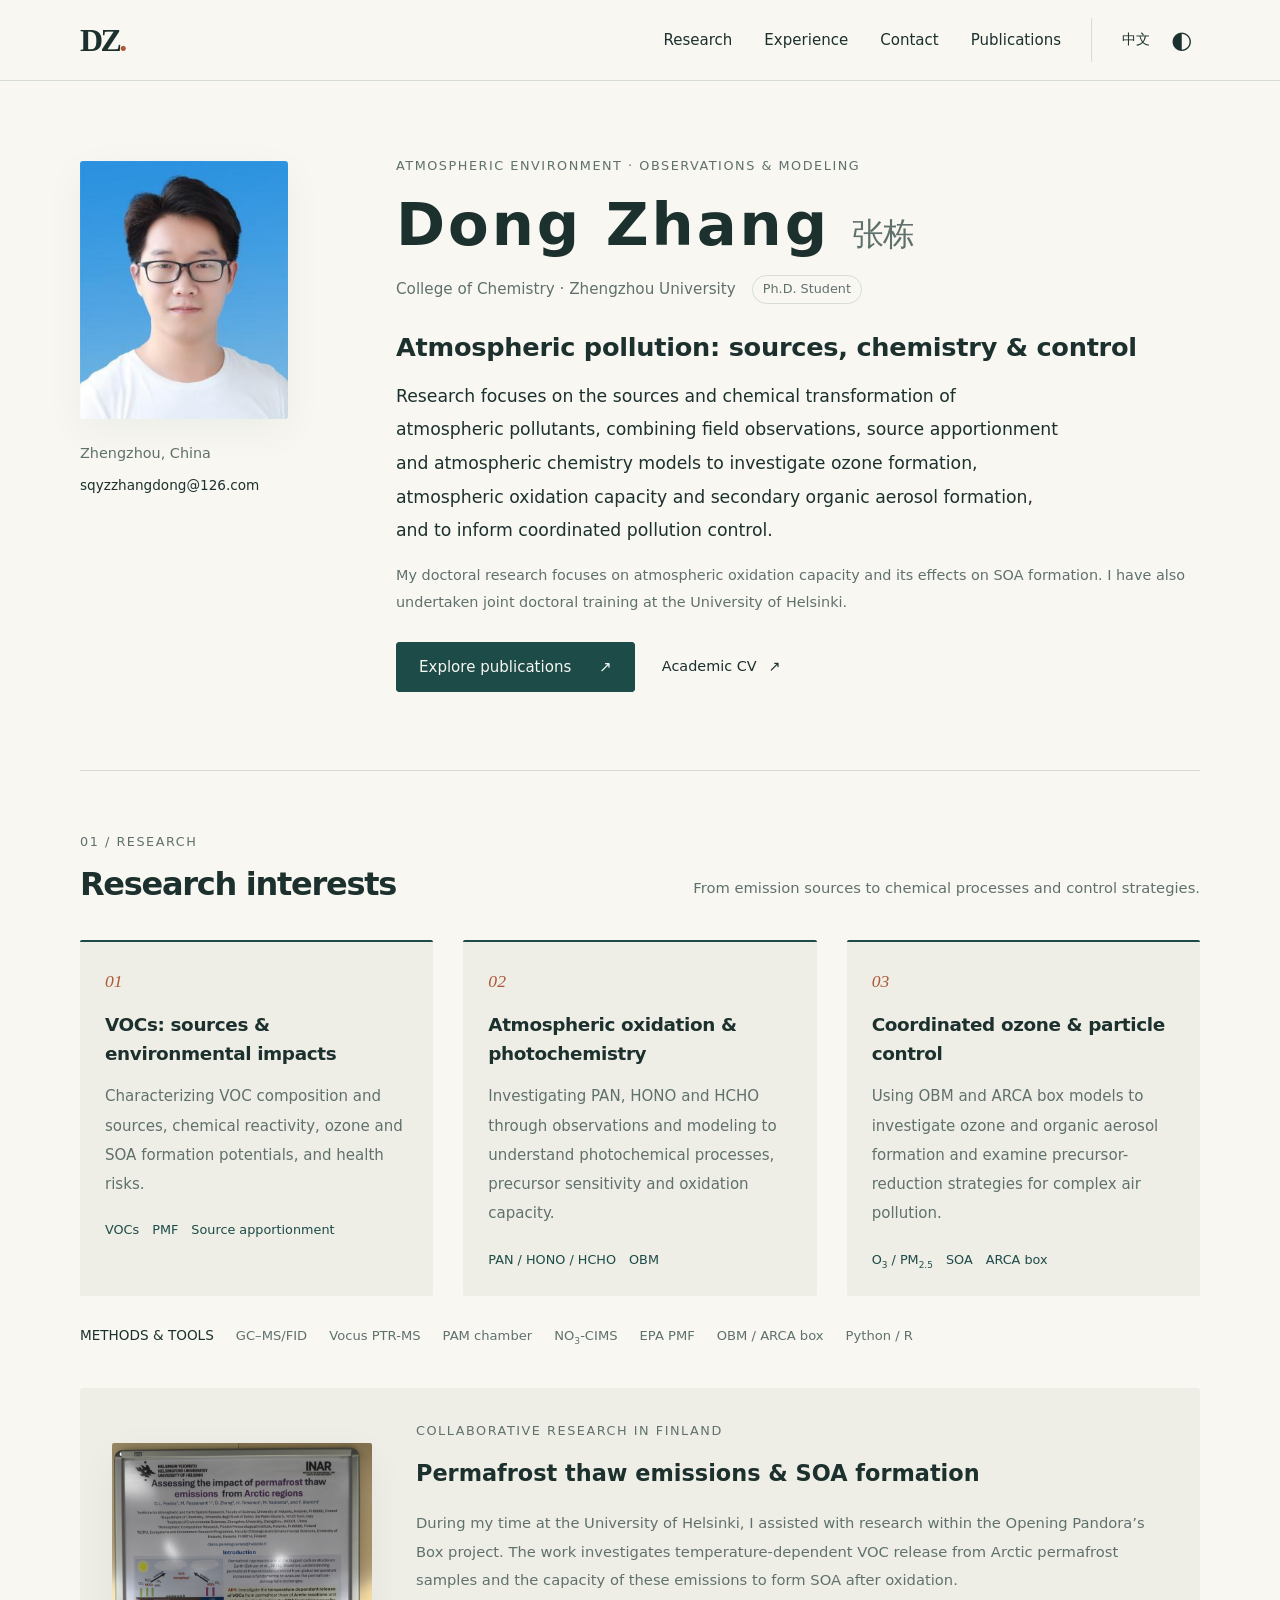
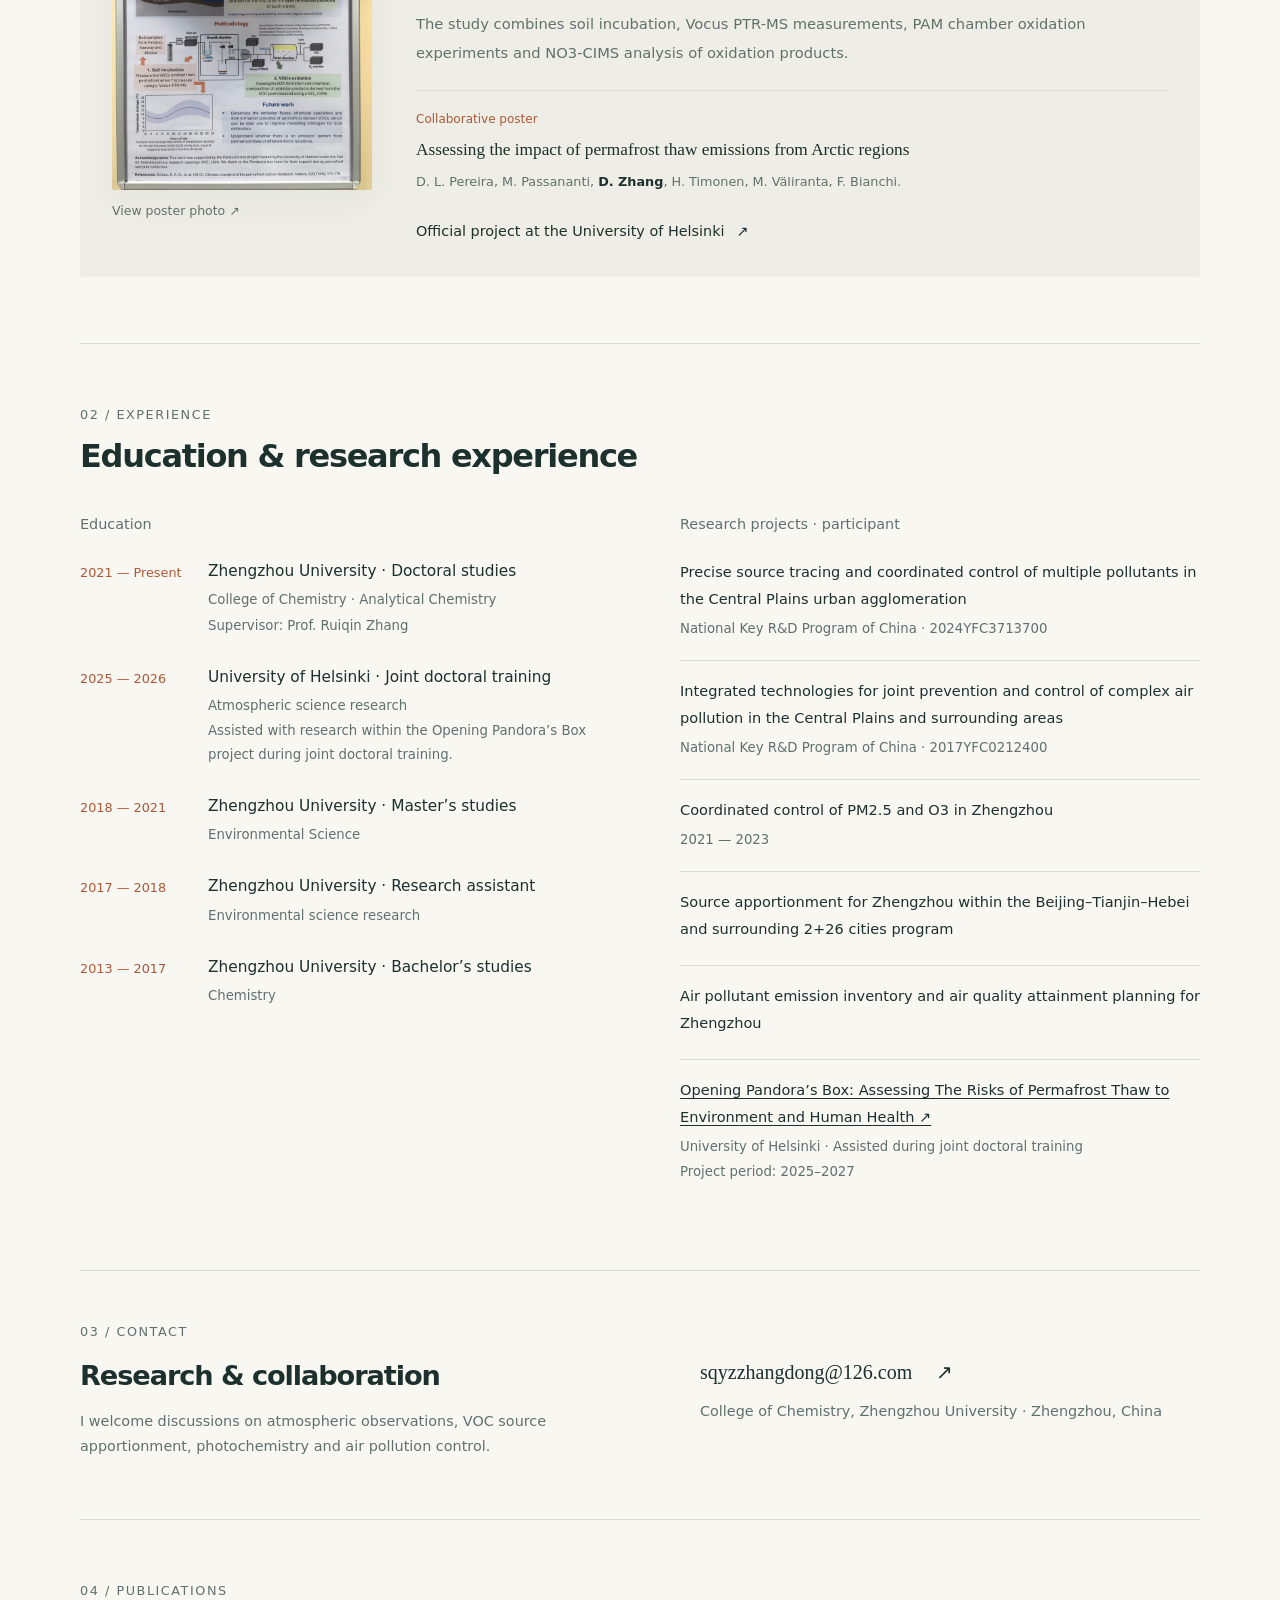
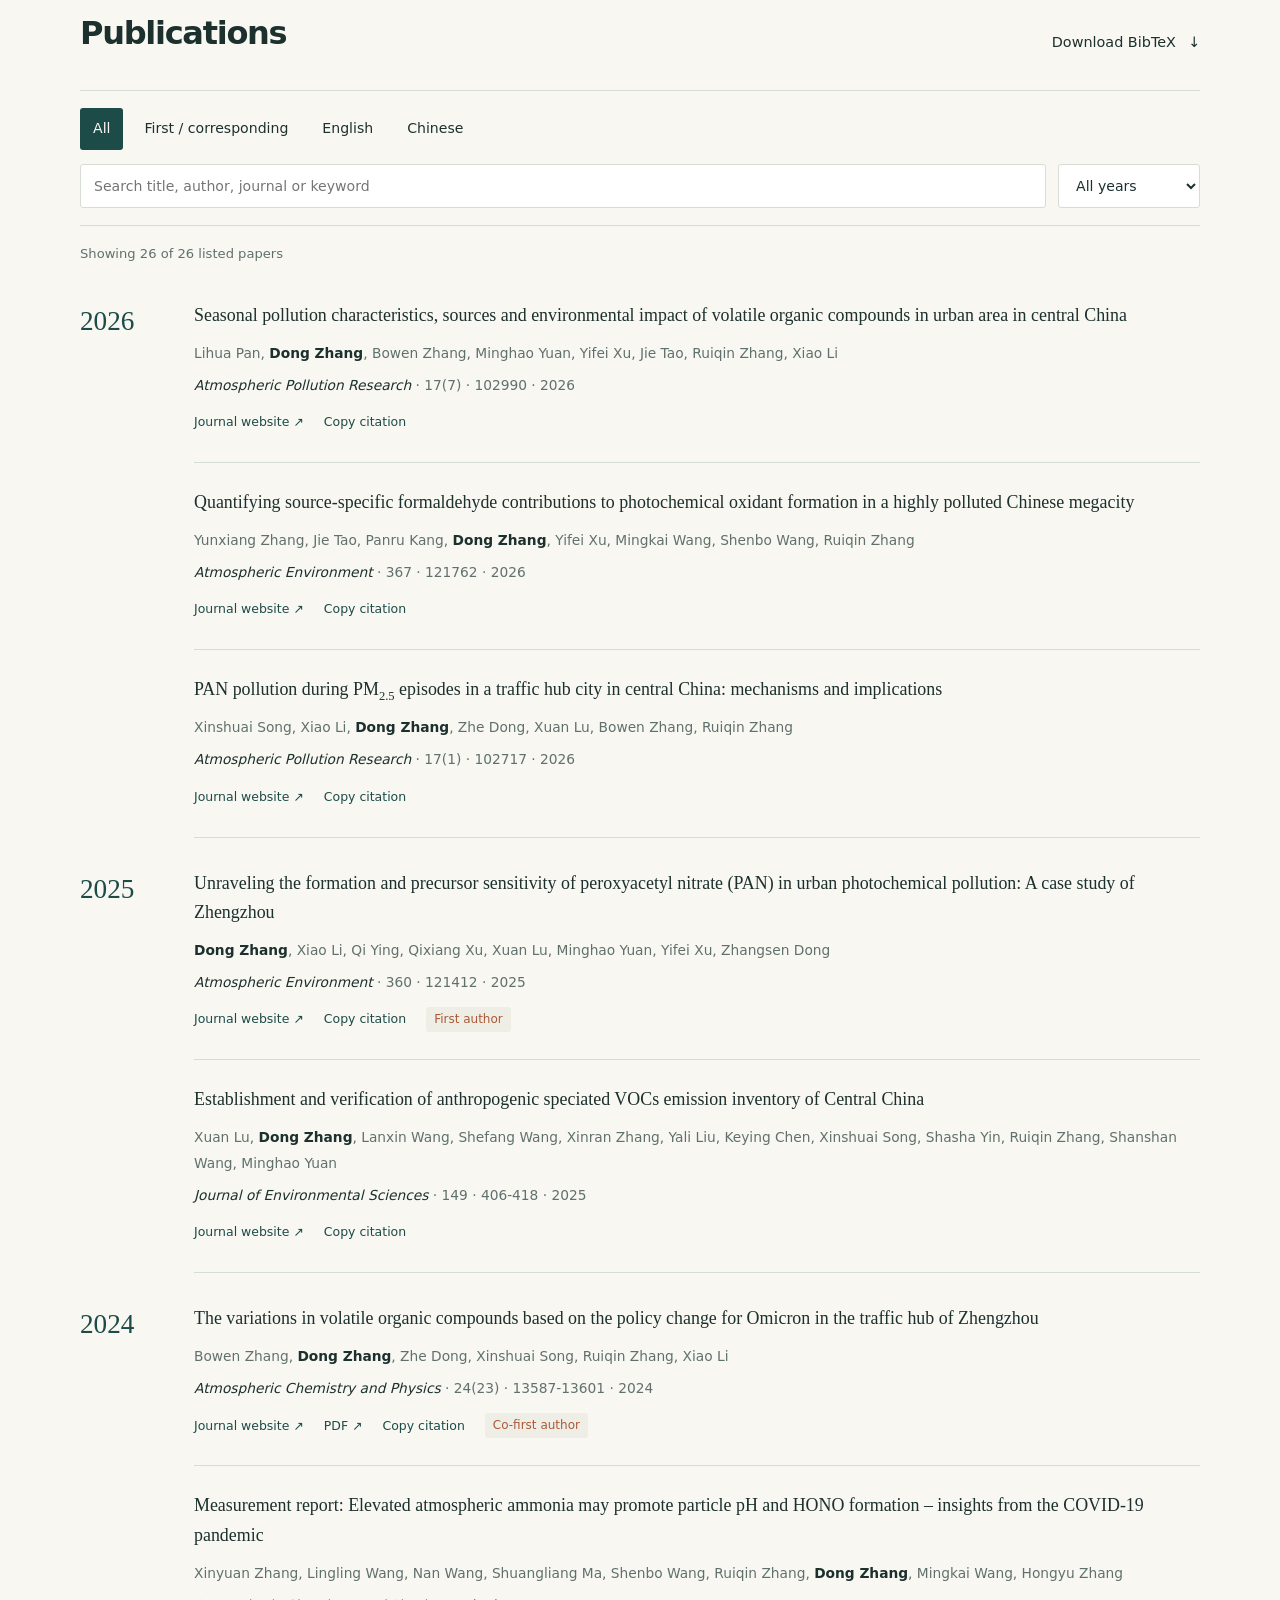
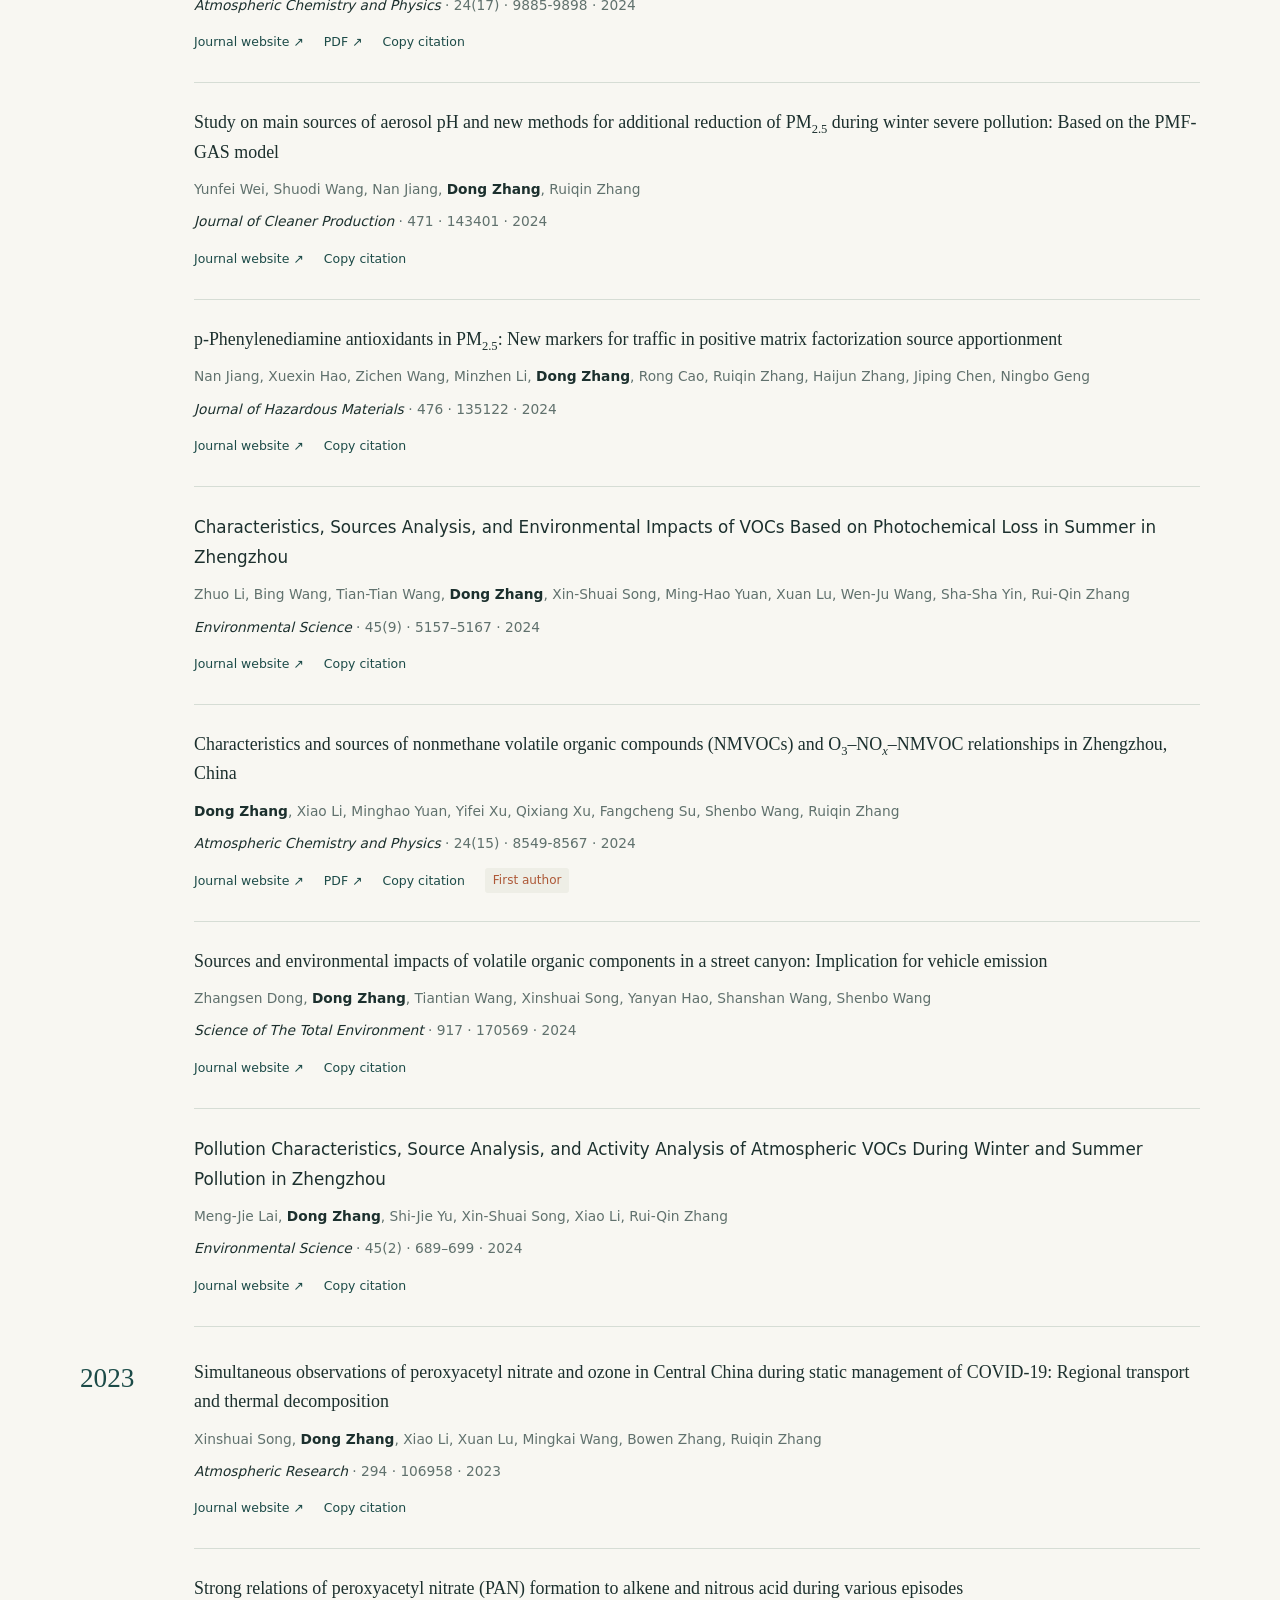
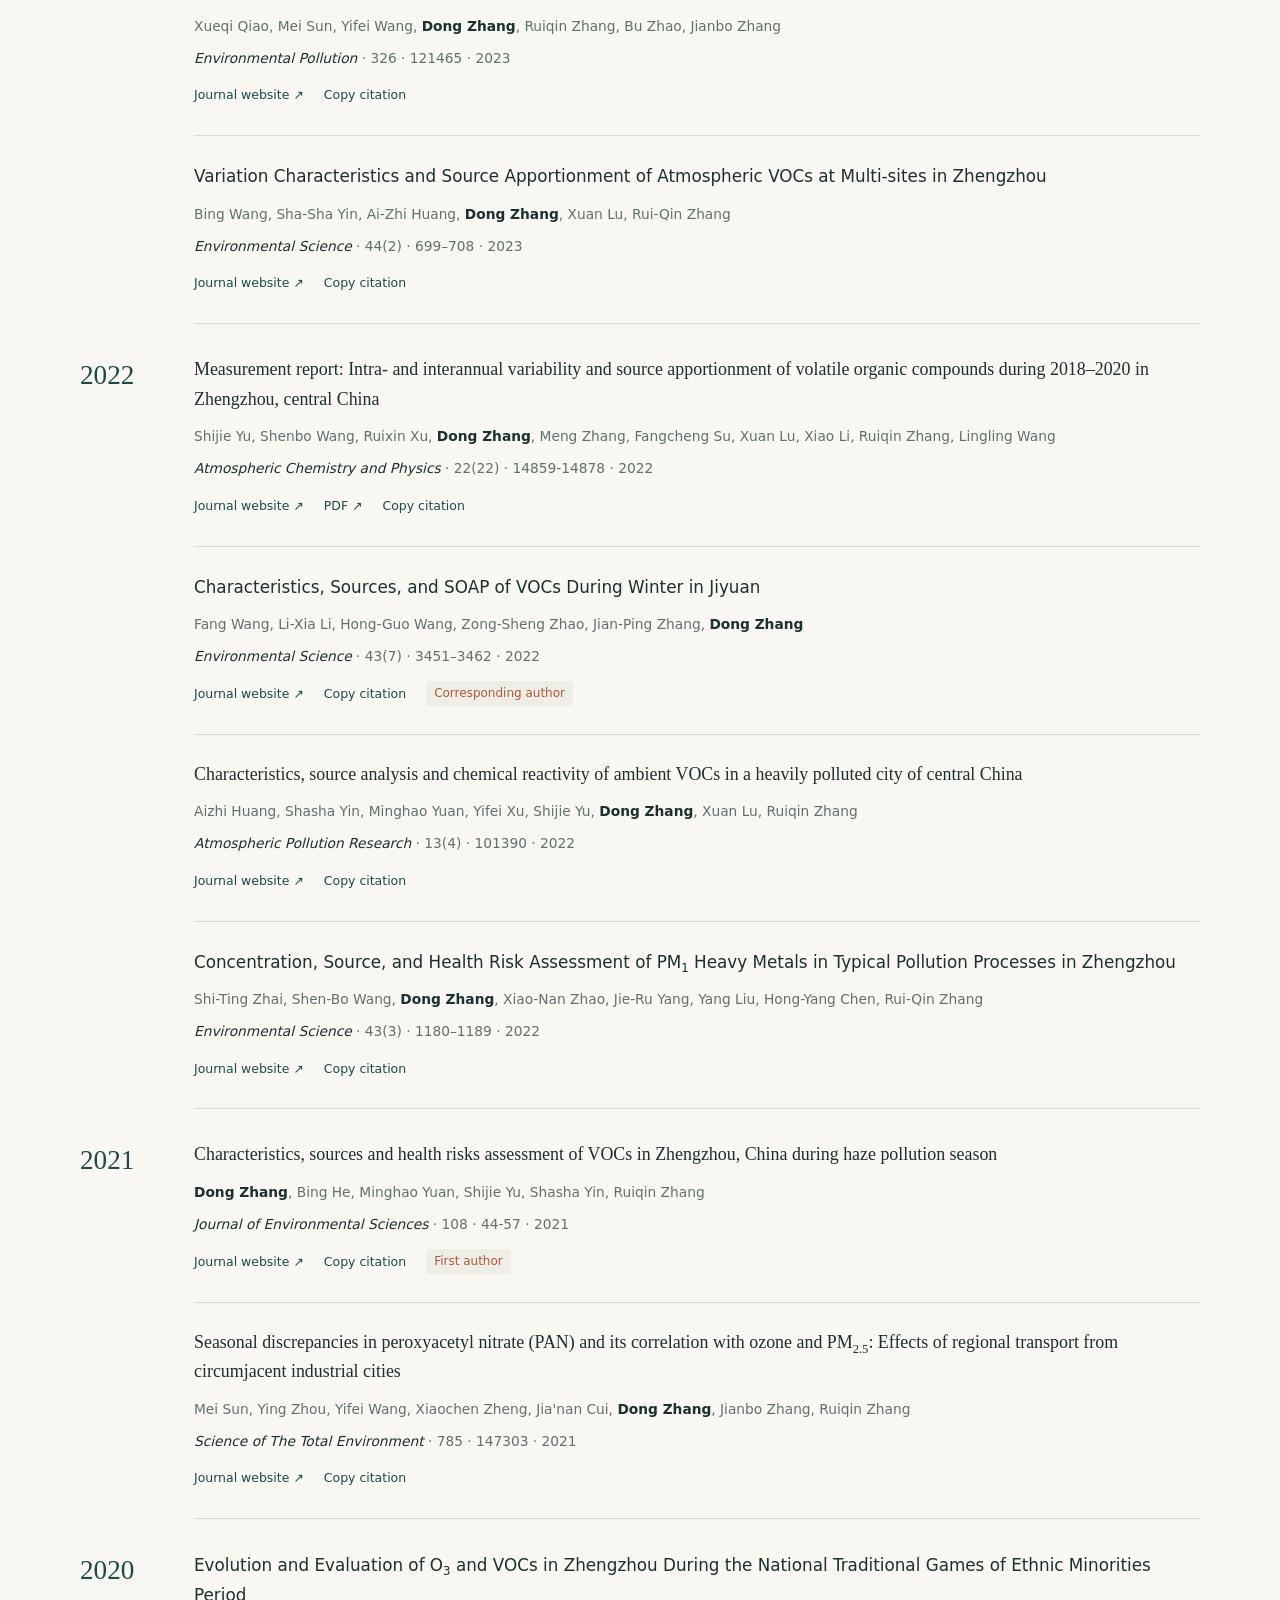
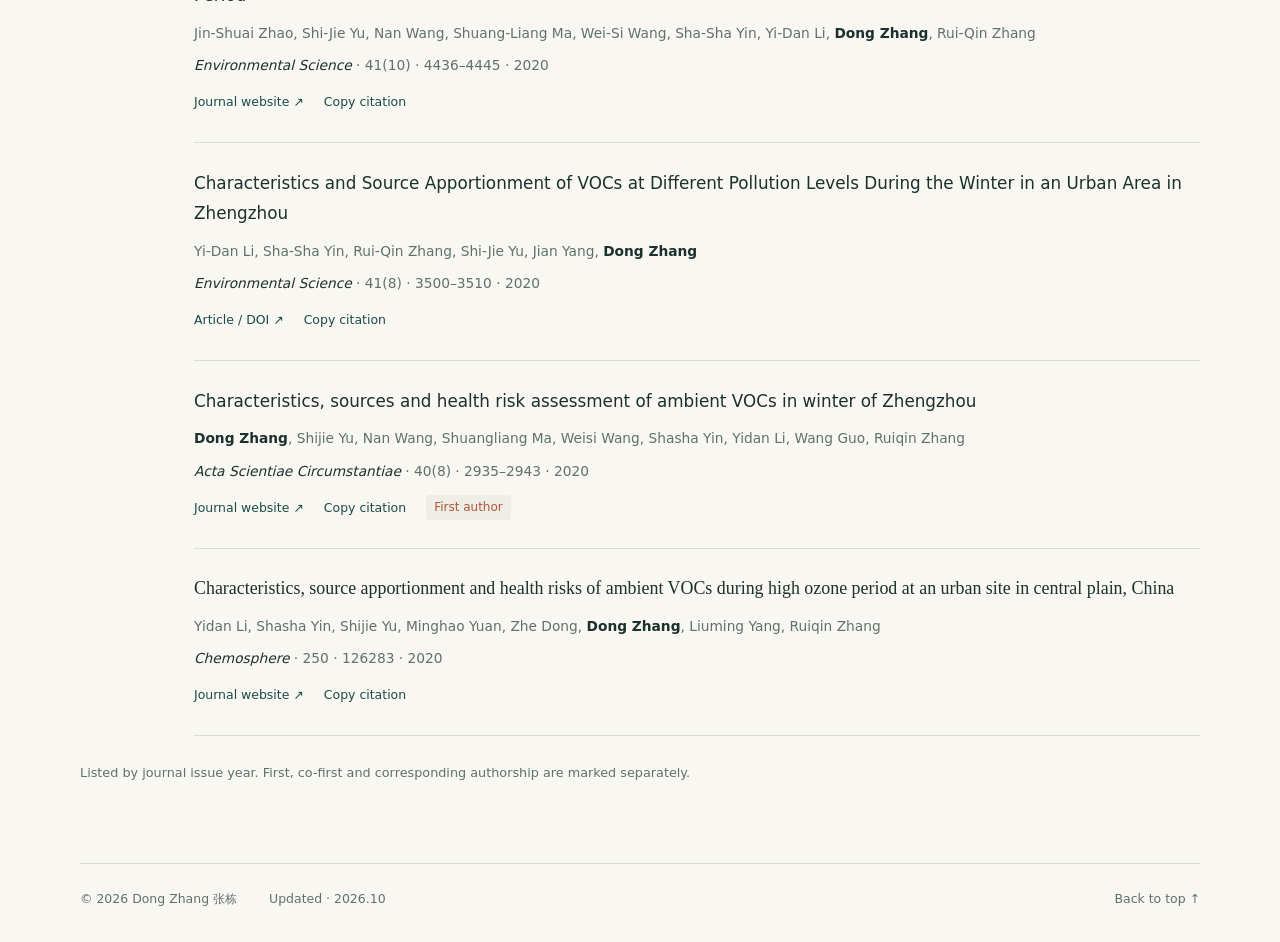
==== commit 012e8c32: "Publish Dong Zhang academic homepage and verified publications" ====
--- a/index.html
+++ b/index.html
@@ -26,9 +26,9 @@
     <a class="brand" href="#home" aria-label="Dong Zhang home">DZ<span class="brand-dot">.</span></a>
     <nav aria-label="Main navigation">
       <a href="#research" data-zh="研究" data-en="Research">Research</a>
-      <a href="#publications" data-zh="论文" data-en="Publications">Publications</a>
       <a href="#experience" data-zh="经历" data-en="Experience">Experience</a>
       <a href="#contact" data-zh="联系" data-en="Contact">Contact</a>
+      <a href="#publications" data-zh="论文" data-en="Publications">Publications</a>
     </nav>
     <div class="header-tools">
       <button id="lang-toggle" type="button" aria-label="切换中文">中文</button>
@@ -66,19 +66,8 @@
       <div class="collaboration-copy"><p class="eyebrow" data-zh="芬兰合作研究 · 协助工作" data-en="COLLABORATIVE RESEARCH IN FINLAND">COLLABORATIVE RESEARCH IN FINLAND</p><h3 data-zh="永久冻土融化排放与 SOA 形成" data-en="Permafrost thaw emissions & SOA formation">Permafrost thaw emissions &amp; SOA formation</h3><p data-zh="在赫尔辛基大学期间，我协助开展 Opening Pandora’s Box 项目中的相关研究。该工作关注北极地区永久冻土样品在温度变化下释放的 VOCs，以及这些物种氧化后形成 SOA 的能力。" data-en="During my time at the University of Helsinki, I assisted with research within the Opening Pandora’s Box project. The work investigates temperature-dependent VOC release from Arctic permafrost samples and the capacity of these emissions to form SOA after oxidation.">During my time at the University of Helsinki, I assisted with research within the Opening Pandora’s Box project. The work investigates temperature-dependent VOC release from Arctic permafrost samples and the capacity of these emissions to form SOA after oxidation.</p><p data-zh="研究结合土壤培养、Vocus PTR-MS 测量、PAM chamber 氧化实验和 NO3-CIMS 氧化产物分析。" data-en="The study combines soil incubation, Vocus PTR-MS measurements, PAM chamber oxidation experiments and NO3-CIMS analysis of oxidation products.">The study combines soil incubation, Vocus PTR-MS measurements, PAM chamber oxidation experiments and NO3-CIMS analysis of oxidation products.</p><div class="poster-citation"><p class="poster-label" data-zh="合作海报" data-en="Collaborative poster">Collaborative poster</p><h4>Assessing the impact of permafrost thaw emissions from Arctic regions</h4><p>D. L. Pereira, M. Passananti, <strong>D. Zhang</strong>, H. Timonen, M. Väliranta, F. Bianchi.</p></div><a class="text-link" href="https://researchportal.helsinki.fi/en/projects/opening-pandoras-box-assessing-the-risks-of-permafrost-thaw-to-en/" target="_blank" rel="noopener noreferrer"><span data-zh="赫尔辛基大学官方项目页" data-en="Official project at the University of Helsinki">Official project at the University of Helsinki</span><span aria-hidden="true">↗</span></a></div>
     </article>
   </section>
-  <section id="publications" class="section-shell content-section">
-    <div class="section-heading"><div><p class="eyebrow">02 / PUBLICATIONS</p><h2 data-zh="发表论文" data-en="Publications">Publications</h2></div><a class="text-link" href="publications.bib" download><span data-zh="下载 BibTeX" data-en="Download BibTeX">Download BibTeX</span><span aria-hidden="true">↓</span></a></div>
-    <div class="publication-toolbar">
-      <div class="filter-tabs" role="group" aria-label="Publication categories"><button type="button" class="active" data-filter="all" aria-pressed="true" data-zh="全部" data-en="All">All</button><button type="button" data-filter="lead" aria-pressed="false" data-zh="第一 / 通讯作者" data-en="First / corresponding">First / corresponding</button><button type="button" data-filter="en" aria-pressed="false" data-zh="英文论文" data-en="English">English</button><button type="button" data-filter="zh" aria-pressed="false" data-zh="中文论文" data-en="Chinese">Chinese</button></div>
-      <div class="search-row"><label class="search-label"><span class="sr-only" data-zh="搜索论文" data-en="Search publications">Search publications</span><input type="search" id="publication-search" placeholder="Search title, author, journal or keyword" autocomplete="off"></label><label class="year-label"><span class="sr-only" data-zh="按年份筛选" data-en="Filter by year">Filter by year</span><select id="publication-year"><option value="all">All years</option></select></label></div>
-    </div>
-    <p id="publication-count" class="publication-count" role="status" aria-live="polite"></p>
-    <div id="publication-list" class="publication-list"></div>
-    <noscript><p>Enable JavaScript to browse and filter publications, or read the <a href="cv-en.html">academic CV</a>.</p></noscript>
-    <p class="publication-note" data-zh="按正式卷期年份排列；第一作者、共同第一作者与通讯作者单独标注。" data-en="Listed by journal issue year. First, co-first and corresponding authorship are marked separately.">Listed by journal issue year. First, co-first and corresponding authorship are marked separately.</p>
-  </section>
   <section id="experience" class="section-shell content-section">
-    <div class="section-heading"><div><p class="eyebrow">03 / EXPERIENCE</p><h2 data-zh="教育与科研经历" data-en="Education & research experience">Education &amp; research experience</h2></div></div>
+    <div class="section-heading"><div><p class="eyebrow">02 / EXPERIENCE</p><h2 data-zh="教育与科研经历" data-en="Education & research experience">Education &amp; research experience</h2></div></div>
     <div class="experience-grid"><div><h3 class="subsection-label" data-zh="教育经历" data-en="Education">Education</h3><ol class="timeline">
       <li><span class="timeline-date" data-zh="2021 — 至今" data-en="2021 — Present">2021 — Present</span><div><h4 data-zh="郑州大学 · 博士研究生" data-en="Zhengzhou University · Doctoral studies">Zhengzhou University · Doctoral studies</h4><p data-zh="化学学院 · 分析化学" data-en="College of Chemistry · Analytical Chemistry">College of Chemistry · Analytical Chemistry</p><p data-zh="导师：张瑞芹教授" data-en="Supervisor: Prof. Ruiqin Zhang">Supervisor: Prof. Ruiqin Zhang</p></div></li>
       <li><span class="timeline-date">2025 — 2026</span><div><h4 data-zh="赫尔辛基大学 · 联合培养" data-en="University of Helsinki · Joint doctoral training">University of Helsinki · Joint doctoral training</h4><p data-zh="大气科学研究" data-en="Atmospheric science research">Atmospheric science research</p><p data-zh="联合培养期间协助 Opening Pandora’s Box 项目相关研究。" data-en="Assisted with research within the Opening Pandora’s Box project during joint doctoral training.">Assisted with research within the Opening Pandora’s Box project during joint doctoral training.</p></div></li>
@@ -94,7 +83,18 @@
       <li id="pandora-project"><h4><a href="https://researchportal.helsinki.fi/en/projects/opening-pandoras-box-assessing-the-risks-of-permafrost-thaw-to-en/" target="_blank" rel="noopener noreferrer">Opening Pandora’s Box: Assessing The Risks of Permafrost Thaw to Environment and Human Health ↗</a></h4><p data-zh="赫尔辛基大学 · 联合培养期间协助研究" data-en="University of Helsinki · Assisted during joint doctoral training">University of Helsinki · Assisted during joint doctoral training</p><p data-zh="项目周期：2025—2027" data-en="Project period: 2025–2027">Project period: 2025–2027</p></li>
     </ul></div></div>
   </section>
-  <section id="contact" class="section-shell contact-section"><div><p class="eyebrow">04 / CONTACT</p><h2 data-zh="学术交流与合作" data-en="Research & collaboration">Research &amp; collaboration</h2><p data-zh="欢迎就大气观测、VOCs 来源解析、光化学过程与污染控制开展交流。" data-en="I welcome discussions on atmospheric observations, VOC source apportionment, photochemistry and air pollution control.">I welcome discussions on atmospheric observations, VOC source apportionment, photochemistry and air pollution control.</p></div><div class="contact-details"><a class="contact-email" href="mailto:sqyzzhangdong@126.com">sqyzzhangdong@126.com <span aria-hidden="true">↗</span></a><p data-zh="郑州大学化学学院 · 中国河南郑州" data-en="College of Chemistry, Zhengzhou University · Zhengzhou, China">College of Chemistry, Zhengzhou University · Zhengzhou, China</p></div></section>
+  <section id="contact" class="section-shell contact-section"><div><p class="eyebrow">03 / CONTACT</p><h2 data-zh="学术交流与合作" data-en="Research & collaboration">Research &amp; collaboration</h2><p data-zh="欢迎就大气观测、VOCs 来源解析、光化学过程与污染控制开展交流。" data-en="I welcome discussions on atmospheric observations, VOC source apportionment, photochemistry and air pollution control.">I welcome discussions on atmospheric observations, VOC source apportionment, photochemistry and air pollution control.</p></div><div class="contact-details"><a class="contact-email" href="mailto:sqyzzhangdong@126.com">sqyzzhangdong@126.com <span aria-hidden="true">↗</span></a><p data-zh="郑州大学化学学院 · 中国河南郑州" data-en="College of Chemistry, Zhengzhou University · Zhengzhou, China">College of Chemistry, Zhengzhou University · Zhengzhou, China</p></div></section>
+  <section id="publications" class="section-shell content-section">
+    <div class="section-heading"><div><p class="eyebrow">04 / PUBLICATIONS</p><h2 data-zh="发表论文" data-en="Publications">Publications</h2></div><a class="text-link" href="publications.bib" download><span data-zh="下载 BibTeX" data-en="Download BibTeX">Download BibTeX</span><span aria-hidden="true">↓</span></a></div>
+    <div class="publication-toolbar">
+      <div class="filter-tabs" role="group" aria-label="Publication categories"><button type="button" class="active" data-filter="all" aria-pressed="true" data-zh="全部" data-en="All">All</button><button type="button" data-filter="lead" aria-pressed="false" data-zh="第一 / 通讯作者" data-en="First / corresponding">First / corresponding</button><button type="button" data-filter="en" aria-pressed="false" data-zh="英文论文" data-en="English">English</button><button type="button" data-filter="zh" aria-pressed="false" data-zh="中文论文" data-en="Chinese">Chinese</button></div>
+      <div class="search-row"><label class="search-label"><span class="sr-only" data-zh="搜索论文" data-en="Search publications">Search publications</span><input type="search" id="publication-search" placeholder="Search title, author, journal or keyword" autocomplete="off"></label><label class="year-label"><span class="sr-only" data-zh="按年份筛选" data-en="Filter by year">Filter by year</span><select id="publication-year"><option value="all">All years</option></select></label></div>
+    </div>
+    <p id="publication-count" class="publication-count" role="status" aria-live="polite"></p>
+    <div id="publication-list" class="publication-list"></div>
+    <noscript><p>Enable JavaScript to browse and filter publications, or read the <a href="cv-en.html">academic CV</a>.</p></noscript>
+    <p class="publication-note" data-zh="按正式卷期年份排列；第一作者、共同第一作者与通讯作者单独标注。" data-en="Listed by journal issue year. First, co-first and corresponding authorship are marked separately.">Listed by journal issue year. First, co-first and corresponding authorship are marked separately.</p>
+  </section>
 </main>
 <footer class="section-shell"><p>© <span id="copyright-year">2026</span> <span data-zh="张栋 Dong Zhang" data-en="Dong Zhang 张栋">Dong Zhang 张栋</span></p><p><span data-zh="资料更新" data-en="Updated">Updated</span> · 2026.10</p><a href="#home" data-zh="回到顶部 ↑" data-en="Back to top ↑">Back to top ↑</a></footer>
 <div id="toast" class="toast" role="status" aria-live="polite"></div>
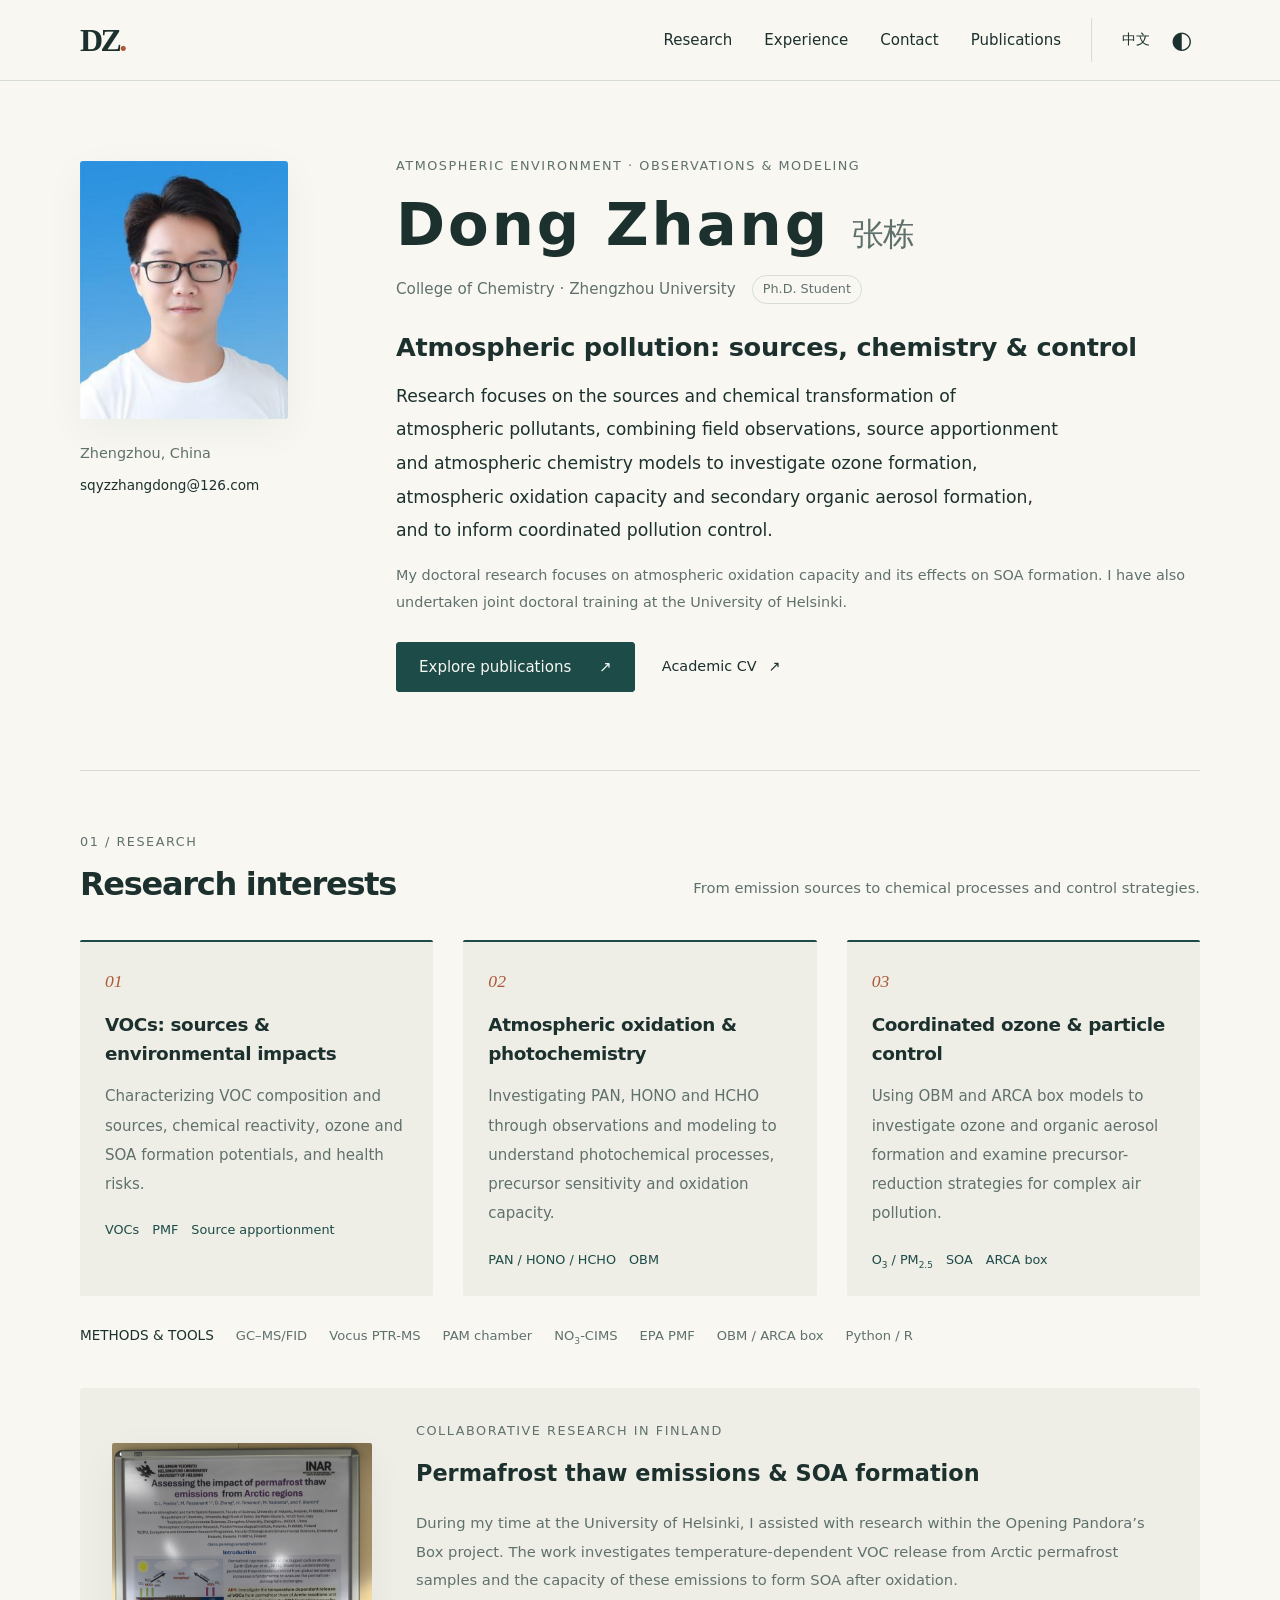
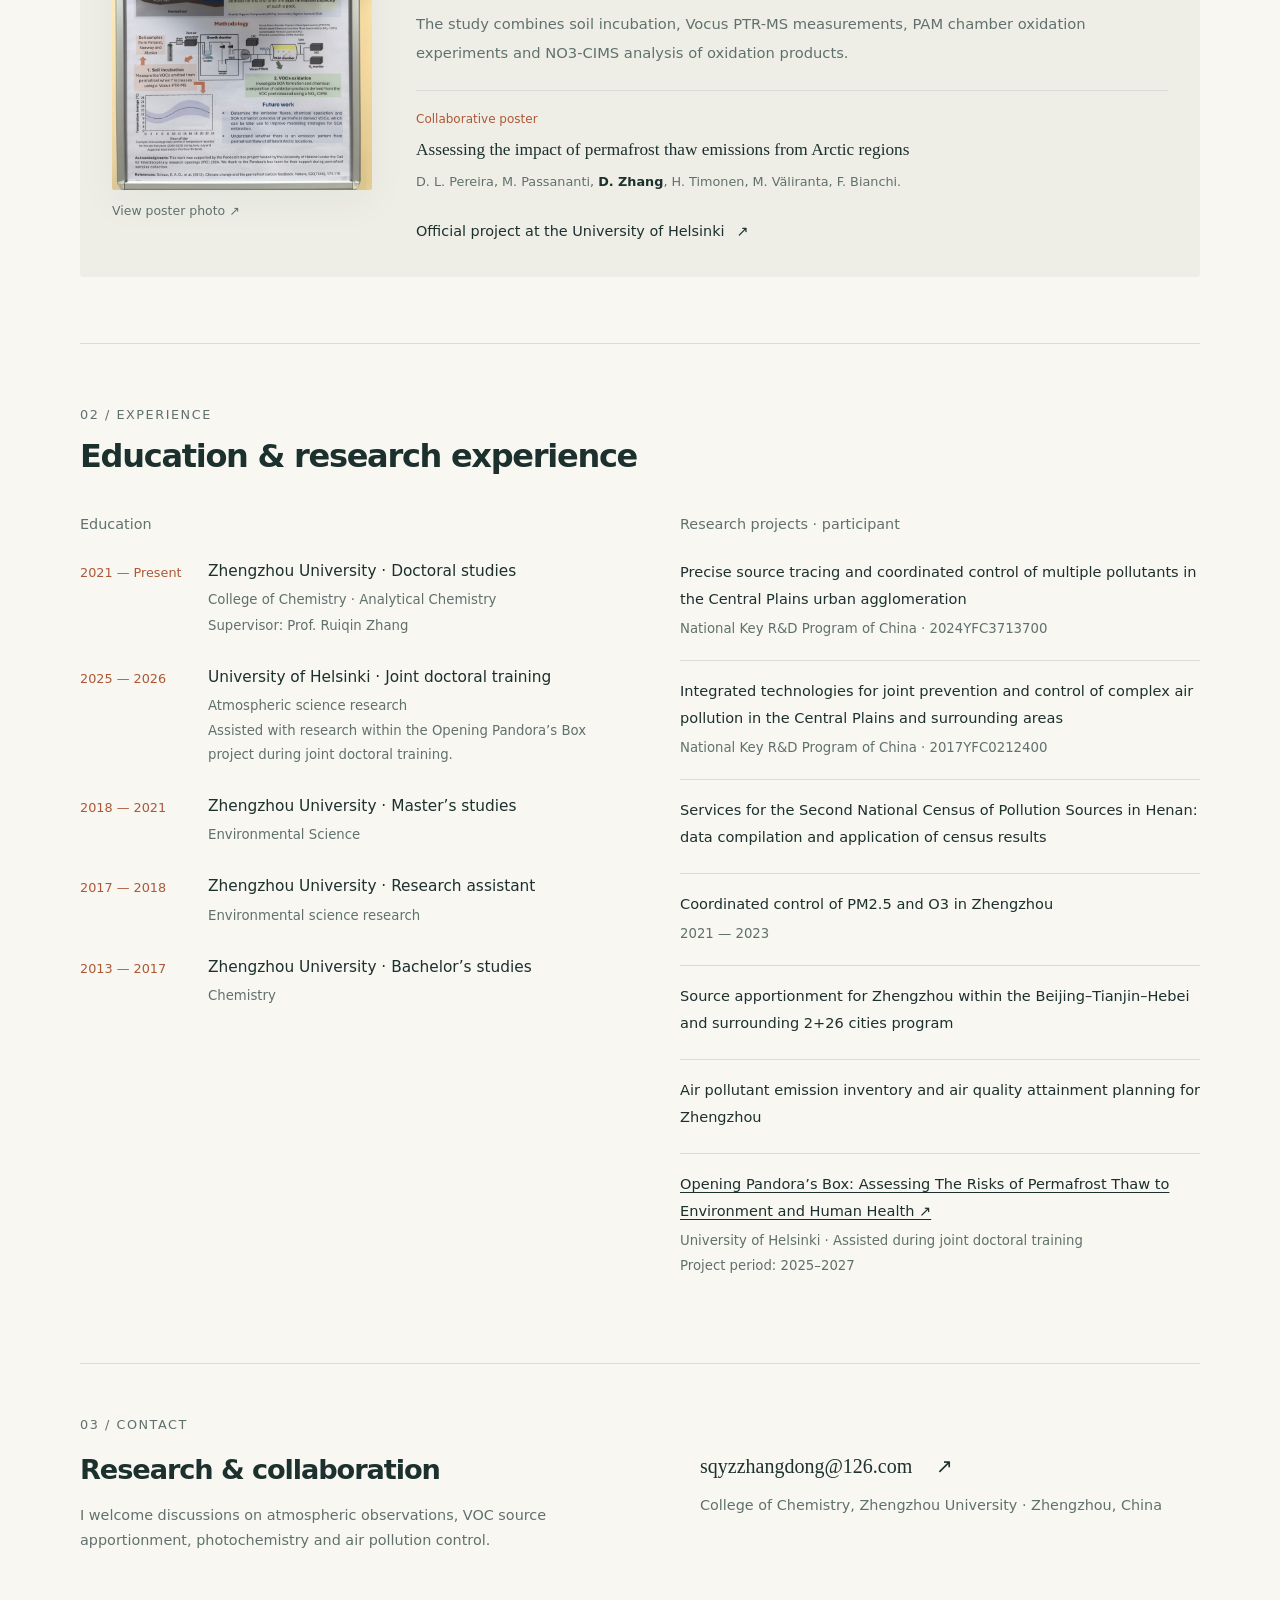
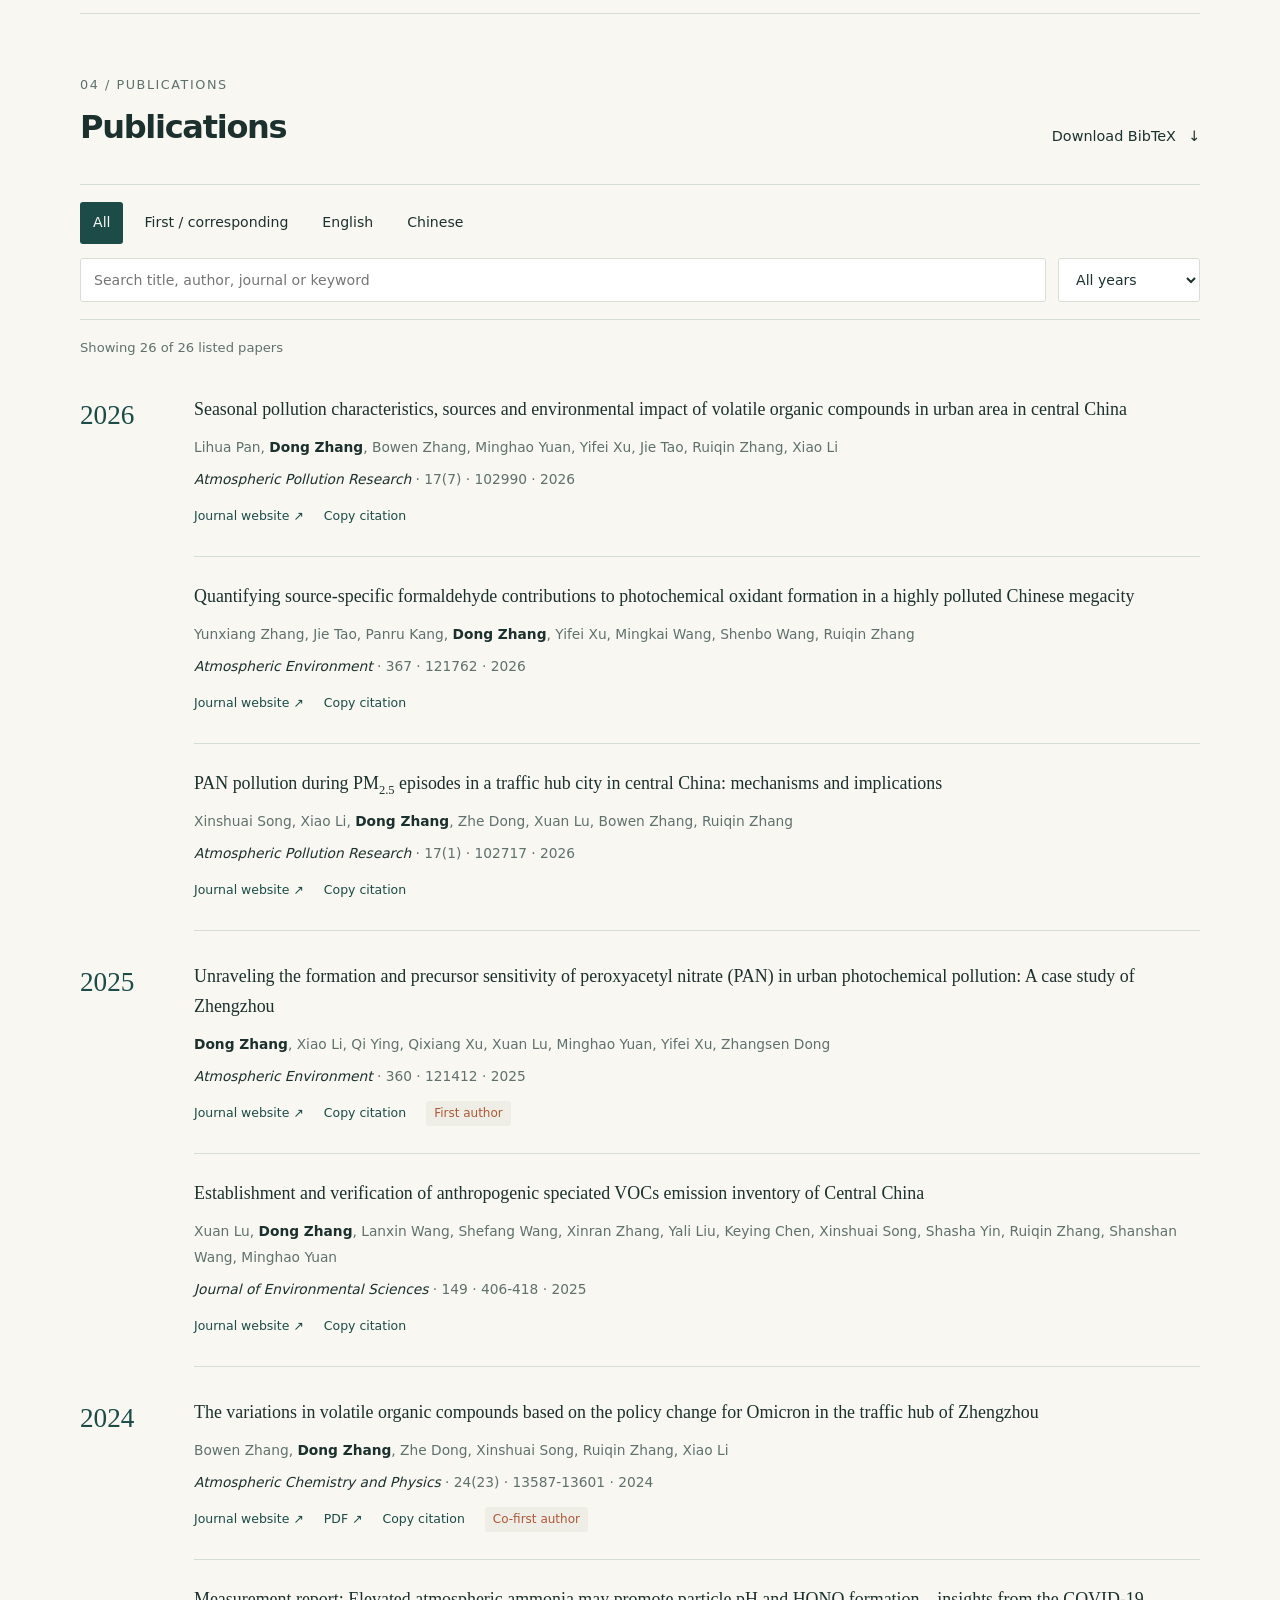
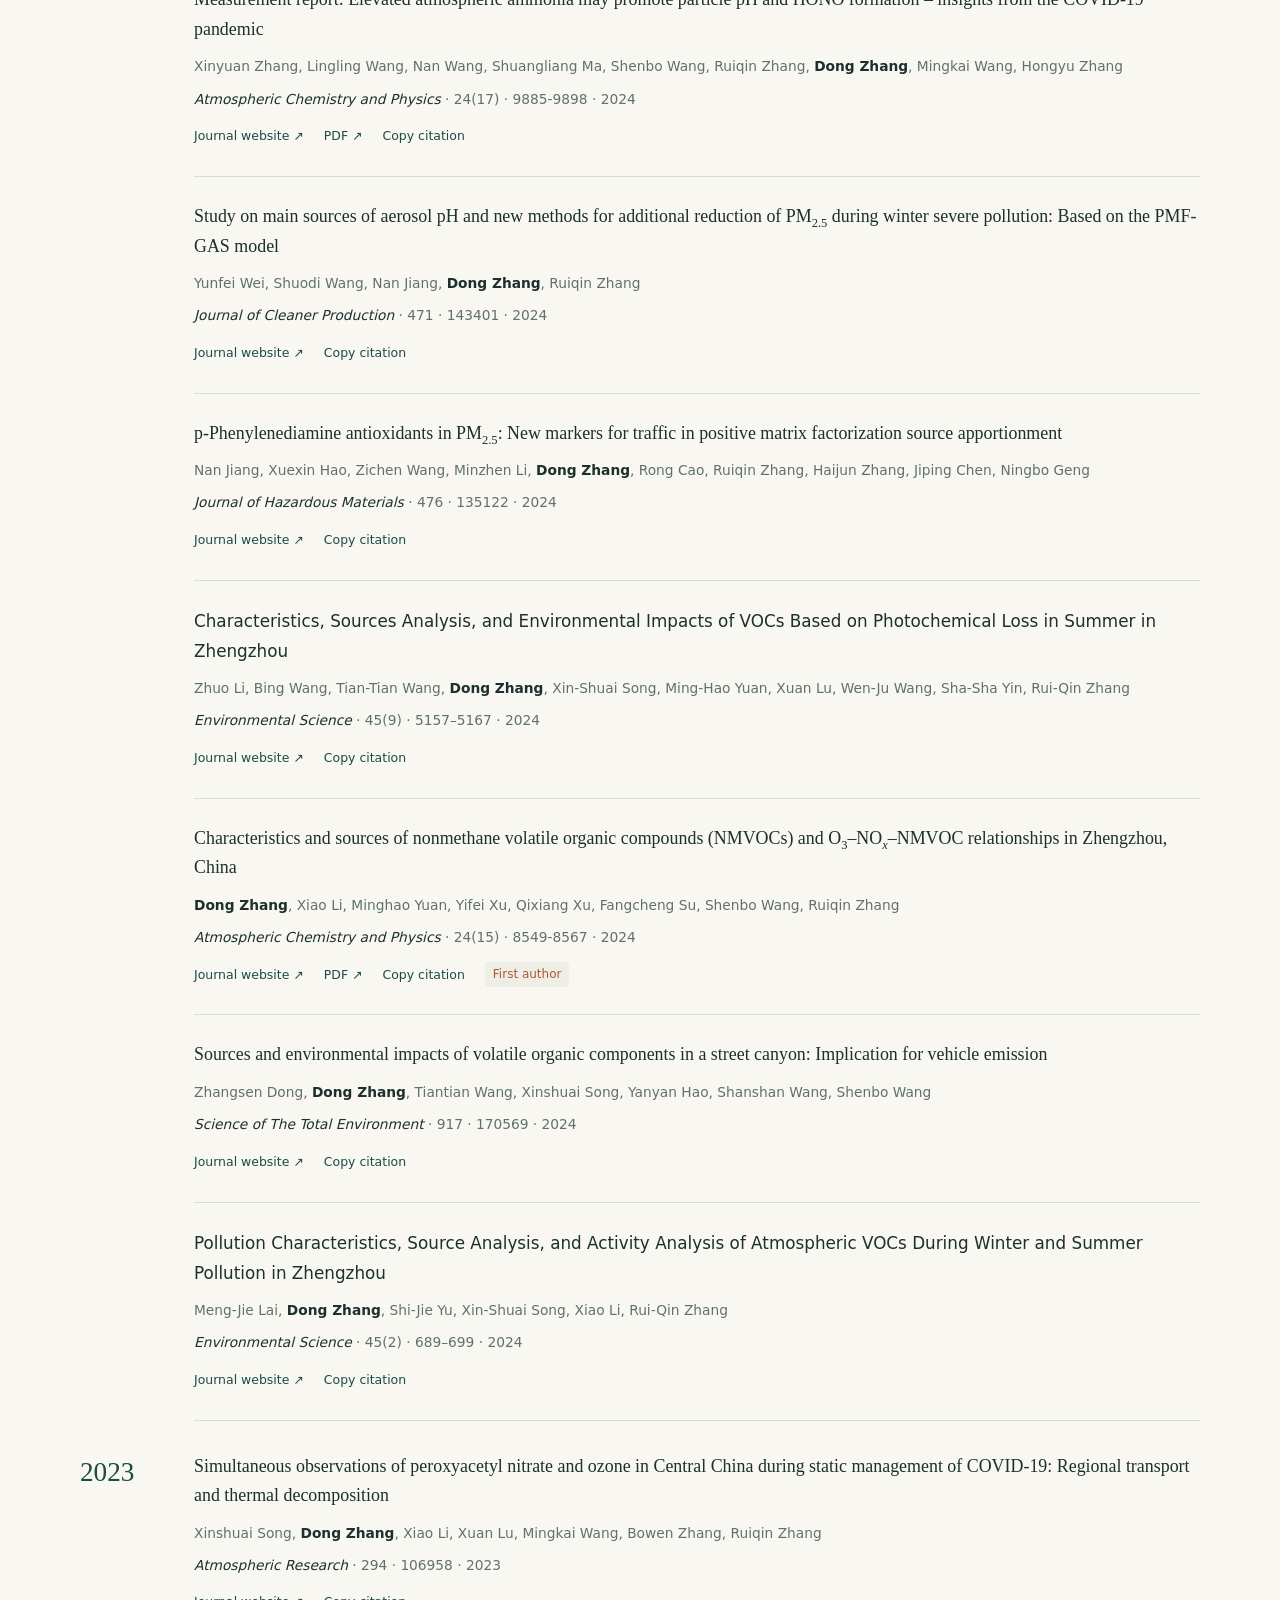
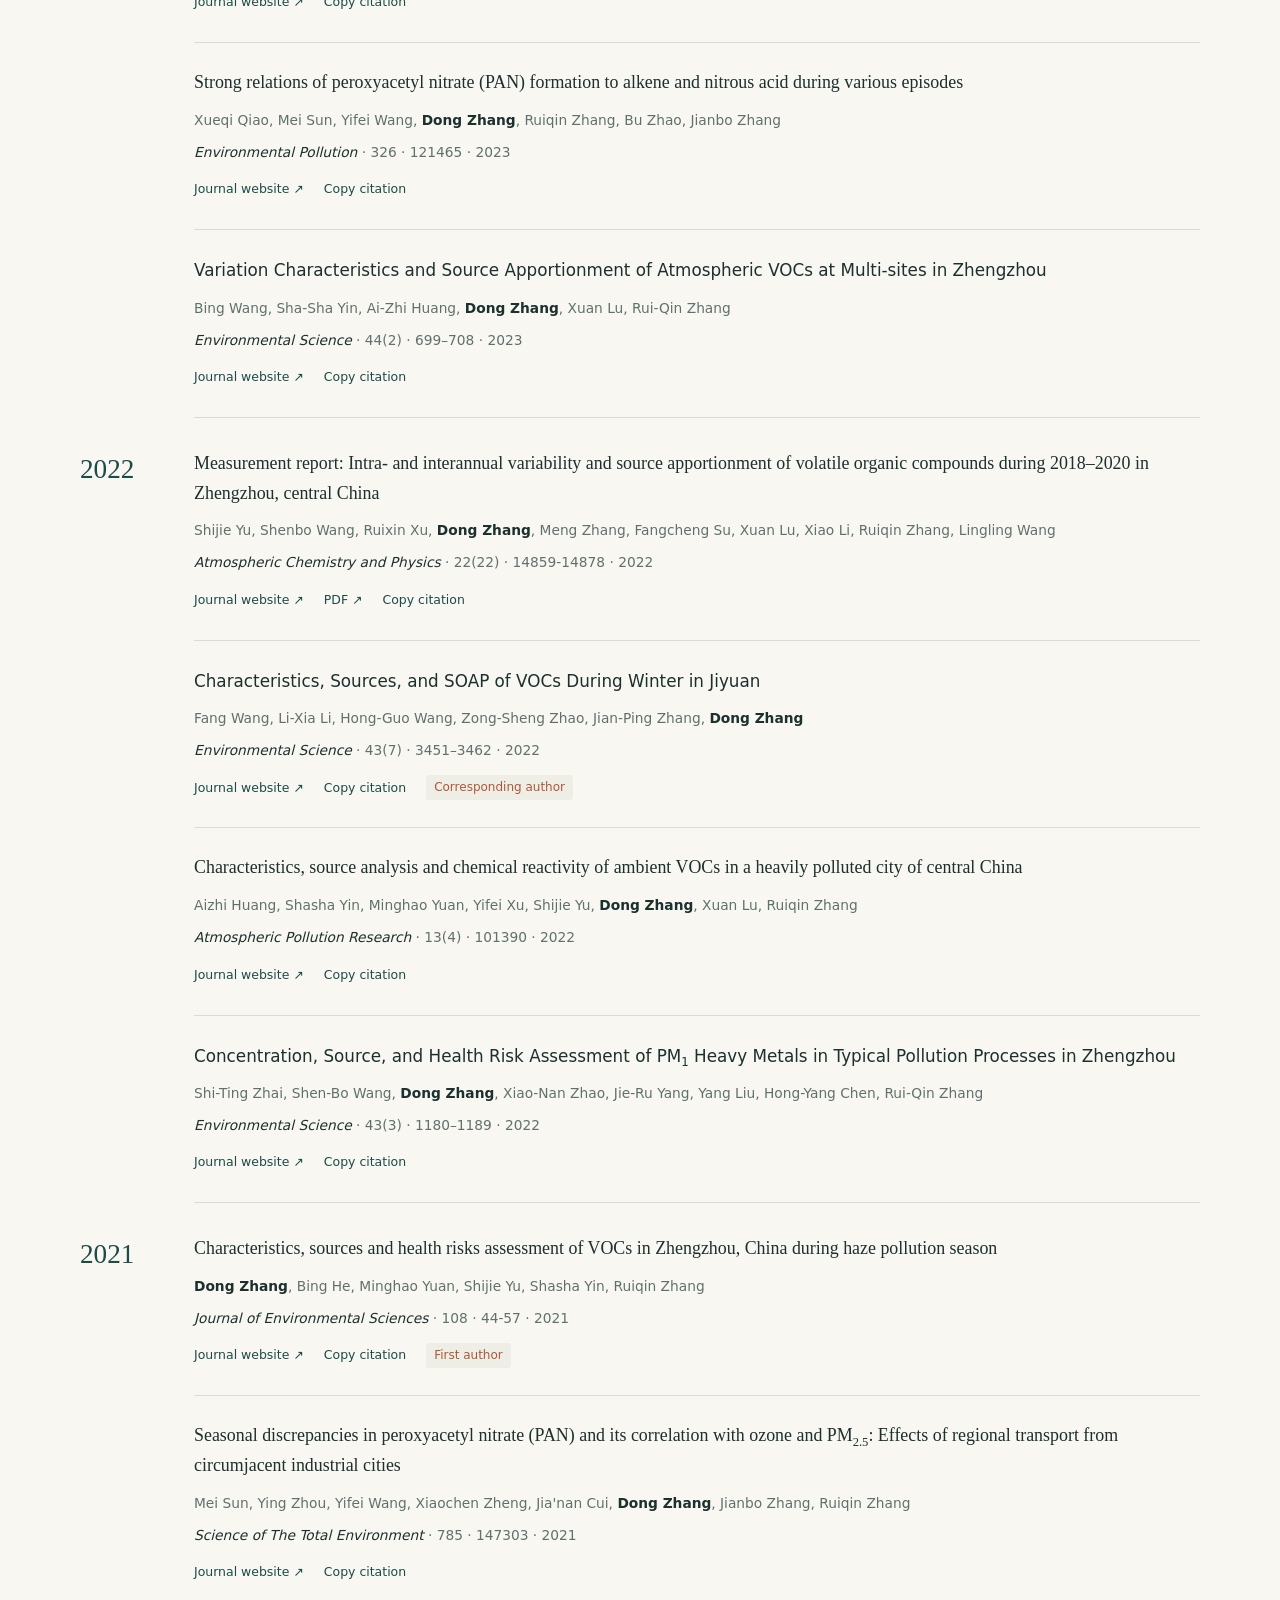
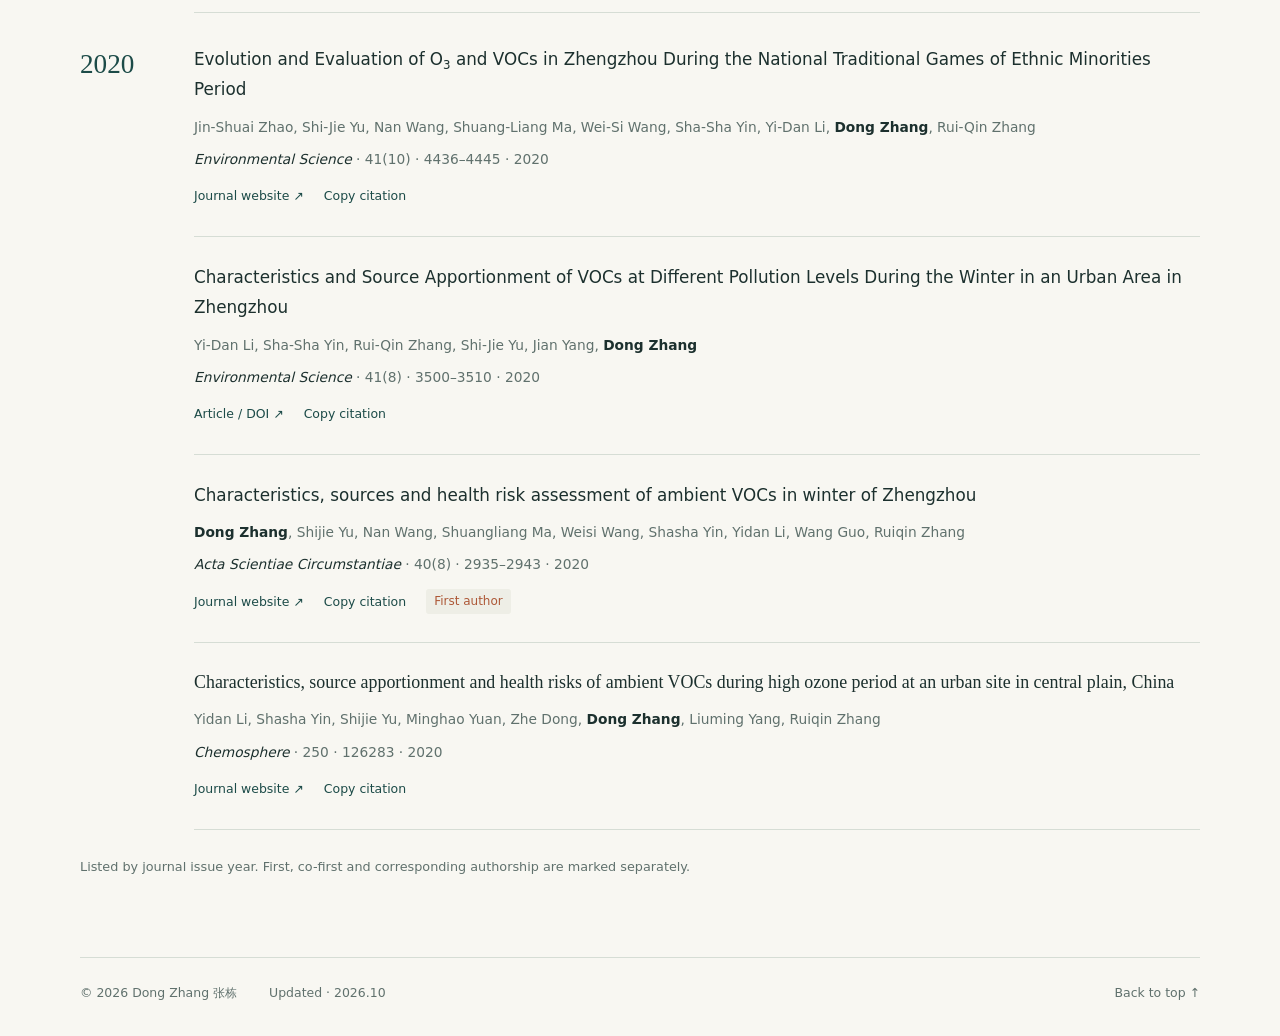
==== commit 09fbb3ac: "Publish Dong Zhang academic homepage and verified publications" ====
--- a/index.html
+++ b/index.html
@@ -77,6 +77,7 @@
     </ol></div><div><h3 class="subsection-label" data-zh="参与科研项目" data-en="Research projects · participant">Research projects · participant</h3><ul class="project-list">
       <li><h4 data-zh="中原城市群重污染精准溯源与多污染物协同治理" data-en="Precise source tracing and coordinated control of multiple pollutants in the Central Plains urban agglomeration">Precise source tracing and coordinated control of multiple pollutants in the Central Plains urban agglomeration</h4><p><span data-zh="国家重点研发计划" data-en="National Key R&D Program of China">National Key R&amp;D Program of China</span> · 2024YFC3713700</p></li>
       <li><h4 data-zh="中原城市群及周边地区大气复合污染联防联控技术集成与应用示范" data-en="Integrated technologies for joint prevention and control of complex air pollution in the Central Plains and surrounding areas">Integrated technologies for joint prevention and control of complex air pollution in the Central Plains and surrounding areas</h4><p><span data-zh="国家重点研发计划" data-en="National Key R&D Program of China">National Key R&amp;D Program of China</span> · 2017YFC0212400</p></li>
+      <li><h4 data-zh="河南省第二次全国污染源普查、数据汇总及成果开发服务项目" data-en="Services for the Second National Census of Pollution Sources in Henan: data compilation and application of census results">Services for the Second National Census of Pollution Sources in Henan: data compilation and application of census results</h4></li>
       <li><h4 data-zh="郑州市 PM2.5 与 O3 协同控制研究" data-en="Coordinated control of PM2.5 and O3 in Zhengzhou">Coordinated control of PM2.5 and O3 in Zhengzhou</h4><p>2021 — 2023</p></li>
       <li><h4 data-zh="京津冀及周边地区 2+26 城市来源解析研究 · 郑州市项目" data-en="Source apportionment for Zhengzhou within the Beijing–Tianjin–Hebei and surrounding 2+26 cities program">Source apportionment for Zhengzhou within the Beijing–Tianjin–Hebei and surrounding 2+26 cities program</h4></li>
       <li><h4 data-zh="郑州市大气污染源排放清单与环境质量限期达标规划编制" data-en="Air pollutant emission inventory and air quality attainment planning for Zhengzhou">Air pollutant emission inventory and air quality attainment planning for Zhengzhou</h4></li>
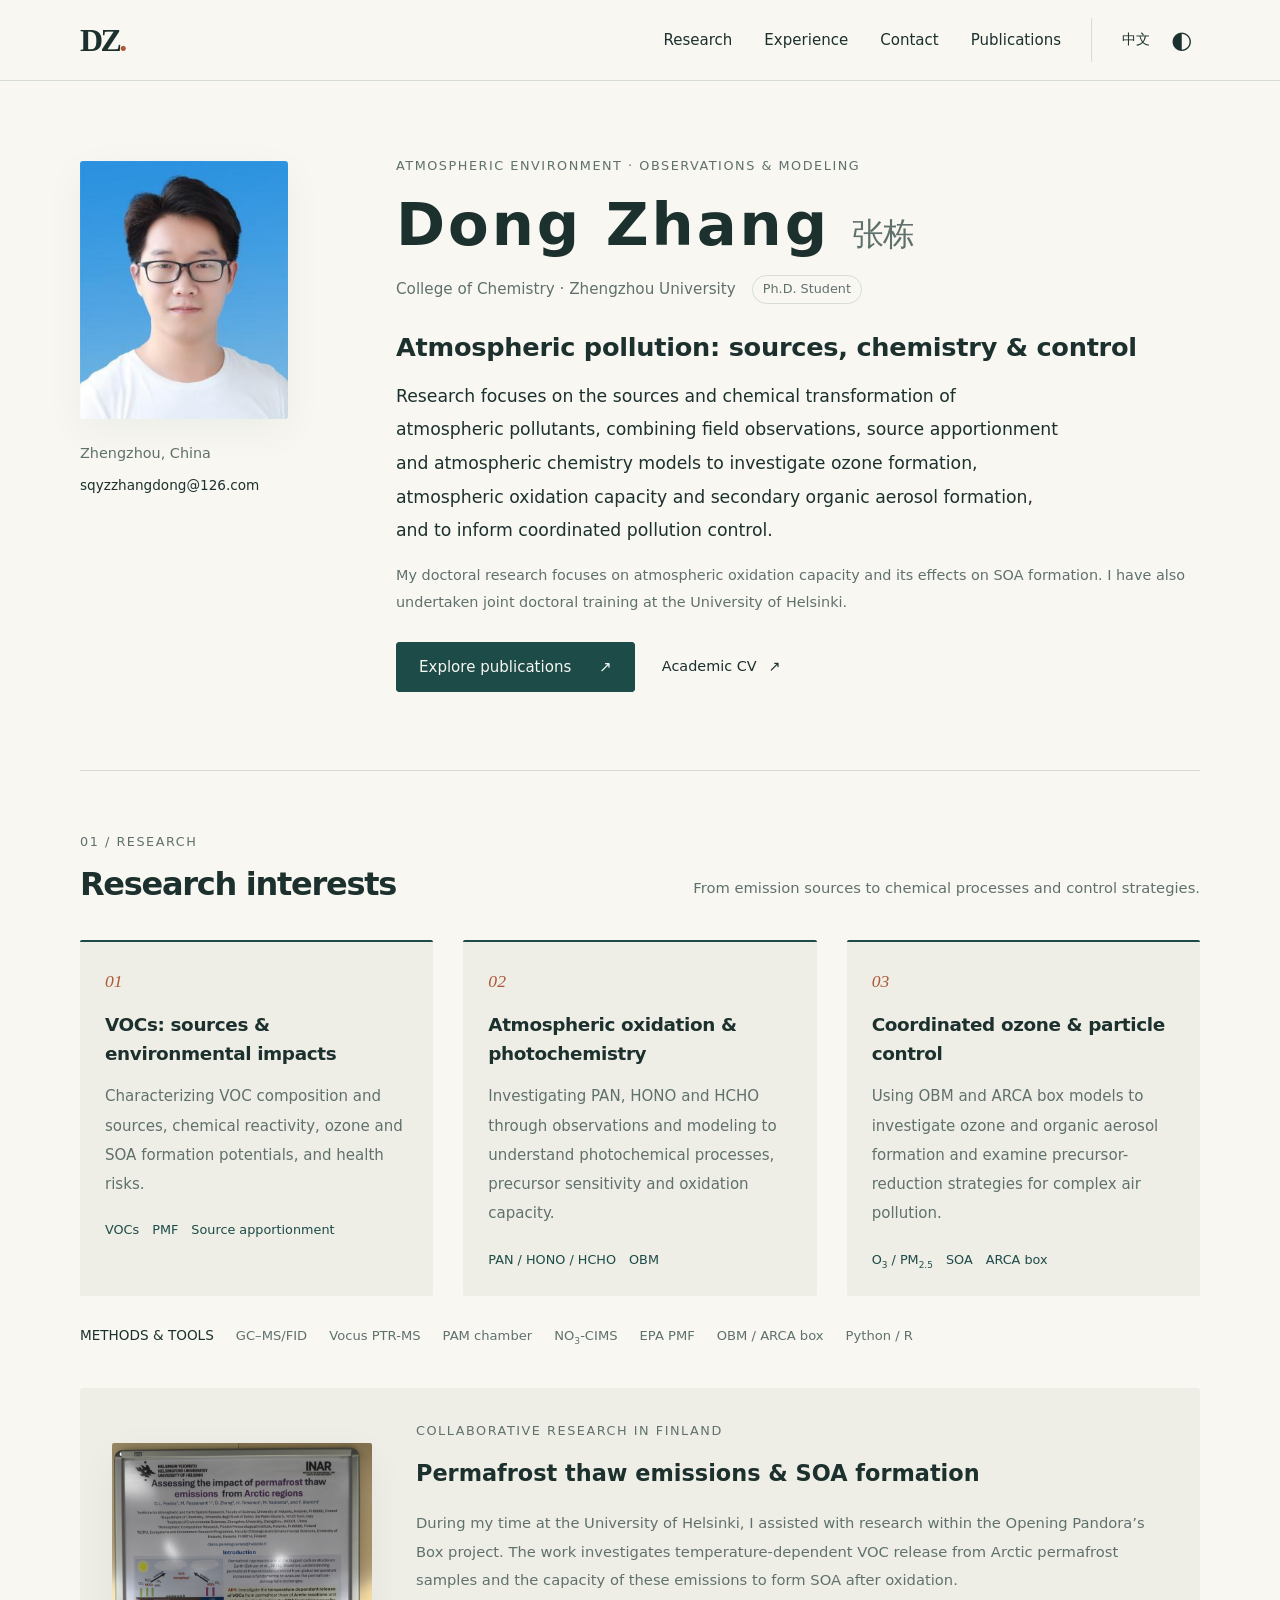
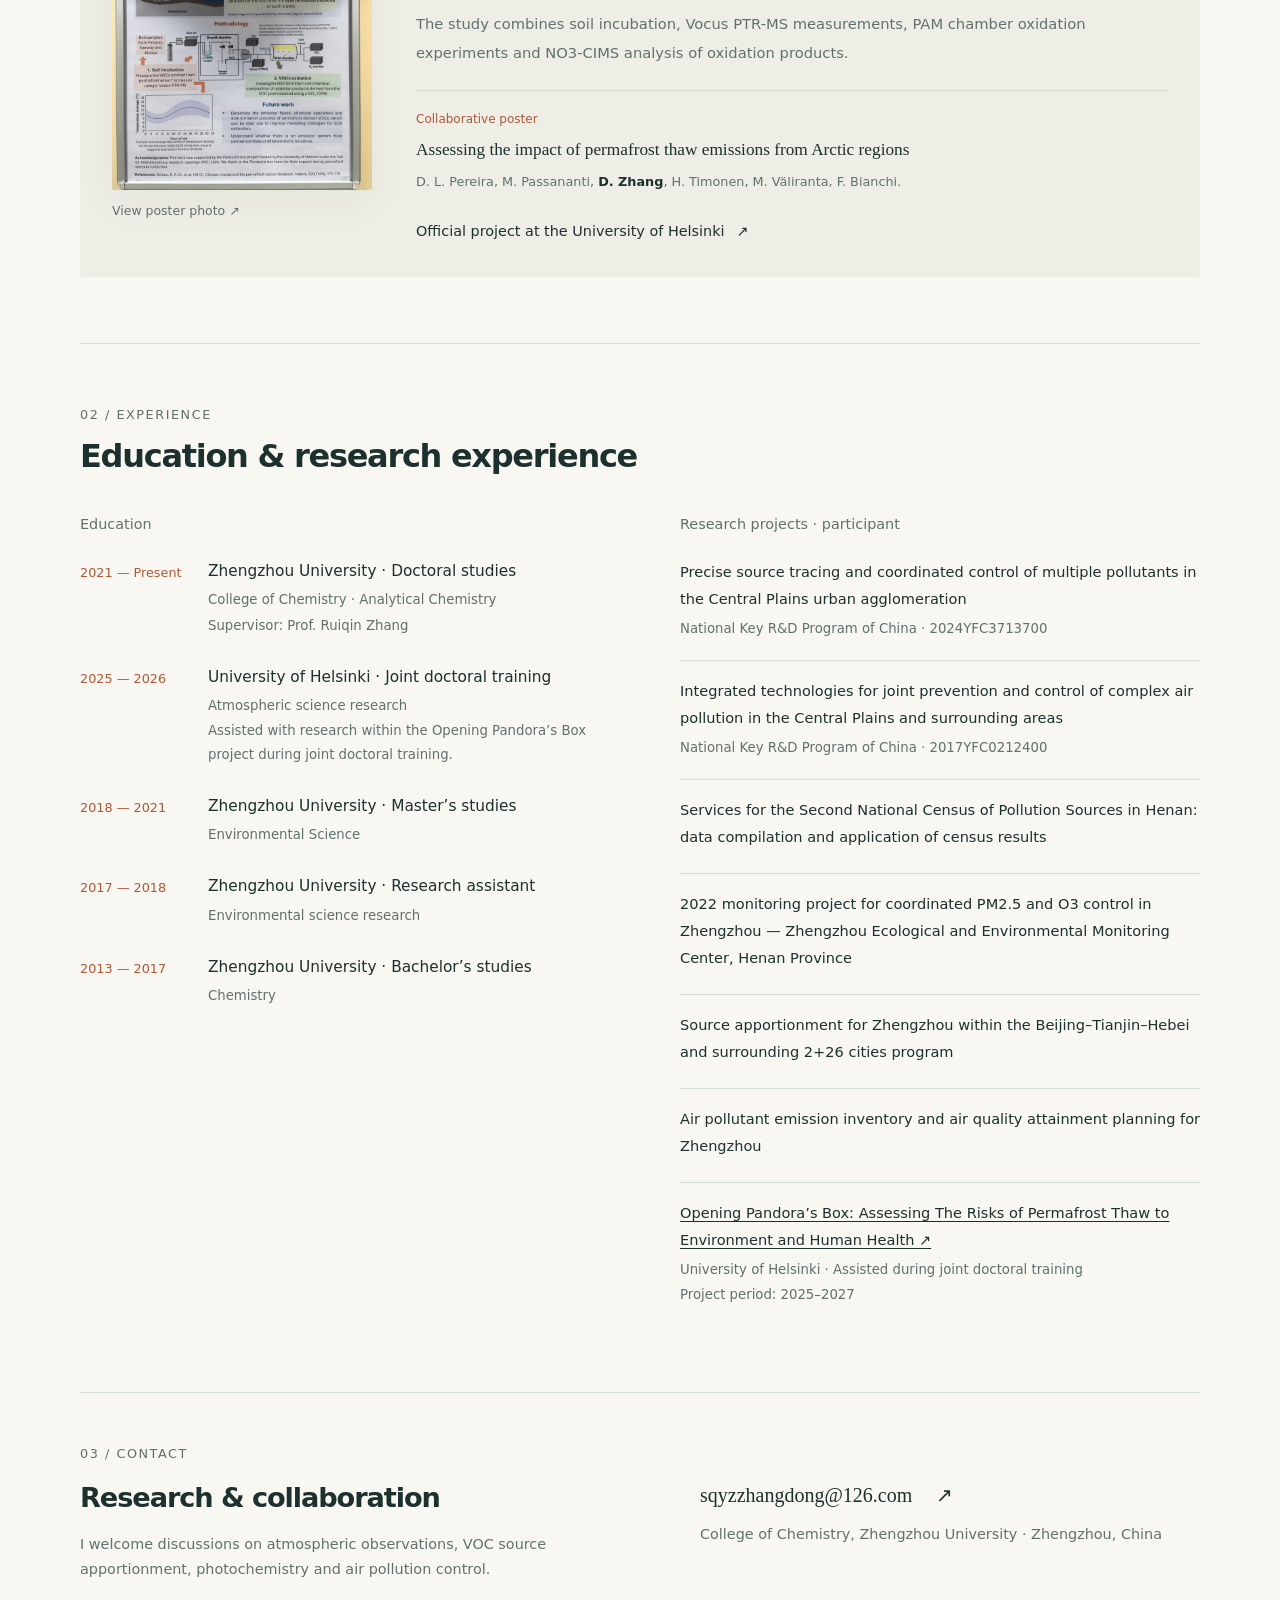
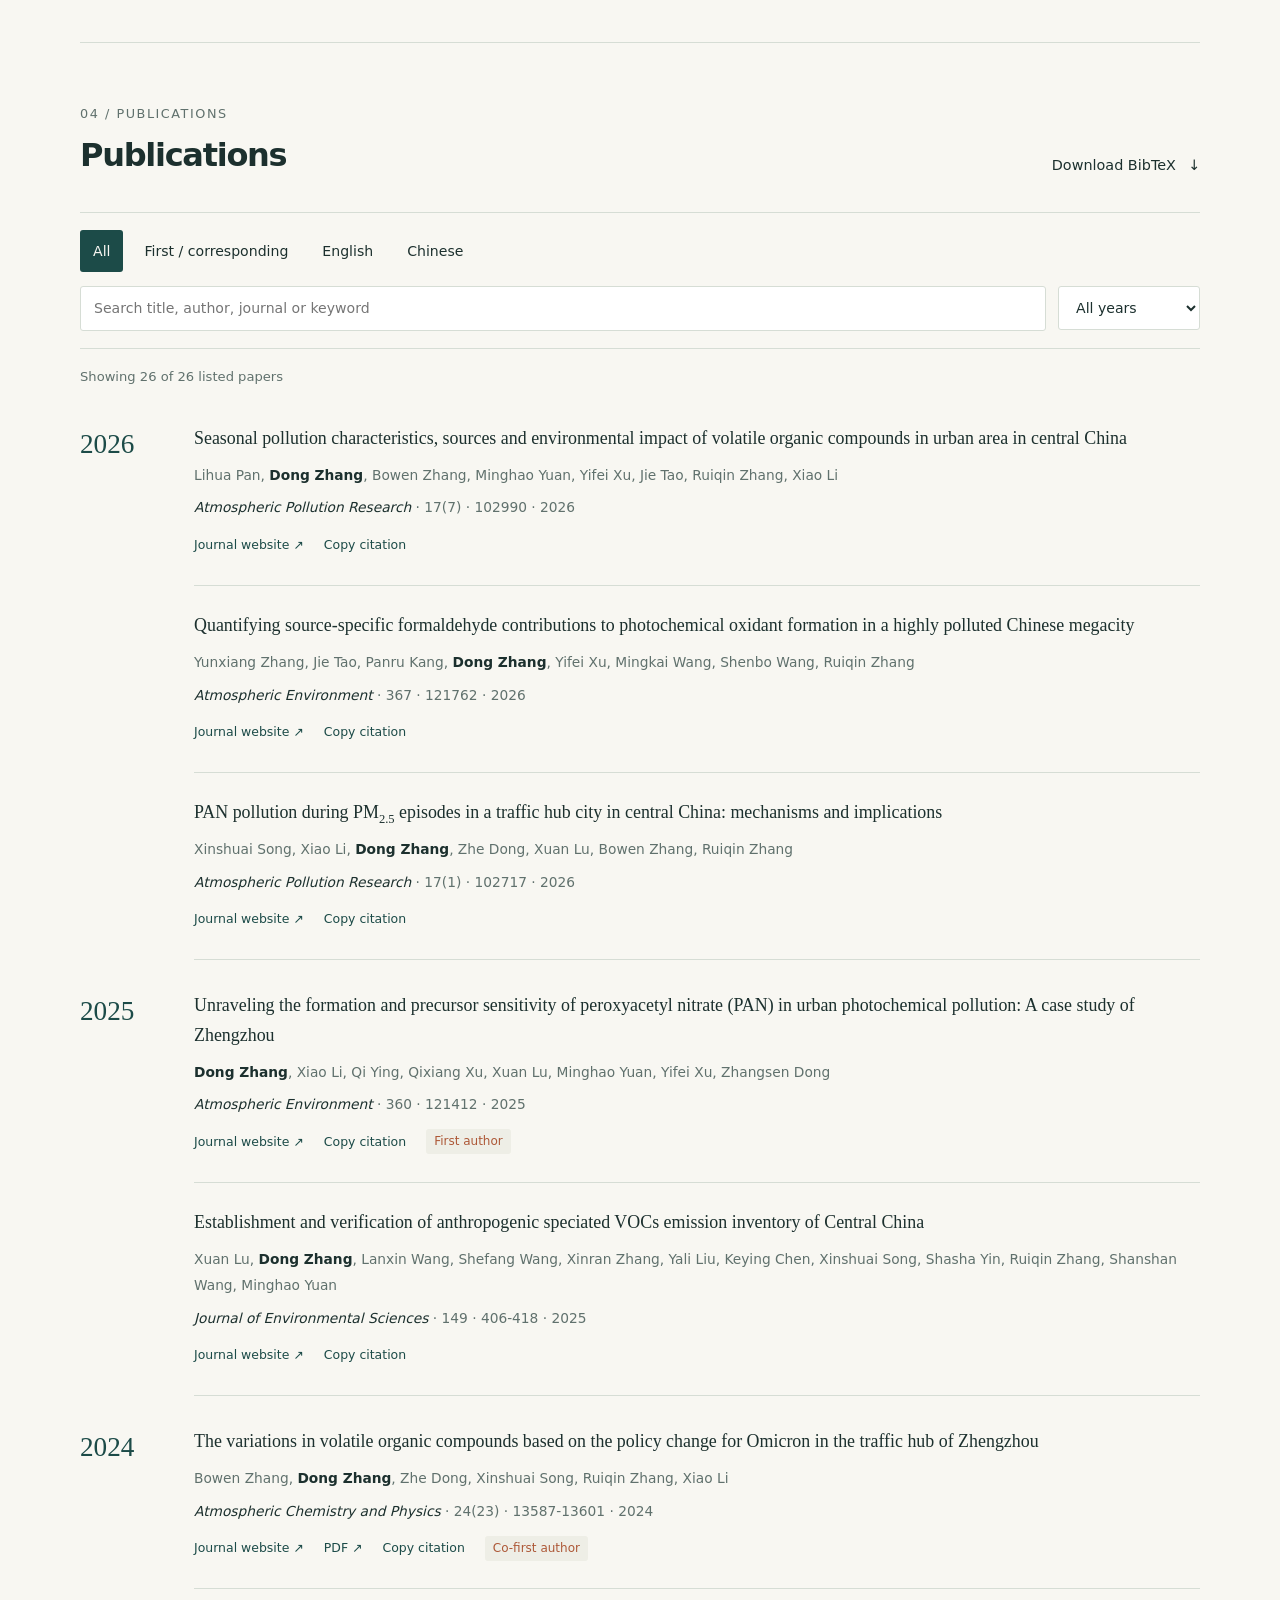
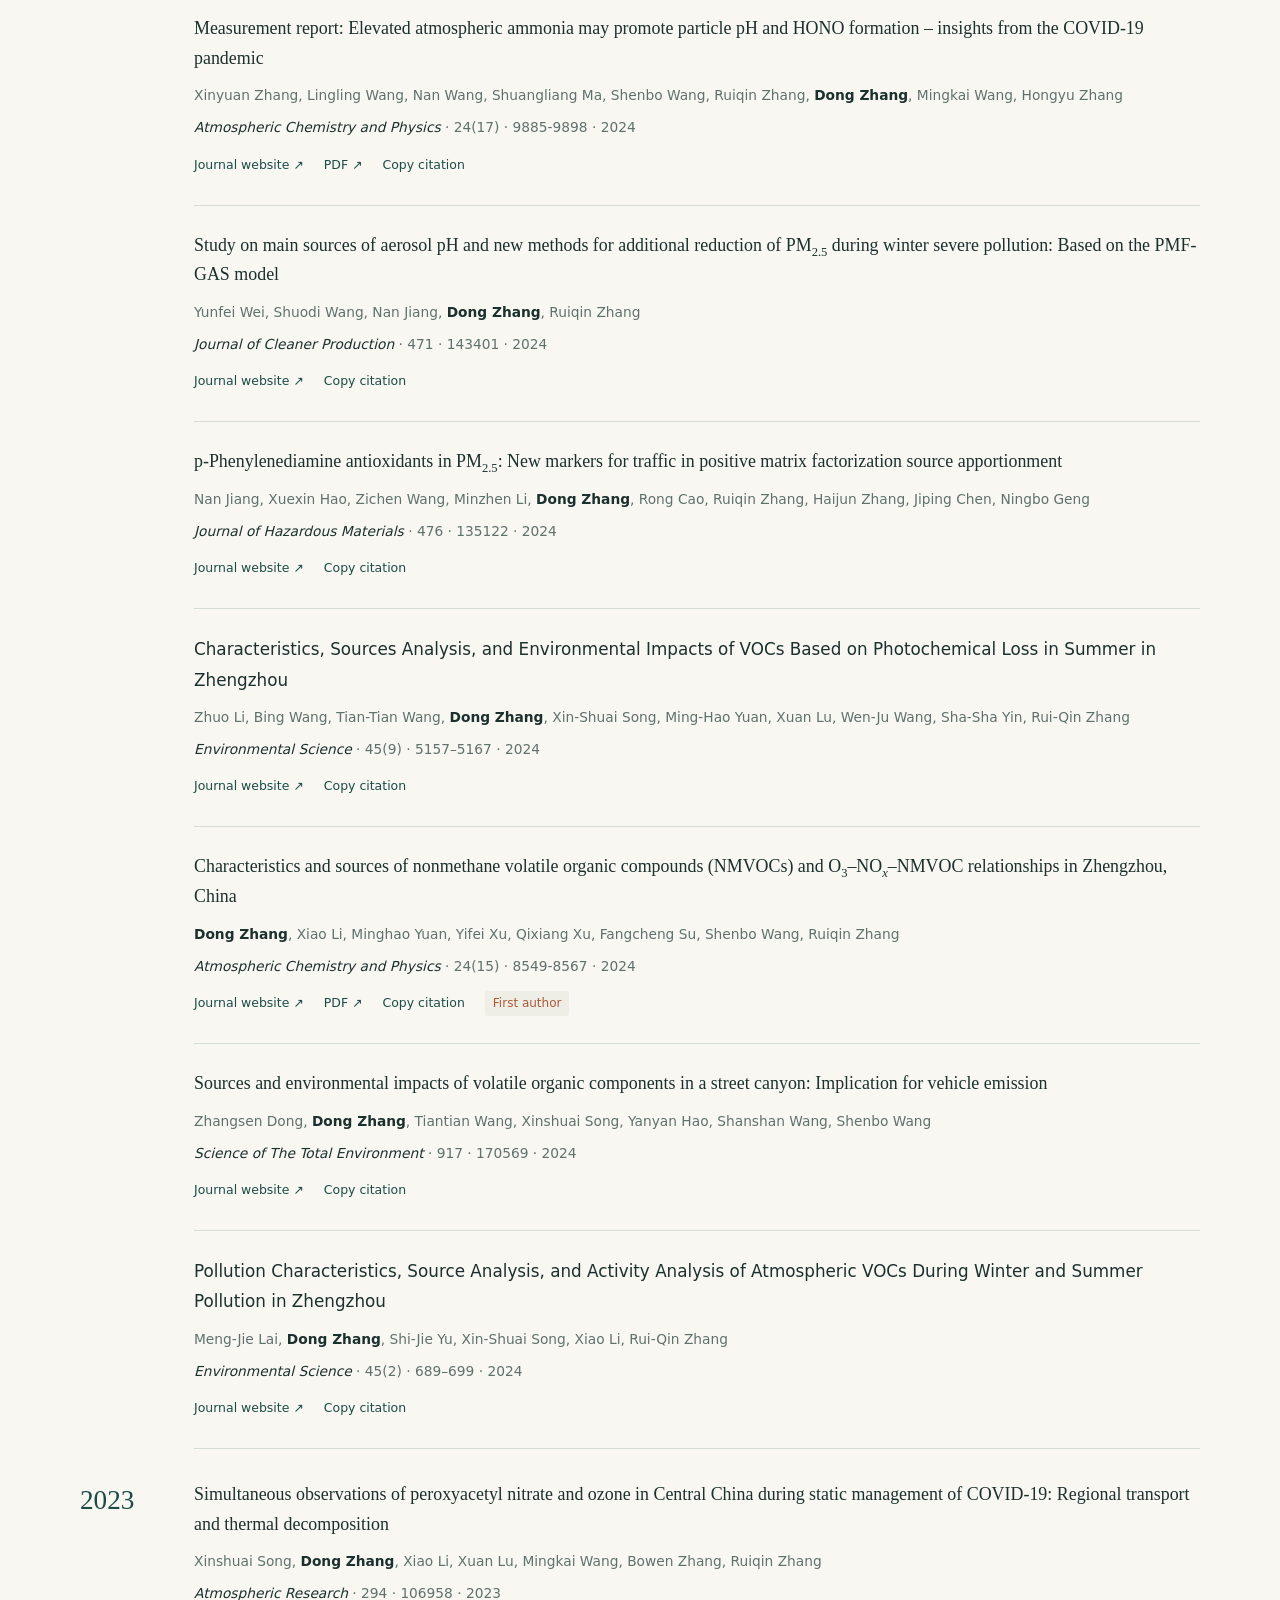
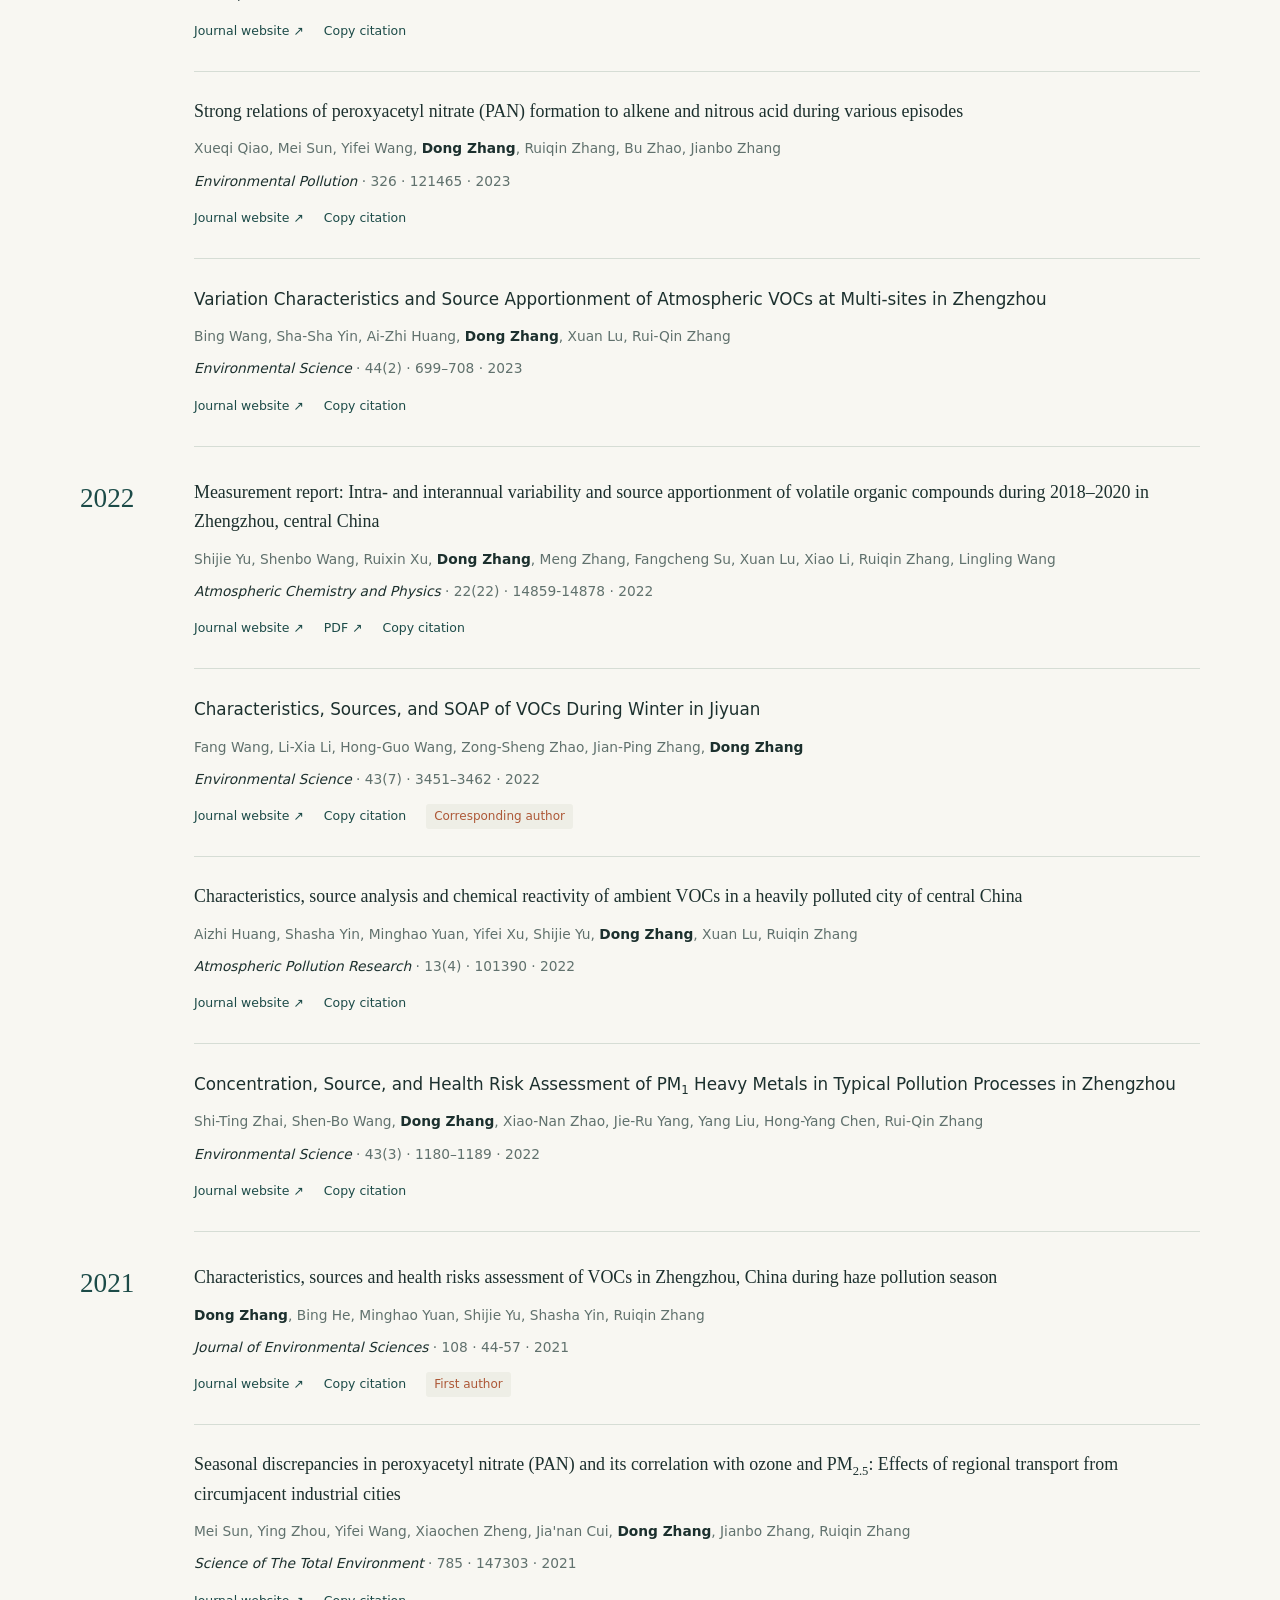
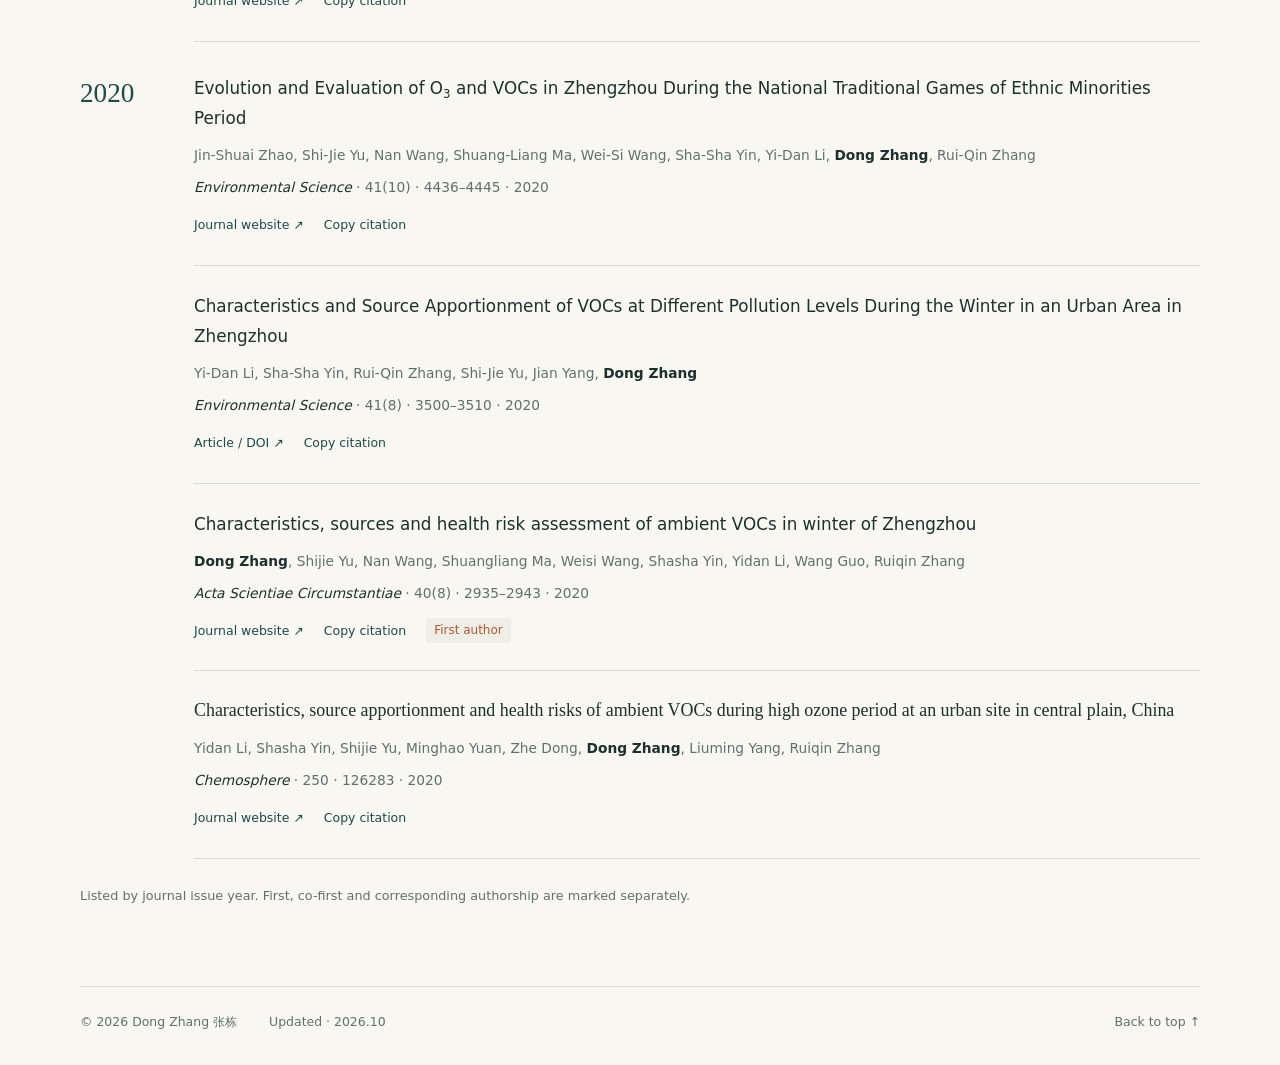
==== commit b1dd43b3: "Publish Dong Zhang academic homepage and verified publications" ====
--- a/index.html
+++ b/index.html
@@ -78,7 +78,7 @@
       <li><h4 data-zh="中原城市群重污染精准溯源与多污染物协同治理" data-en="Precise source tracing and coordinated control of multiple pollutants in the Central Plains urban agglomeration">Precise source tracing and coordinated control of multiple pollutants in the Central Plains urban agglomeration</h4><p><span data-zh="国家重点研发计划" data-en="National Key R&D Program of China">National Key R&amp;D Program of China</span> · 2024YFC3713700</p></li>
       <li><h4 data-zh="中原城市群及周边地区大气复合污染联防联控技术集成与应用示范" data-en="Integrated technologies for joint prevention and control of complex air pollution in the Central Plains and surrounding areas">Integrated technologies for joint prevention and control of complex air pollution in the Central Plains and surrounding areas</h4><p><span data-zh="国家重点研发计划" data-en="National Key R&D Program of China">National Key R&amp;D Program of China</span> · 2017YFC0212400</p></li>
       <li><h4 data-zh="河南省第二次全国污染源普查、数据汇总及成果开发服务项目" data-en="Services for the Second National Census of Pollution Sources in Henan: data compilation and application of census results">Services for the Second National Census of Pollution Sources in Henan: data compilation and application of census results</h4></li>
-      <li><h4 data-zh="郑州市 PM2.5 与 O3 协同控制研究" data-en="Coordinated control of PM2.5 and O3 in Zhengzhou">Coordinated control of PM2.5 and O3 in Zhengzhou</h4><p>2021 — 2023</p></li>
+      <li id="zhengzhou-coordinated-monitoring"><h4 data-zh="河南省郑州生态环境监测中心2022年郑州市PM2.5与O3协同控制监测项目" data-en="2022 monitoring project for coordinated PM2.5 and O3 control in Zhengzhou — Zhengzhou Ecological and Environmental Monitoring Center, Henan Province">2022 monitoring project for coordinated PM2.5 and O3 control in Zhengzhou — Zhengzhou Ecological and Environmental Monitoring Center, Henan Province</h4></li>
       <li><h4 data-zh="京津冀及周边地区 2+26 城市来源解析研究 · 郑州市项目" data-en="Source apportionment for Zhengzhou within the Beijing–Tianjin–Hebei and surrounding 2+26 cities program">Source apportionment for Zhengzhou within the Beijing–Tianjin–Hebei and surrounding 2+26 cities program</h4></li>
       <li><h4 data-zh="郑州市大气污染源排放清单与环境质量限期达标规划编制" data-en="Air pollutant emission inventory and air quality attainment planning for Zhengzhou">Air pollutant emission inventory and air quality attainment planning for Zhengzhou</h4></li>
       <li id="pandora-project"><h4><a href="https://researchportal.helsinki.fi/en/projects/opening-pandoras-box-assessing-the-risks-of-permafrost-thaw-to-en/" target="_blank" rel="noopener noreferrer">Opening Pandora’s Box: Assessing The Risks of Permafrost Thaw to Environment and Human Health ↗</a></h4><p data-zh="赫尔辛基大学 · 联合培养期间协助研究" data-en="University of Helsinki · Assisted during joint doctoral training">University of Helsinki · Assisted during joint doctoral training</p><p data-zh="项目周期：2025—2027" data-en="Project period: 2025–2027">Project period: 2025–2027</p></li>
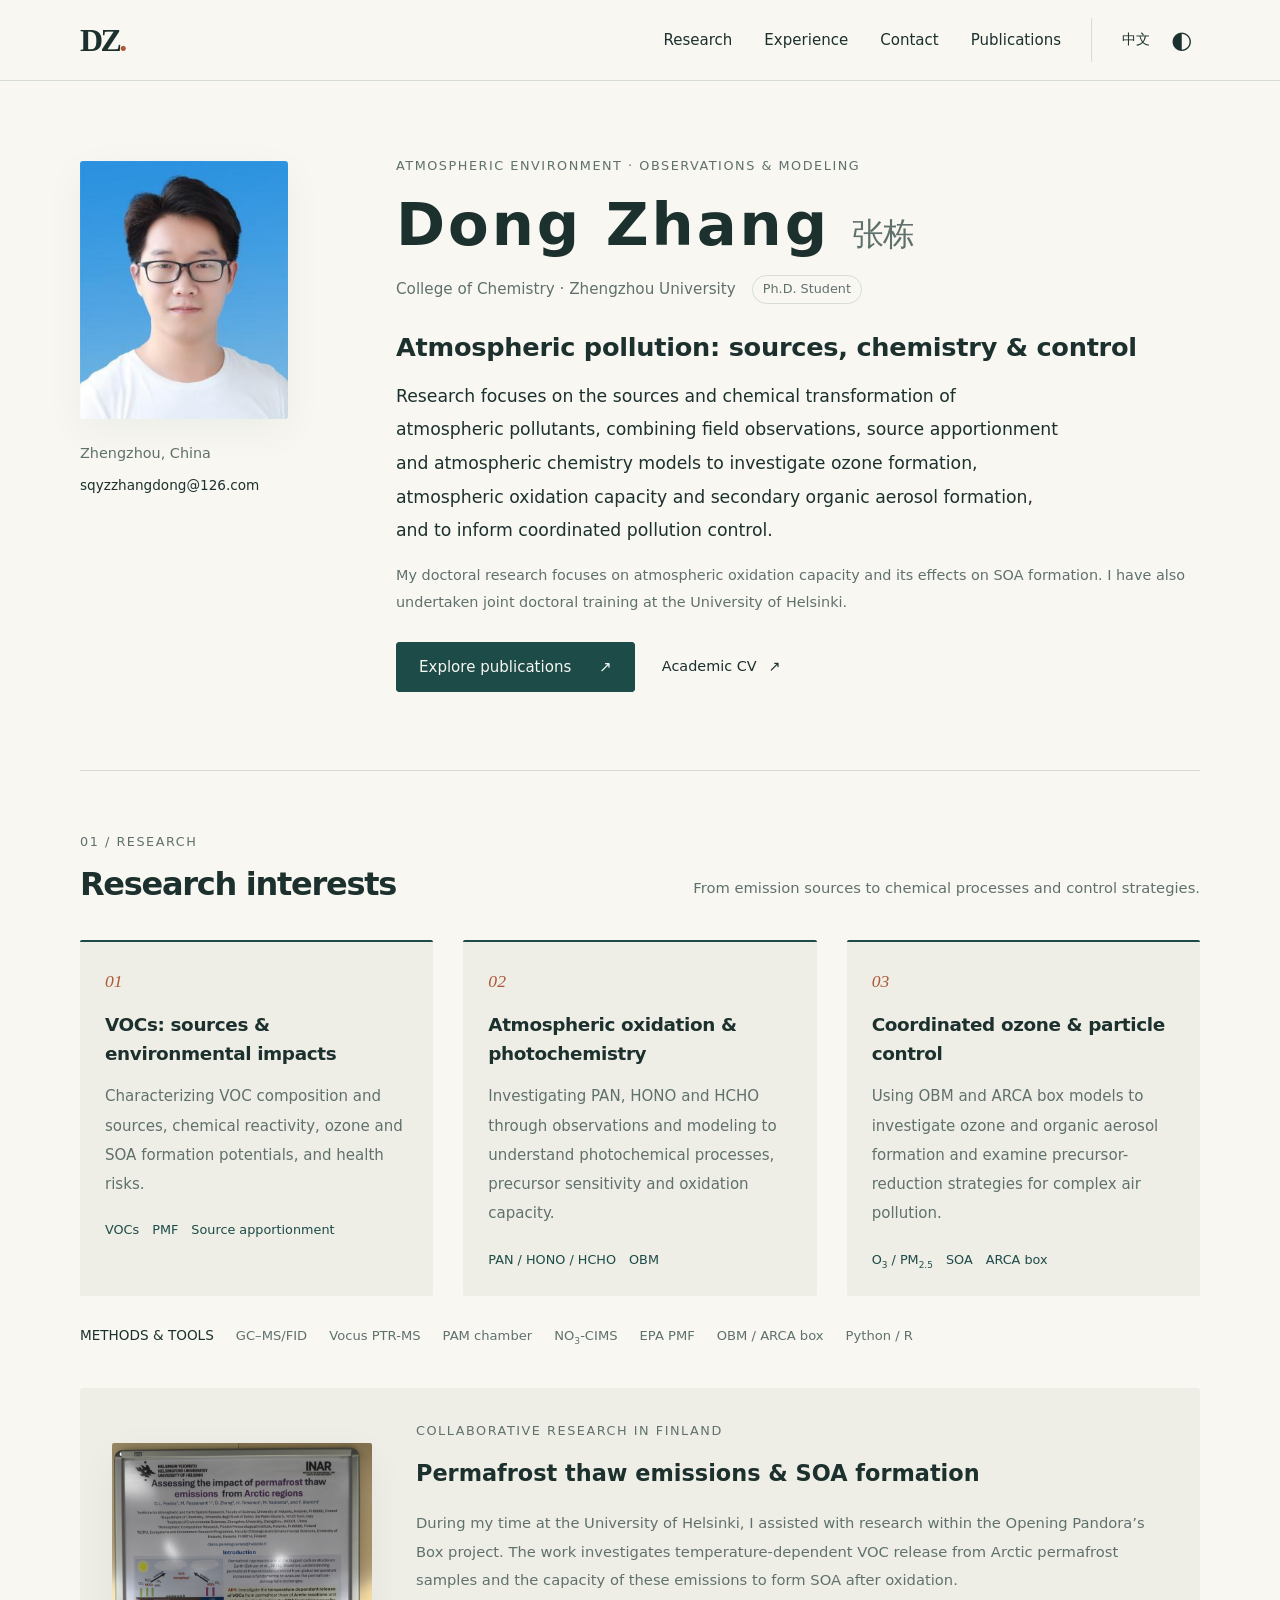
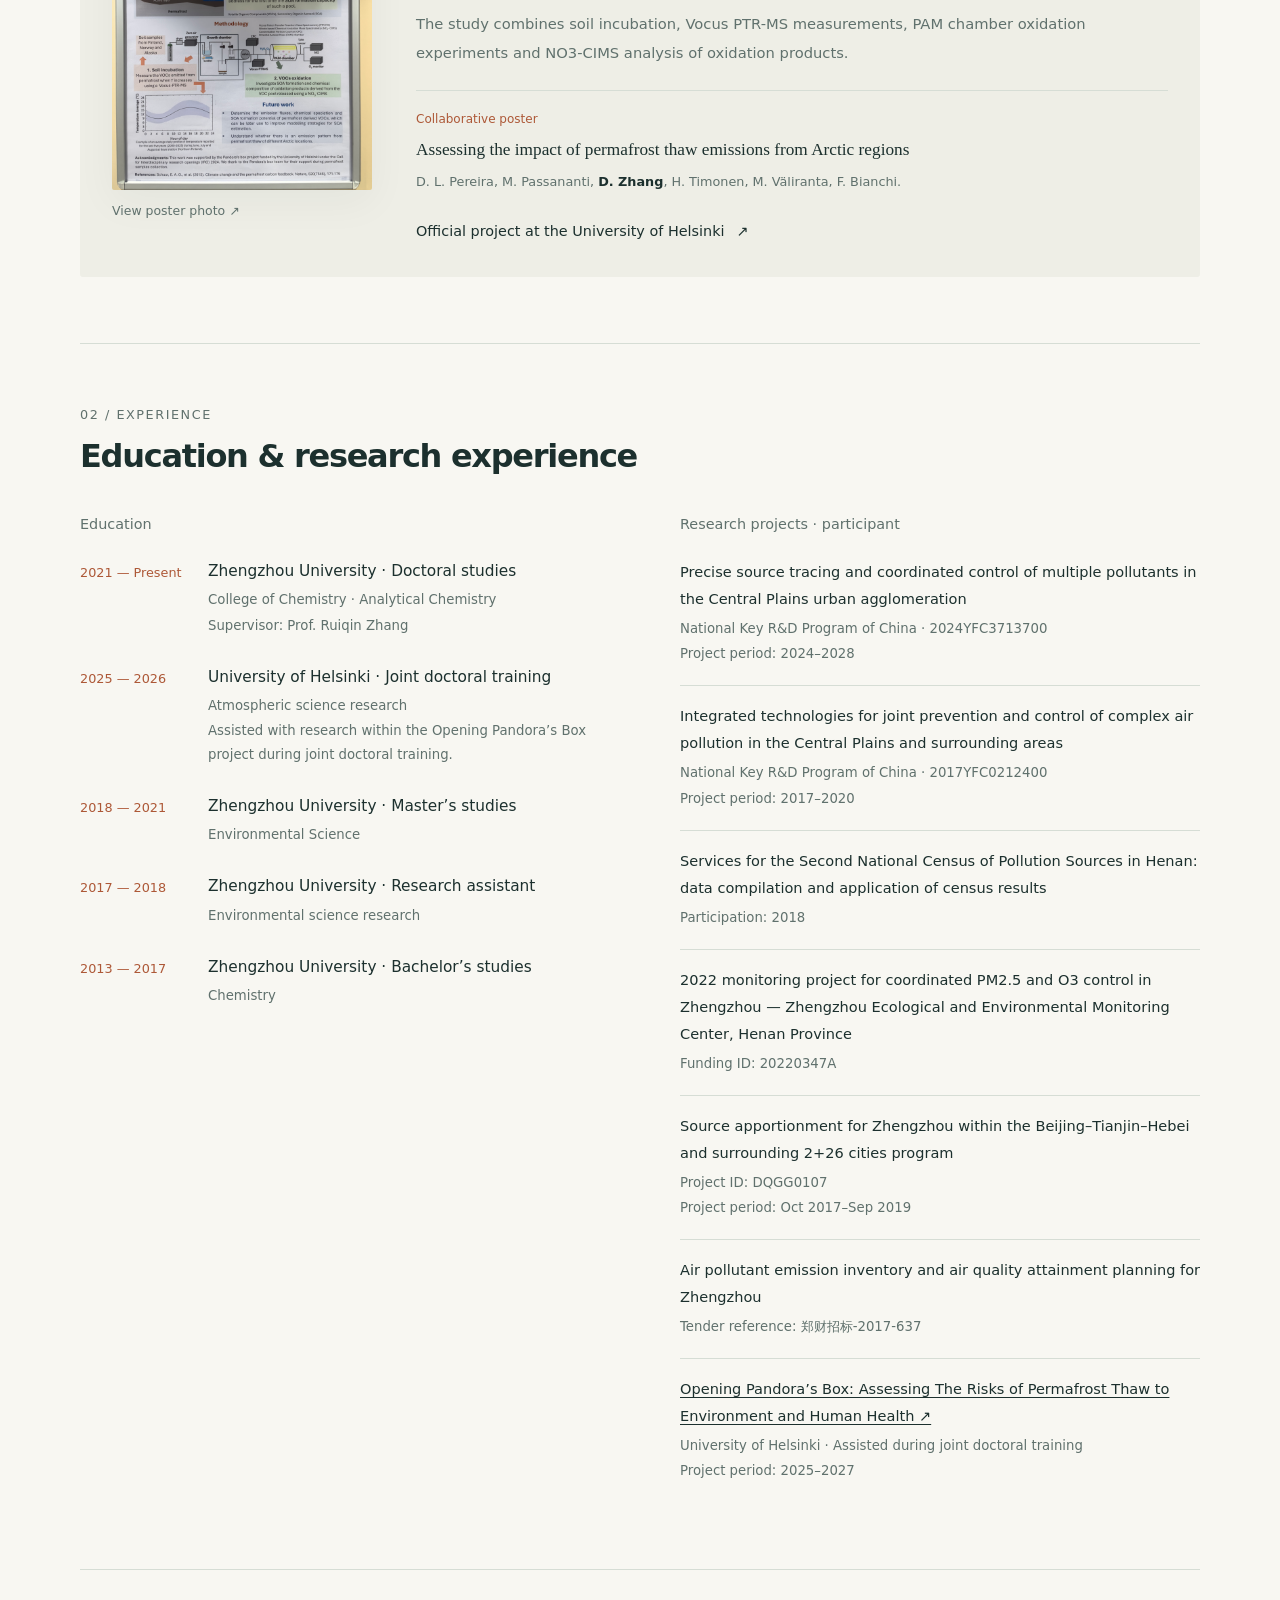
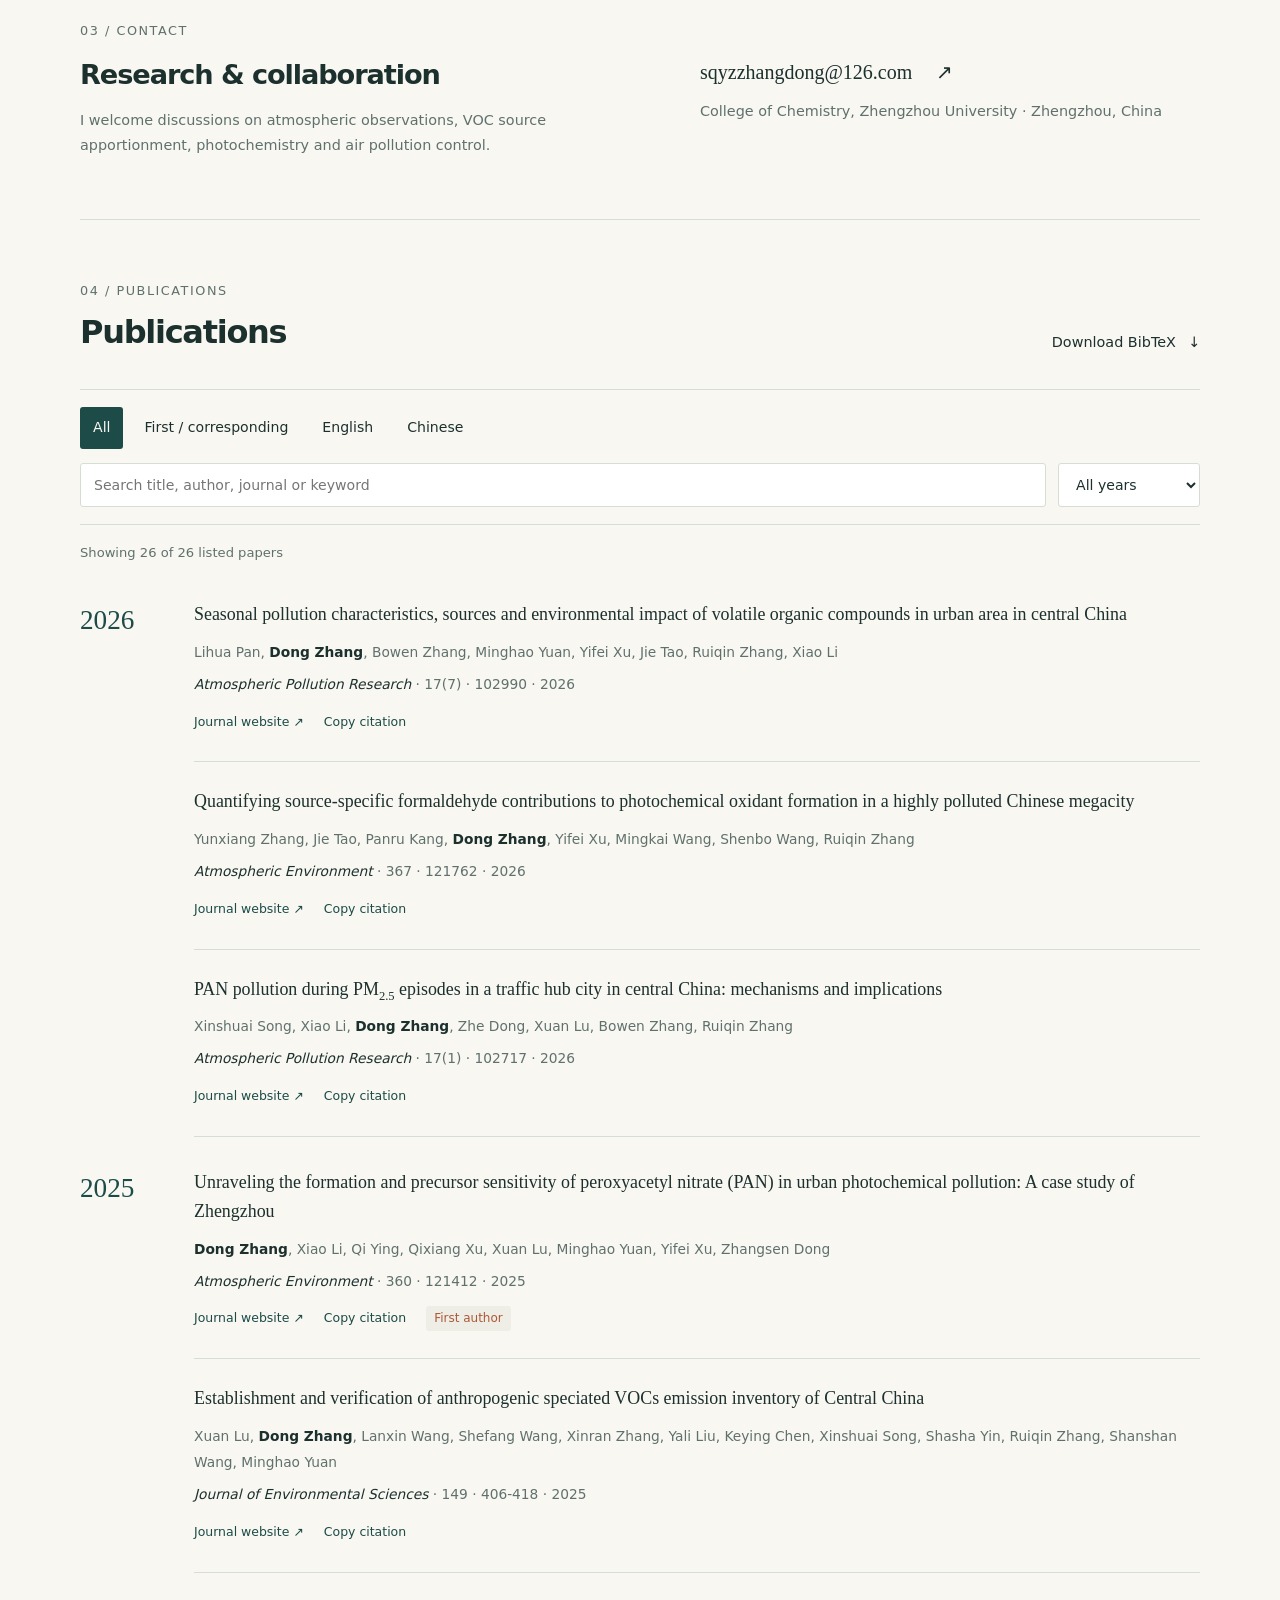
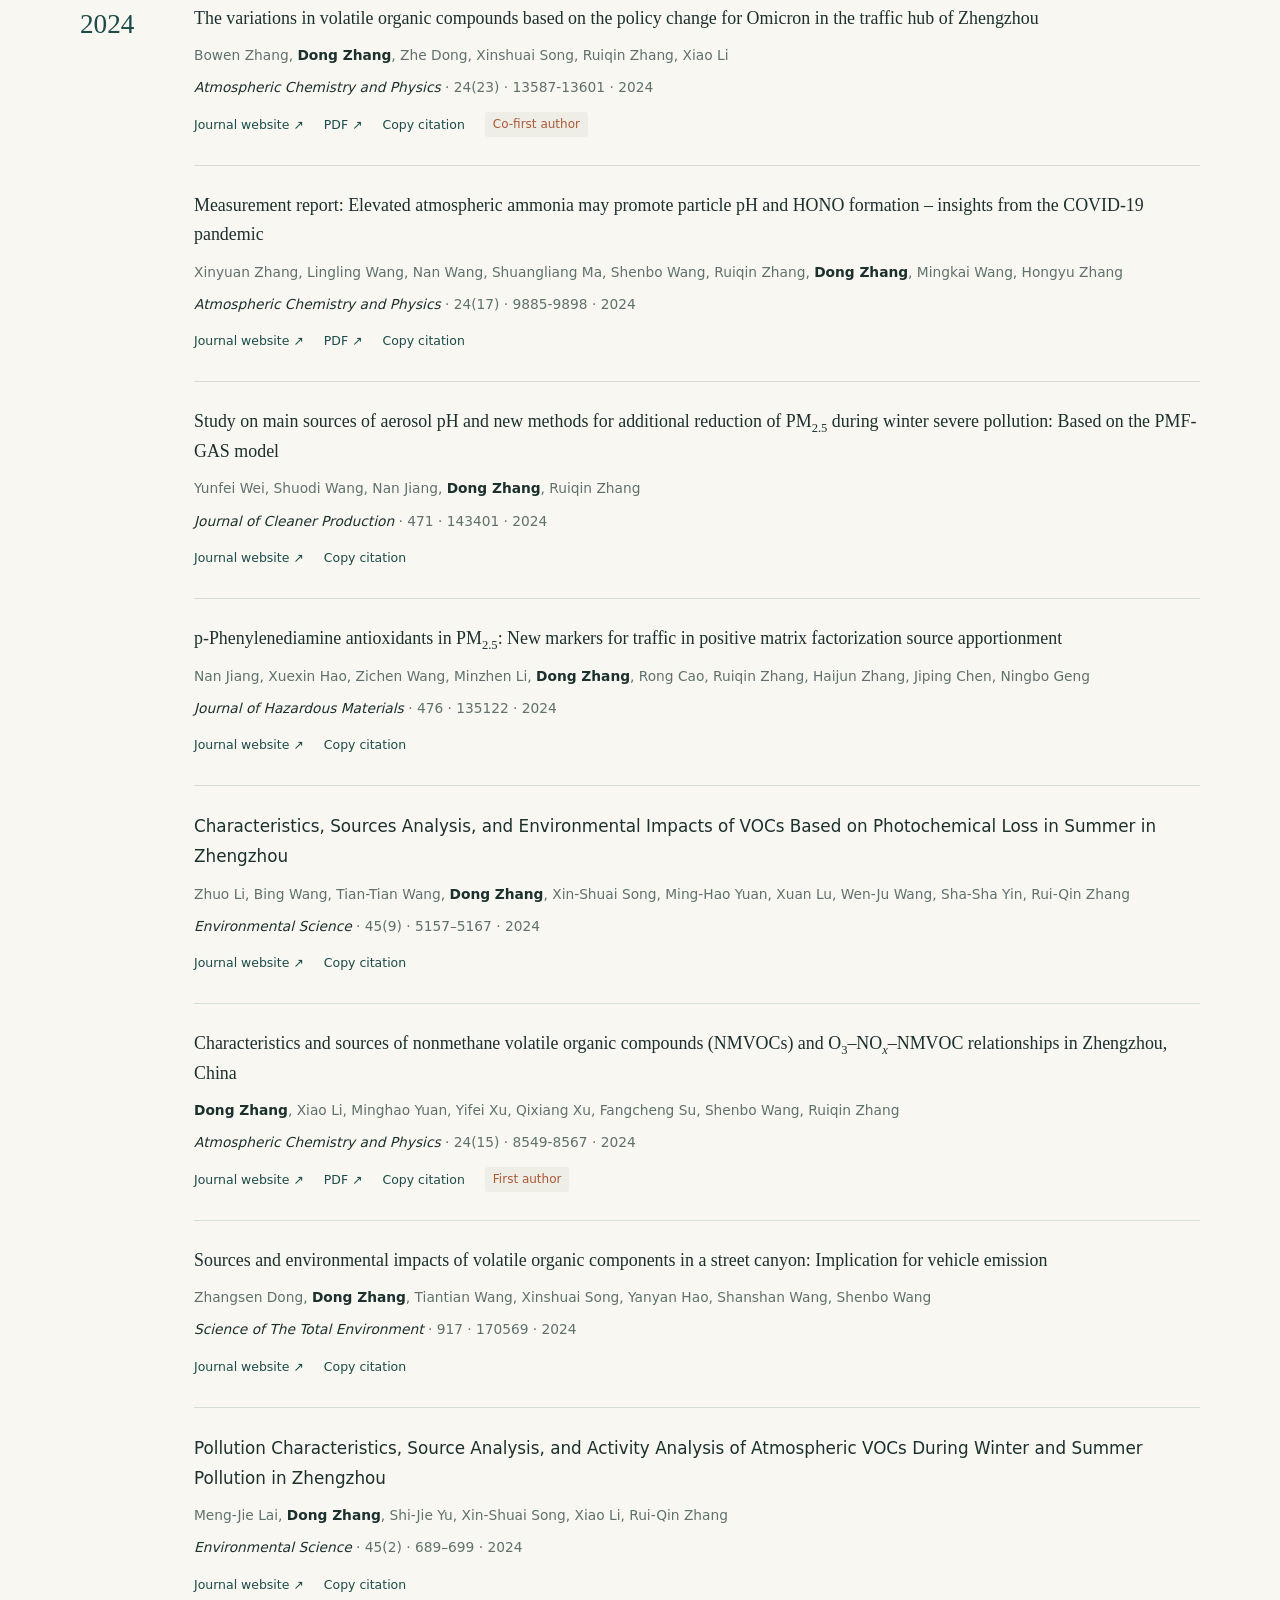
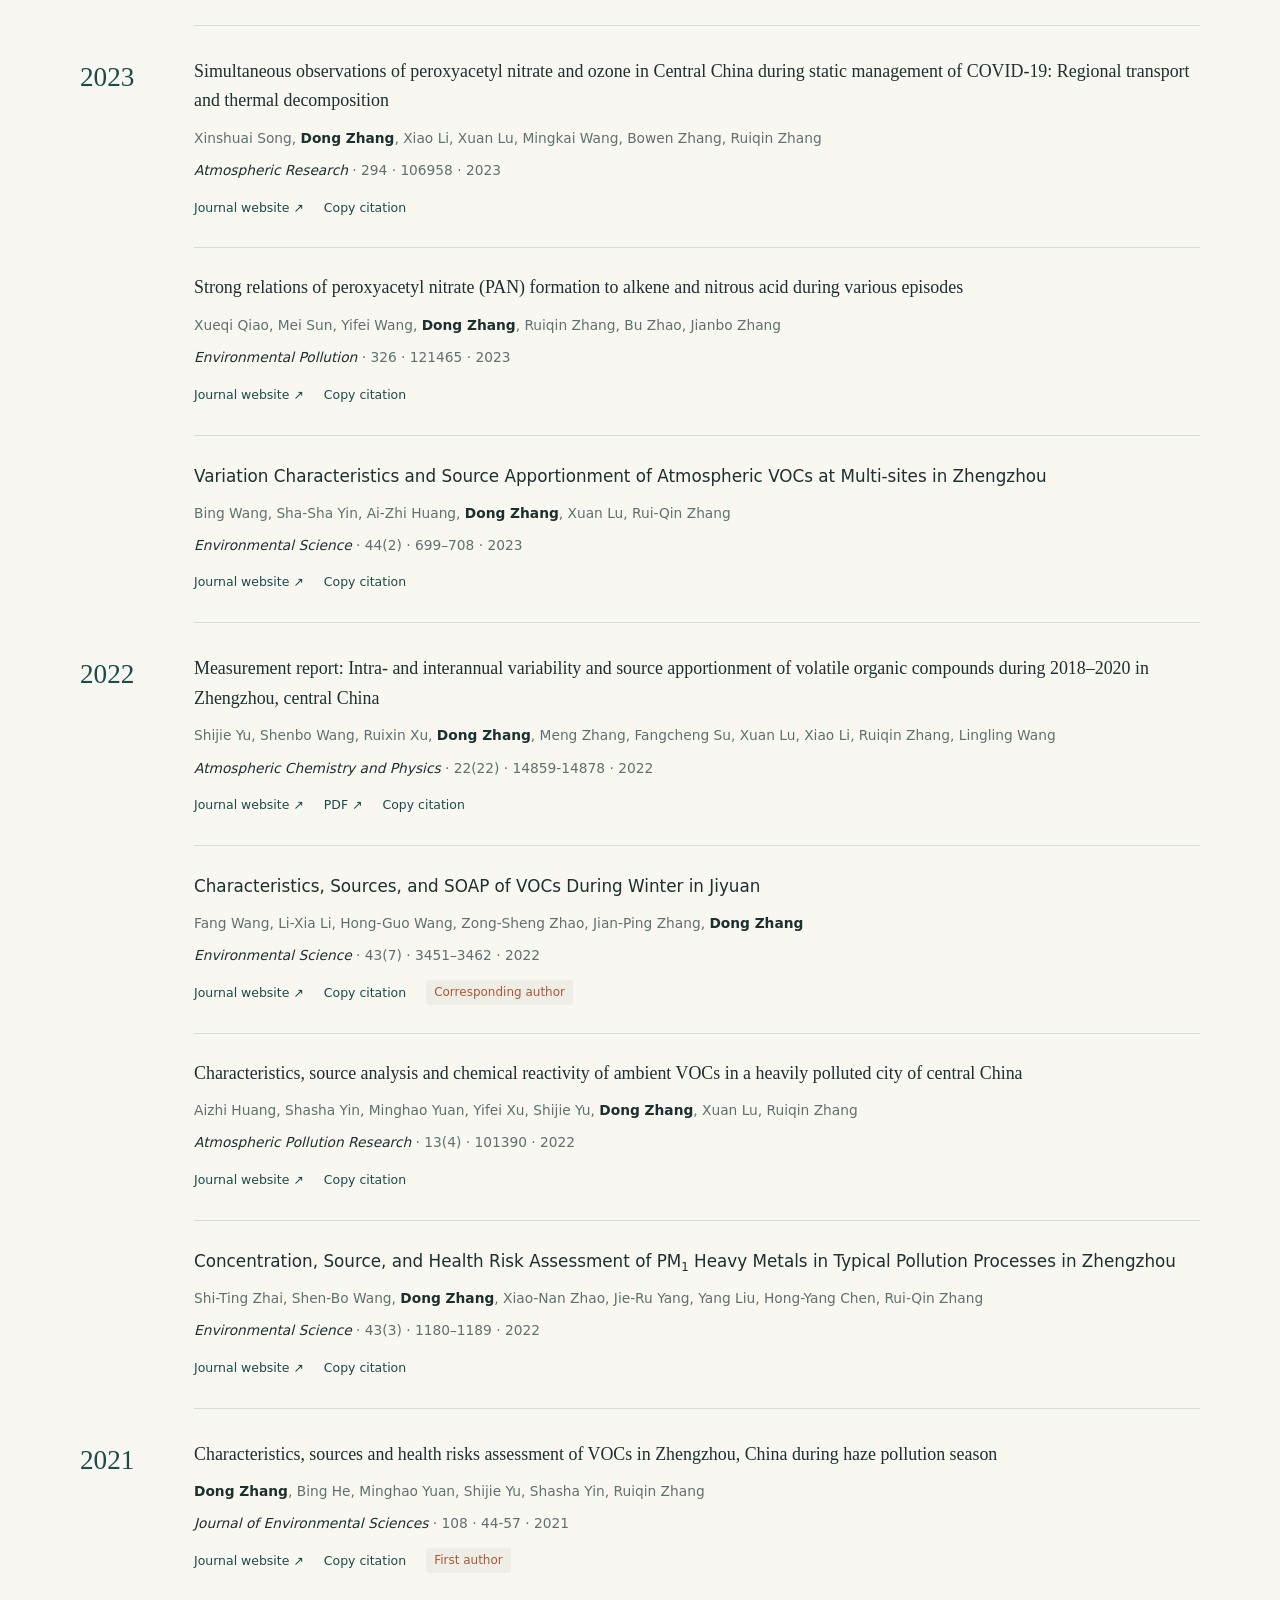
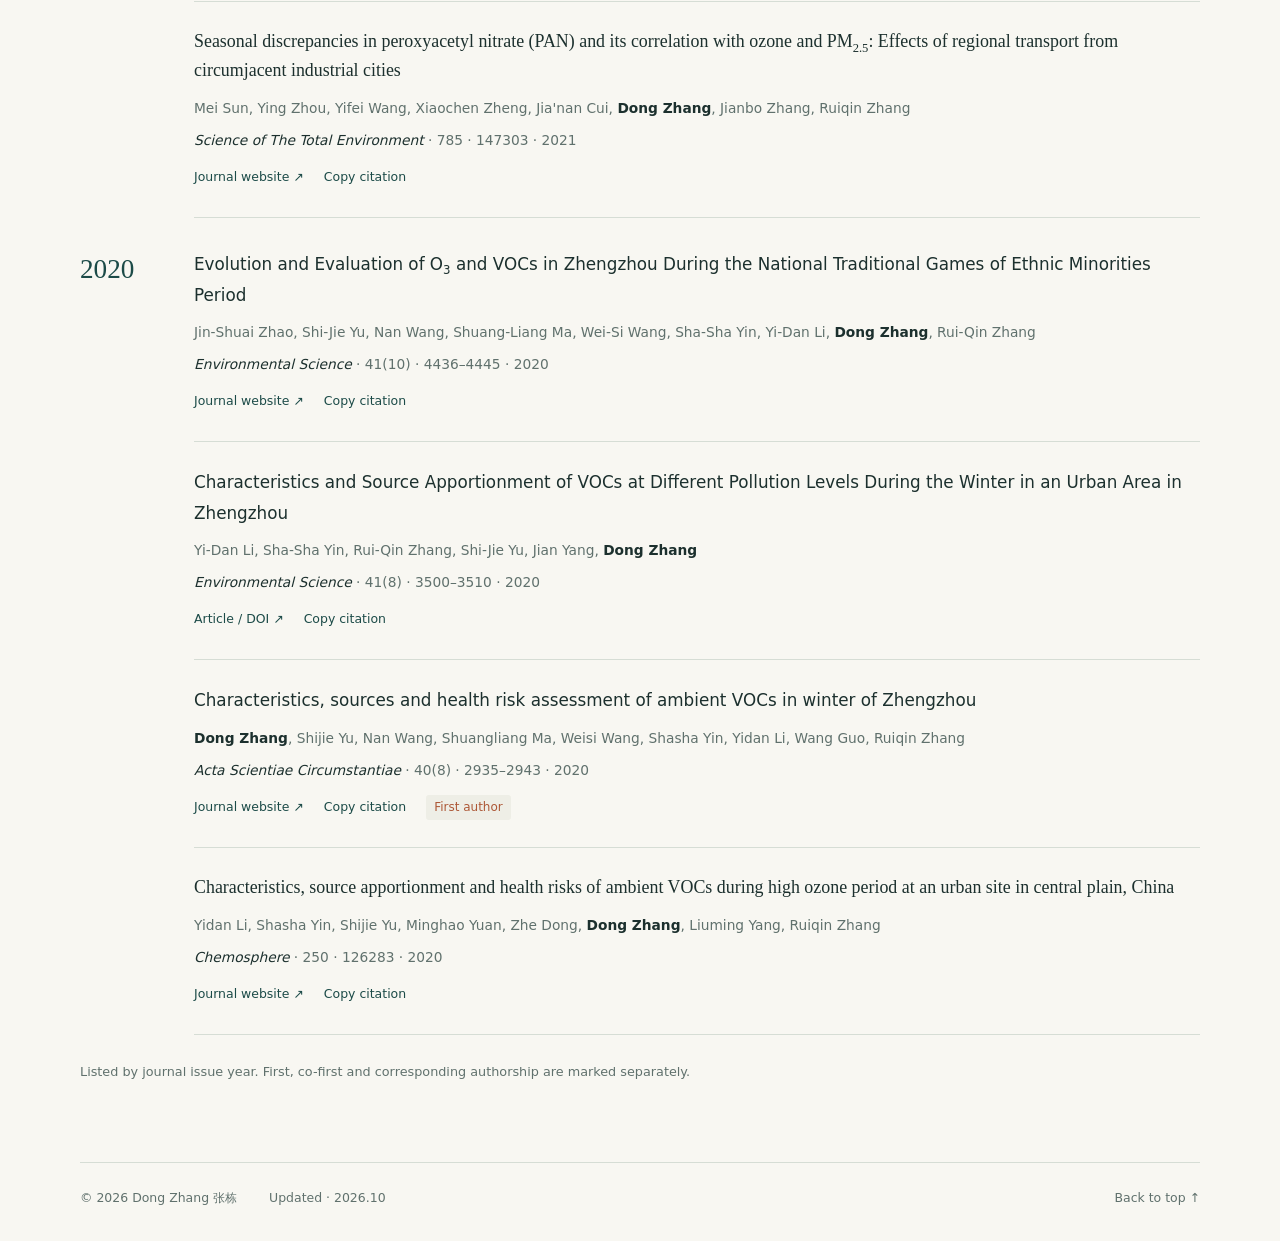
==== commit 3dfd339e: "Publish Dong Zhang academic homepage and verified publications" ====
--- a/index.html
+++ b/index.html
@@ -75,12 +75,12 @@
       <li><span class="timeline-date">2017 — 2018</span><div><h4 data-zh="郑州大学 · 科研助理" data-en="Zhengzhou University · Research assistant">Zhengzhou University · Research assistant</h4><p data-zh="环境科学研究" data-en="Environmental science research">Environmental science research</p></div></li>
       <li><span class="timeline-date">2013 — 2017</span><div><h4 data-zh="郑州大学 · 本科" data-en="Zhengzhou University · Bachelor’s studies">Zhengzhou University · Bachelor’s studies</h4><p data-zh="化学" data-en="Chemistry">Chemistry</p></div></li>
     </ol></div><div><h3 class="subsection-label" data-zh="参与科研项目" data-en="Research projects · participant">Research projects · participant</h3><ul class="project-list">
-      <li><h4 data-zh="中原城市群重污染精准溯源与多污染物协同治理" data-en="Precise source tracing and coordinated control of multiple pollutants in the Central Plains urban agglomeration">Precise source tracing and coordinated control of multiple pollutants in the Central Plains urban agglomeration</h4><p><span data-zh="国家重点研发计划" data-en="National Key R&D Program of China">National Key R&amp;D Program of China</span> · 2024YFC3713700</p></li>
-      <li><h4 data-zh="中原城市群及周边地区大气复合污染联防联控技术集成与应用示范" data-en="Integrated technologies for joint prevention and control of complex air pollution in the Central Plains and surrounding areas">Integrated technologies for joint prevention and control of complex air pollution in the Central Plains and surrounding areas</h4><p><span data-zh="国家重点研发计划" data-en="National Key R&D Program of China">National Key R&amp;D Program of China</span> · 2017YFC0212400</p></li>
-      <li><h4 data-zh="河南省第二次全国污染源普查、数据汇总及成果开发服务项目" data-en="Services for the Second National Census of Pollution Sources in Henan: data compilation and application of census results">Services for the Second National Census of Pollution Sources in Henan: data compilation and application of census results</h4></li>
-      <li id="zhengzhou-coordinated-monitoring"><h4 data-zh="河南省郑州生态环境监测中心2022年郑州市PM2.5与O3协同控制监测项目" data-en="2022 monitoring project for coordinated PM2.5 and O3 control in Zhengzhou — Zhengzhou Ecological and Environmental Monitoring Center, Henan Province">2022 monitoring project for coordinated PM2.5 and O3 control in Zhengzhou — Zhengzhou Ecological and Environmental Monitoring Center, Henan Province</h4></li>
-      <li><h4 data-zh="京津冀及周边地区 2+26 城市来源解析研究 · 郑州市项目" data-en="Source apportionment for Zhengzhou within the Beijing–Tianjin–Hebei and surrounding 2+26 cities program">Source apportionment for Zhengzhou within the Beijing–Tianjin–Hebei and surrounding 2+26 cities program</h4></li>
-      <li><h4 data-zh="郑州市大气污染源排放清单与环境质量限期达标规划编制" data-en="Air pollutant emission inventory and air quality attainment planning for Zhengzhou">Air pollutant emission inventory and air quality attainment planning for Zhengzhou</h4></li>
+      <li id="central-plains-2024"><h4 data-zh="中原城市群重污染精准溯源与多污染物协同治理" data-en="Precise source tracing and coordinated control of multiple pollutants in the Central Plains urban agglomeration">Precise source tracing and coordinated control of multiple pollutants in the Central Plains urban agglomeration</h4><p><span data-zh="国家重点研发计划" data-en="National Key R&D Program of China">National Key R&amp;D Program of China</span> · 2024YFC3713700</p><p data-zh="项目周期：2024—2028" data-en="Project period: 2024–2028">Project period: 2024–2028</p></li>
+      <li id="central-plains-2017"><h4 data-zh="中原城市群及周边地区大气复合污染联防联控技术集成与应用示范" data-en="Integrated technologies for joint prevention and control of complex air pollution in the Central Plains and surrounding areas">Integrated technologies for joint prevention and control of complex air pollution in the Central Plains and surrounding areas</h4><p><span data-zh="国家重点研发计划" data-en="National Key R&D Program of China">National Key R&amp;D Program of China</span> · 2017YFC0212400</p><p data-zh="项目周期：2017—2020" data-en="Project period: 2017–2020">Project period: 2017–2020</p></li>
+      <li id="henan-census"><h4 data-zh="河南省第二次全国污染源普查、数据汇总及成果开发服务项目" data-en="Services for the Second National Census of Pollution Sources in Henan: data compilation and application of census results">Services for the Second National Census of Pollution Sources in Henan: data compilation and application of census results</h4><p data-zh="参与年份：2018" data-en="Participation: 2018">Participation: 2018</p></li>
+      <li id="zhengzhou-coordinated-monitoring"><h4 data-zh="河南省郑州生态环境监测中心2022年郑州市PM2.5与O3协同控制监测项目" data-en="2022 monitoring project for coordinated PM2.5 and O3 control in Zhengzhou — Zhengzhou Ecological and Environmental Monitoring Center, Henan Province">2022 monitoring project for coordinated PM2.5 and O3 control in Zhengzhou — Zhengzhou Ecological and Environmental Monitoring Center, Henan Province</h4><p data-zh="资助编号：20220347A" data-en="Funding ID: 20220347A">Funding ID: 20220347A</p></li>
+      <li id="zhengzhou-source-apportionment"><h4 data-zh="京津冀及周边地区 2+26 城市来源解析研究 · 郑州市项目" data-en="Source apportionment for Zhengzhou within the Beijing–Tianjin–Hebei and surrounding 2+26 cities program">Source apportionment for Zhengzhou within the Beijing–Tianjin–Hebei and surrounding 2+26 cities program</h4><p data-zh="项目编号：DQGG0107" data-en="Project ID: DQGG0107">Project ID: DQGG0107</p><p data-zh="项目周期：2017.10—2019.09" data-en="Project period: Oct 2017–Sep 2019">Project period: Oct 2017–Sep 2019</p></li>
+      <li id="zhengzhou-emission-inventory"><h4 data-zh="郑州市大气污染源排放清单与环境质量限期达标规划编制" data-en="Air pollutant emission inventory and air quality attainment planning for Zhengzhou">Air pollutant emission inventory and air quality attainment planning for Zhengzhou</h4><p data-zh="招标编号：郑财招标-2017-637" data-en="Tender reference: 郑财招标-2017-637">Tender reference: 郑财招标-2017-637</p></li>
       <li id="pandora-project"><h4><a href="https://researchportal.helsinki.fi/en/projects/opening-pandoras-box-assessing-the-risks-of-permafrost-thaw-to-en/" target="_blank" rel="noopener noreferrer">Opening Pandora’s Box: Assessing The Risks of Permafrost Thaw to Environment and Human Health ↗</a></h4><p data-zh="赫尔辛基大学 · 联合培养期间协助研究" data-en="University of Helsinki · Assisted during joint doctoral training">University of Helsinki · Assisted during joint doctoral training</p><p data-zh="项目周期：2025—2027" data-en="Project period: 2025–2027">Project period: 2025–2027</p></li>
     </ul></div></div>
   </section>
